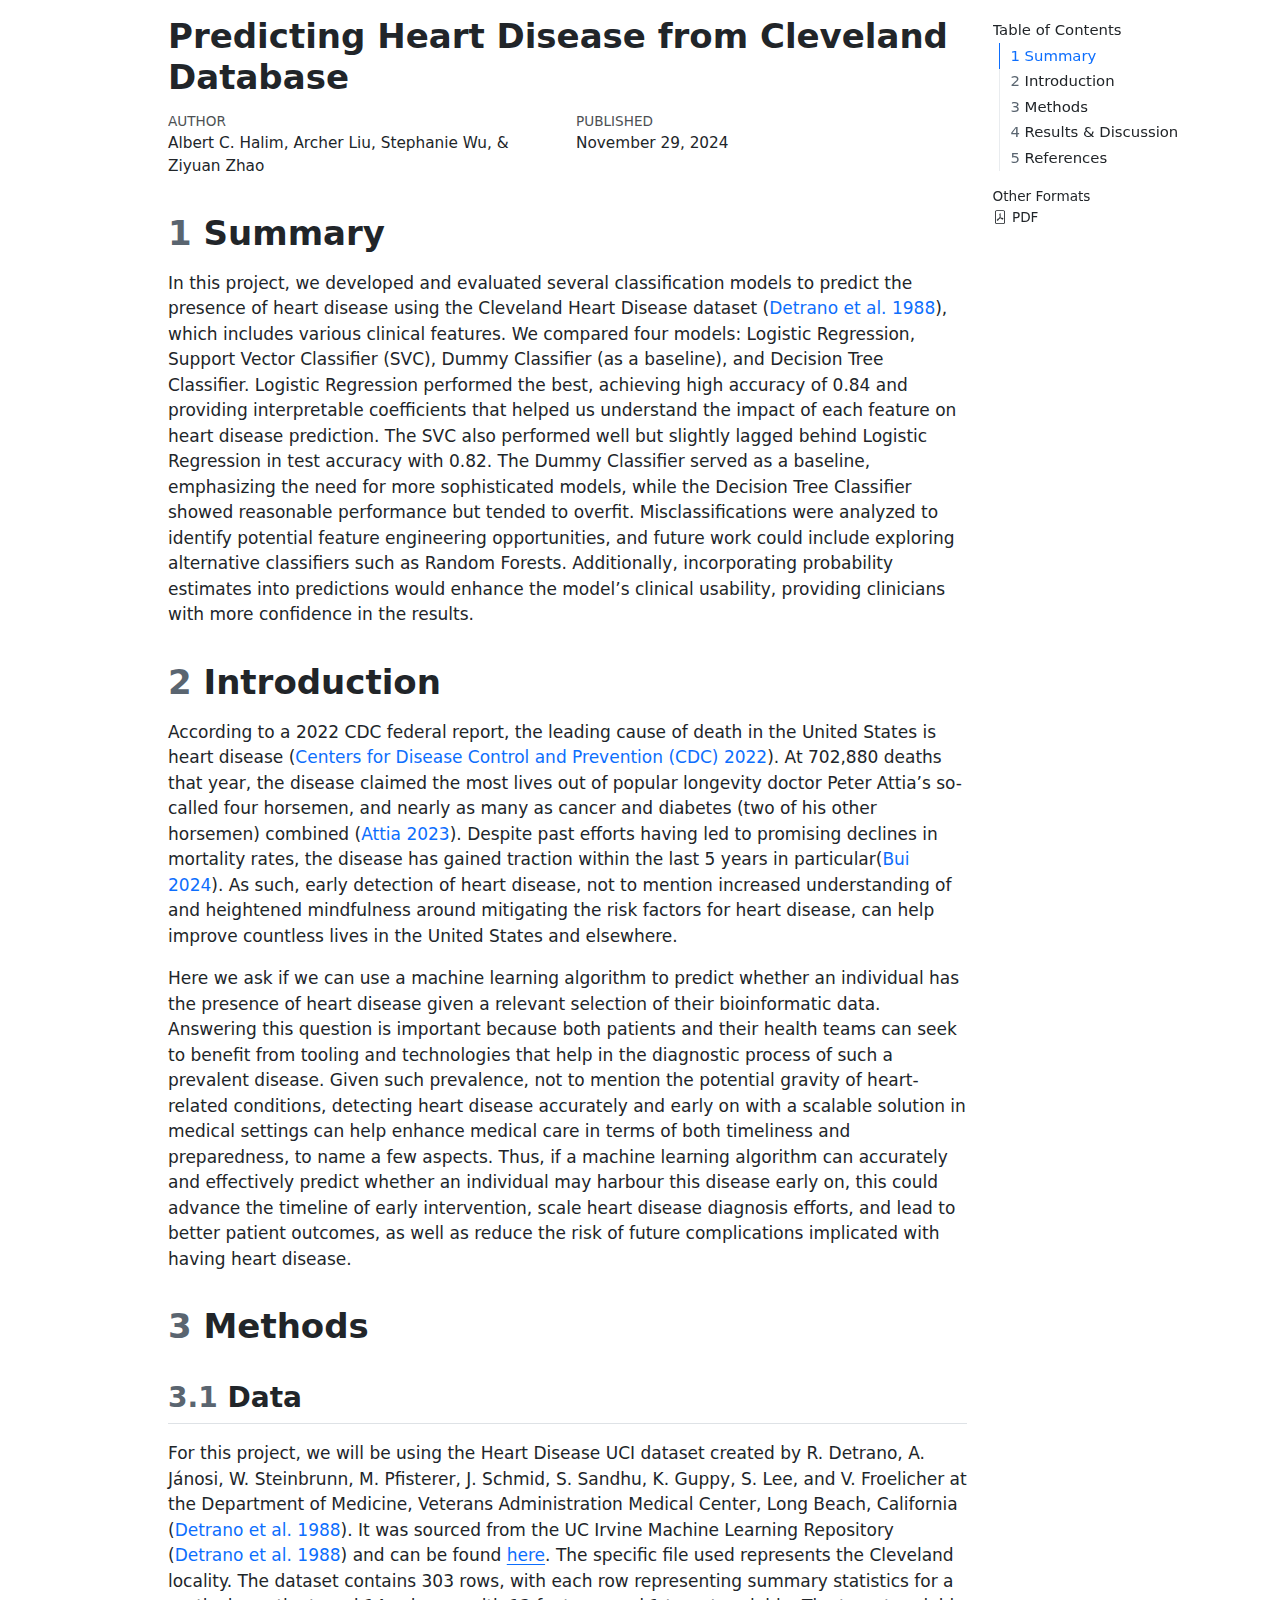
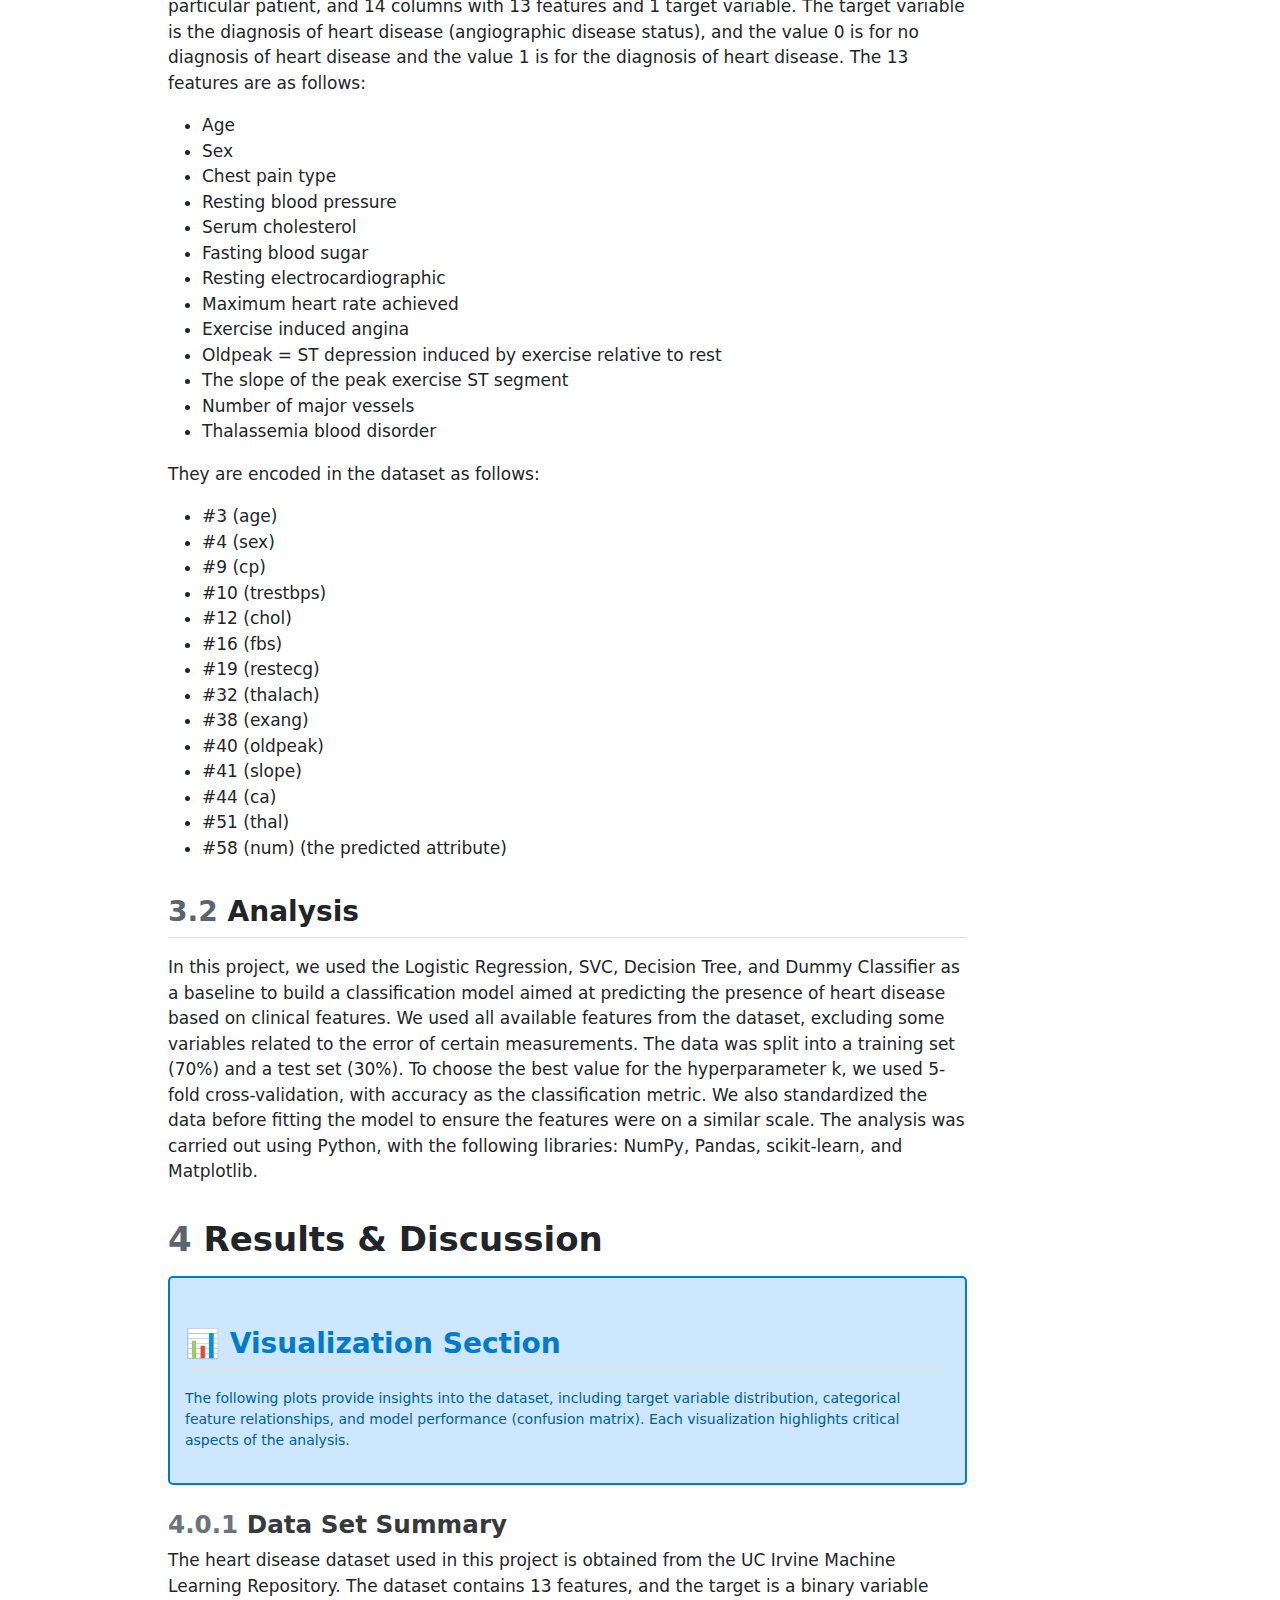
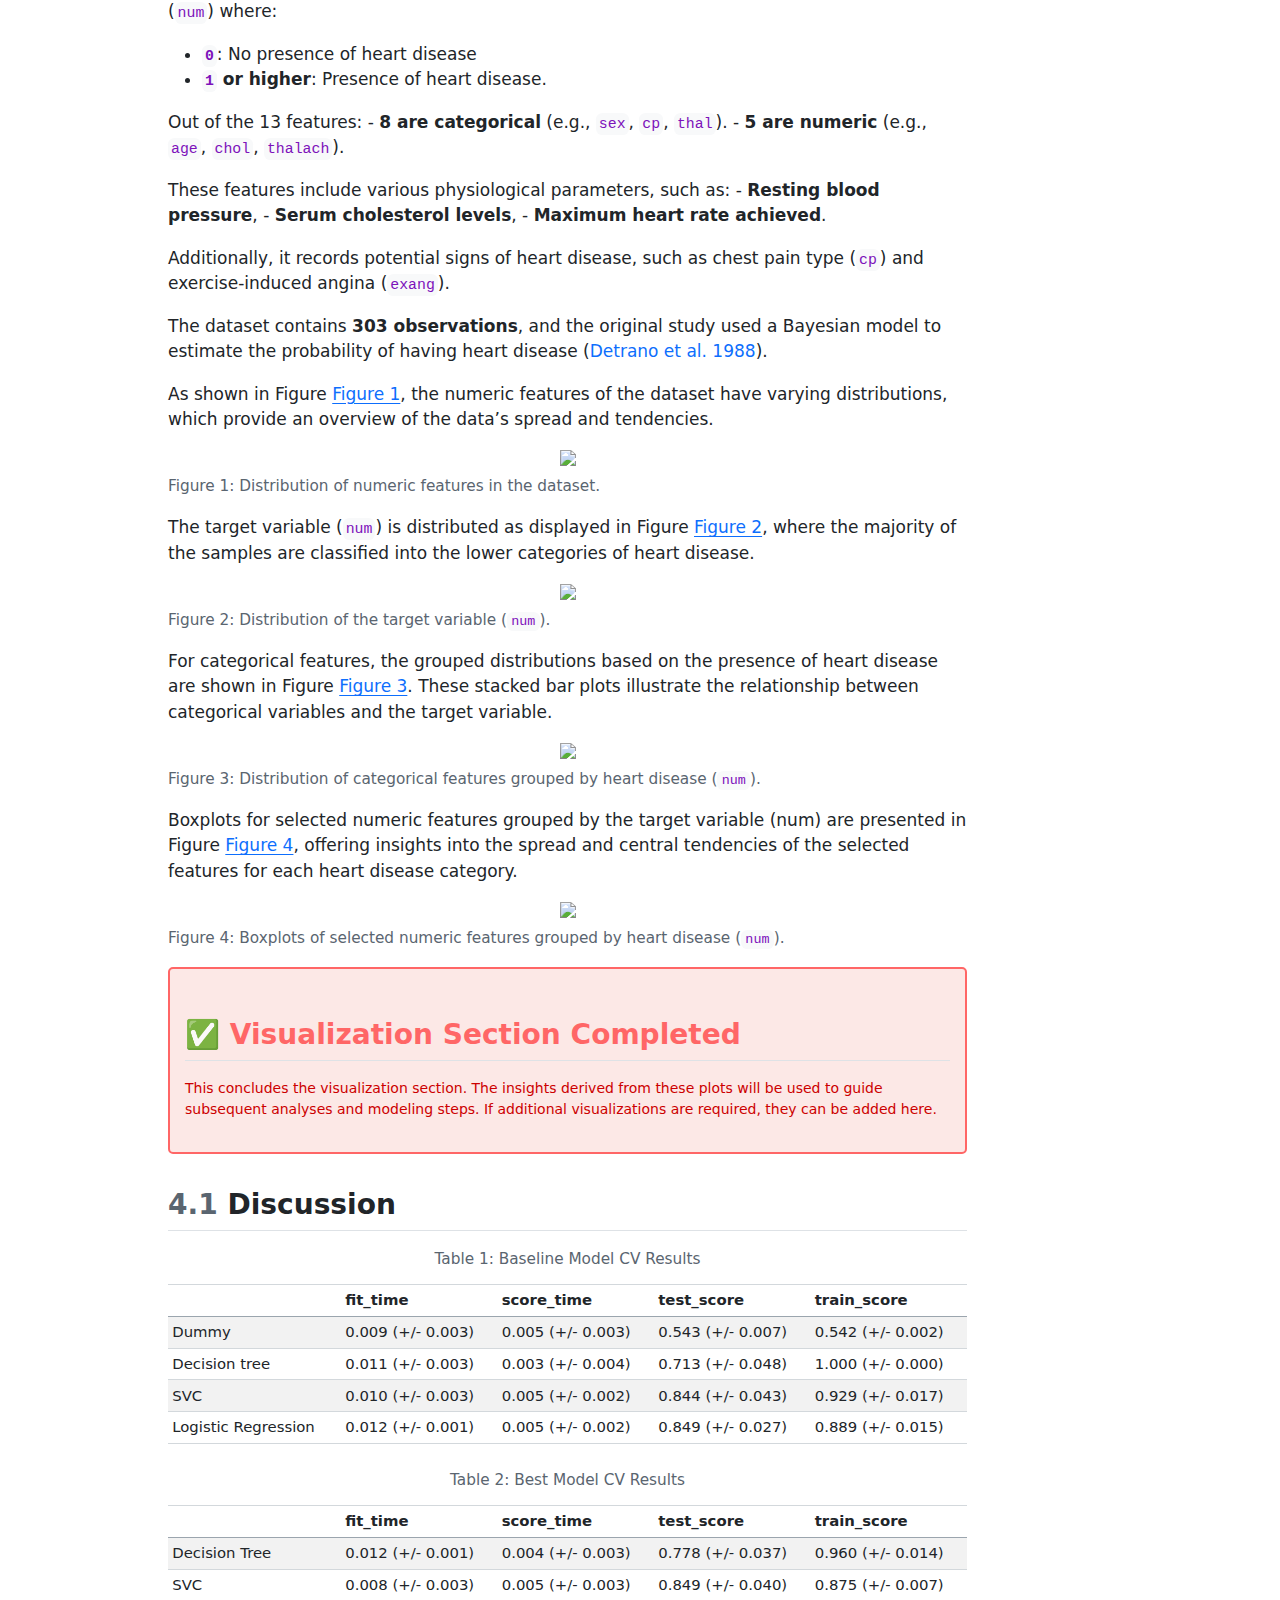
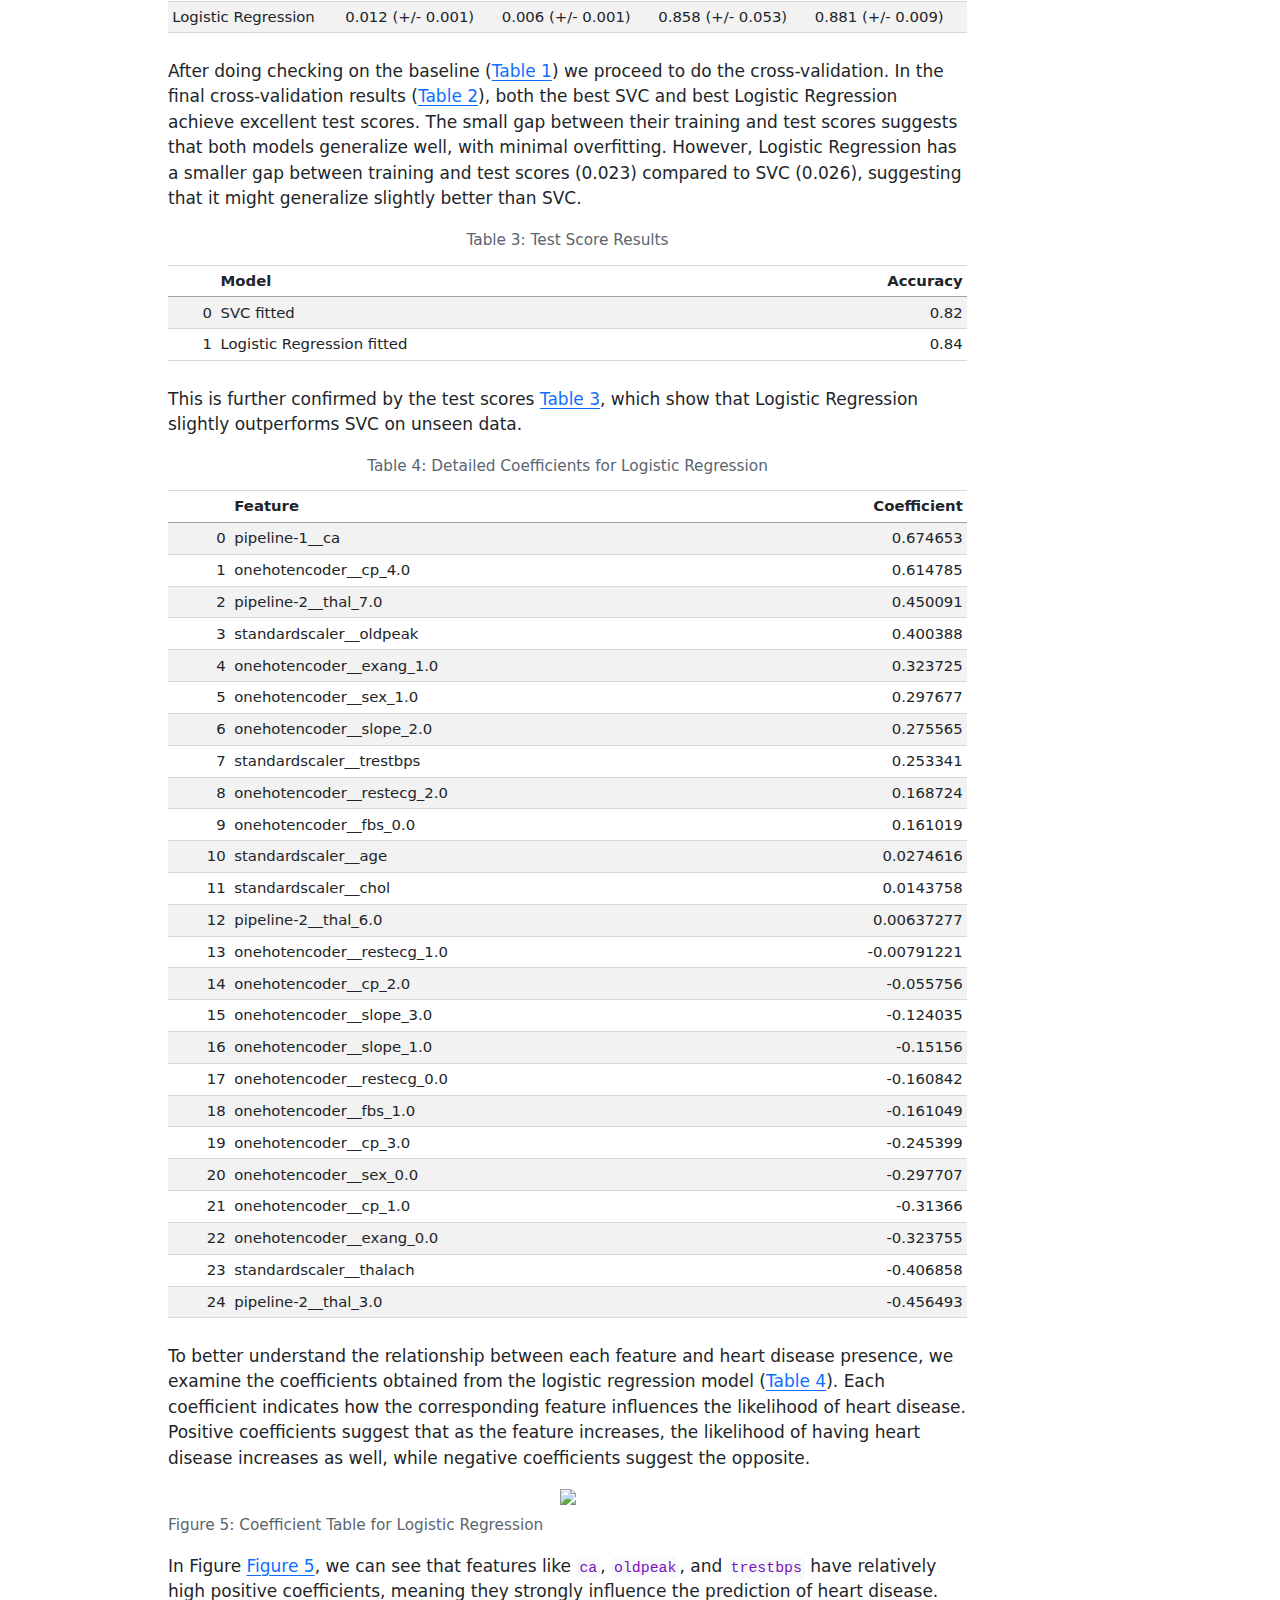
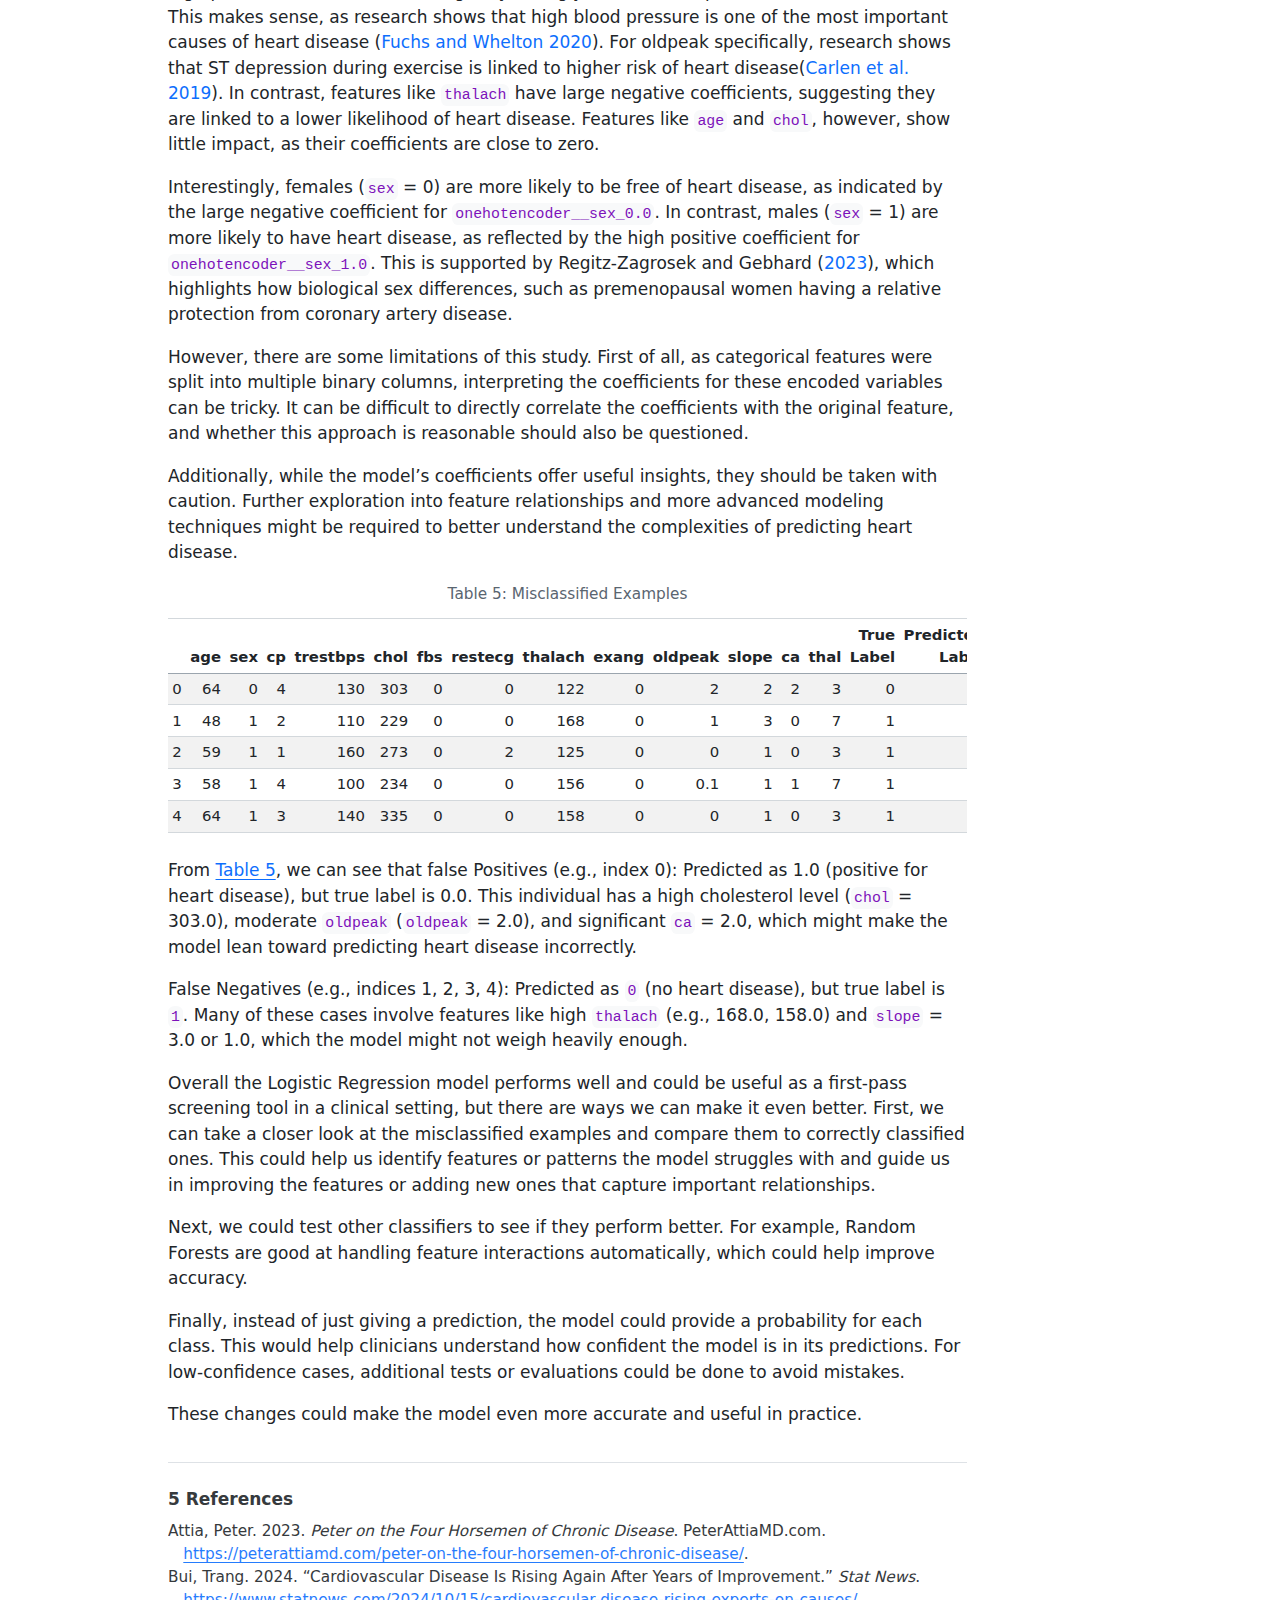
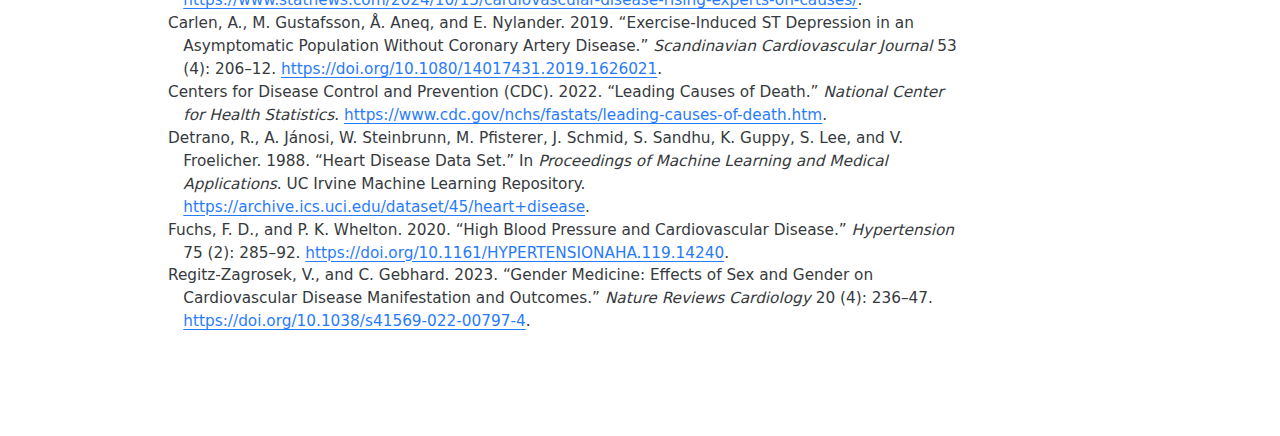
==== report/heart_disease_predictor_report.html @ 7b4f8c69 "Rename folder" ====
<!DOCTYPE html>
<html xmlns="http://www.w3.org/1999/xhtml" lang="en" xml:lang="en"><head>

<meta charset="utf-8">
<meta name="generator" content="quarto-1.5.56">

<meta name="viewport" content="width=device-width, initial-scale=1.0, user-scalable=yes">

<meta name="author" content="Albert C. Halim, Archer Liu, Stephanie Wu, &amp; Ziyuan Zhao">
<meta name="dcterms.date" content="2024-11-29">

<title>Predicting Heart Disease from Cleveland Database</title>
<style>
code{white-space: pre-wrap;}
span.smallcaps{font-variant: small-caps;}
div.columns{display: flex; gap: min(4vw, 1.5em);}
div.column{flex: auto; overflow-x: auto;}
div.hanging-indent{margin-left: 1.5em; text-indent: -1.5em;}
ul.task-list{list-style: none;}
ul.task-list li input[type="checkbox"] {
  width: 0.8em;
  margin: 0 0.8em 0.2em -1em; /* quarto-specific, see https://github.com/quarto-dev/quarto-cli/issues/4556 */ 
  vertical-align: middle;
}
/* CSS for citations */
div.csl-bib-body { }
div.csl-entry {
  clear: both;
  margin-bottom: 0em;
}
.hanging-indent div.csl-entry {
  margin-left:2em;
  text-indent:-2em;
}
div.csl-left-margin {
  min-width:2em;
  float:left;
}
div.csl-right-inline {
  margin-left:2em;
  padding-left:1em;
}
div.csl-indent {
  margin-left: 2em;
}</style>


<script src="heart_disease_predictor_report_files/libs/clipboard/clipboard.min.js"></script>
<script src="heart_disease_predictor_report_files/libs/quarto-html/quarto.js"></script>
<script src="heart_disease_predictor_report_files/libs/quarto-html/popper.min.js"></script>
<script src="heart_disease_predictor_report_files/libs/quarto-html/tippy.umd.min.js"></script>
<script src="heart_disease_predictor_report_files/libs/quarto-html/anchor.min.js"></script>
<link href="heart_disease_predictor_report_files/libs/quarto-html/tippy.css" rel="stylesheet">
<link href="heart_disease_predictor_report_files/libs/quarto-html/quarto-syntax-highlighting.css" rel="stylesheet" id="quarto-text-highlighting-styles">
<script src="heart_disease_predictor_report_files/libs/bootstrap/bootstrap.min.js"></script>
<link href="heart_disease_predictor_report_files/libs/bootstrap/bootstrap-icons.css" rel="stylesheet">
<link href="heart_disease_predictor_report_files/libs/bootstrap/bootstrap.min.css" rel="stylesheet" id="quarto-bootstrap" data-mode="light">


</head>

<body>

<div id="quarto-content" class="page-columns page-rows-contents page-layout-article">
<div id="quarto-margin-sidebar" class="sidebar margin-sidebar">
  <nav id="TOC" role="doc-toc" class="toc-active">
    <h2 id="toc-title">Table of Contents</h2>
   
  <ul class="collapse">
  <li><a href="#summary" id="toc-summary" class="nav-link active" data-scroll-target="#summary"><span class="header-section-number">1</span> Summary</a></li>
  <li><a href="#introduction" id="toc-introduction" class="nav-link" data-scroll-target="#introduction"><span class="header-section-number">2</span> Introduction</a></li>
  <li><a href="#methods" id="toc-methods" class="nav-link" data-scroll-target="#methods"><span class="header-section-number">3</span> Methods</a>
  <ul class="collapse">
  <li><a href="#data" id="toc-data" class="nav-link" data-scroll-target="#data"><span class="header-section-number">3.1</span> Data</a></li>
  <li><a href="#analysis" id="toc-analysis" class="nav-link" data-scroll-target="#analysis"><span class="header-section-number">3.2</span> Analysis</a></li>
  </ul></li>
  <li><a href="#results-discussion" id="toc-results-discussion" class="nav-link" data-scroll-target="#results-discussion"><span class="header-section-number">4</span> Results &amp; Discussion</a>
  <ul class="collapse">
  <li><a href="#discussion" id="toc-discussion" class="nav-link" data-scroll-target="#discussion"><span class="header-section-number">4.1</span> Discussion</a></li>
  </ul></li>
  <li><a href="#references" id="toc-references" class="nav-link" data-scroll-target="#references"><span class="header-section-number">5</span> References</a></li>
  </ul>
<div class="quarto-alternate-formats"><h2>Other Formats</h2><ul><li><a href="heart_disease_predictor_report.pdf"><i class="bi bi-file-pdf"></i>PDF</a></li></ul></div></nav>
</div>
<main class="content" id="quarto-document-content">

<header id="title-block-header" class="quarto-title-block default">
<div class="quarto-title">
<h1 class="title">Predicting Heart Disease from Cleveland Database</h1>
</div>



<div class="quarto-title-meta">

    <div>
    <div class="quarto-title-meta-heading">Author</div>
    <div class="quarto-title-meta-contents">
             <p>Albert C. Halim, Archer Liu, Stephanie Wu, &amp; Ziyuan Zhao </p>
          </div>
  </div>
    
    <div>
    <div class="quarto-title-meta-heading">Published</div>
    <div class="quarto-title-meta-contents">
      <p class="date">November 29, 2024</p>
    </div>
  </div>
  
    
  </div>
  


</header>


<section id="summary" class="level1" data-number="1">
<h1 data-number="1"><span class="header-section-number">1</span> Summary</h1>
<p>In this project, we developed and evaluated several classification models to predict the presence of heart disease using the Cleveland Heart Disease dataset <span class="citation" data-cites="Detrano1988">(<a href="#ref-Detrano1988" role="doc-biblioref">Detrano et al. 1988</a>)</span>, which includes various clinical features. We compared four models: Logistic Regression, Support Vector Classifier (SVC), Dummy Classifier (as a baseline), and Decision Tree Classifier. Logistic Regression performed the best, achieving high accuracy of 0.84 and providing interpretable coefficients that helped us understand the impact of each feature on heart disease prediction. The SVC also performed well but slightly lagged behind Logistic Regression in test accuracy with 0.82. The Dummy Classifier served as a baseline, emphasizing the need for more sophisticated models, while the Decision Tree Classifier showed reasonable performance but tended to overfit. Misclassifications were analyzed to identify potential feature engineering opportunities, and future work could include exploring alternative classifiers such as Random Forests. Additionally, incorporating probability estimates into predictions would enhance the model’s clinical usability, providing clinicians with more confidence in the results.</p>
</section>
<section id="introduction" class="level1" data-number="2">
<h1 data-number="2"><span class="header-section-number">2</span> Introduction</h1>
<p>According to a 2022 CDC federal report, the leading cause of death in the United States is heart disease <span class="citation" data-cites="CDC2022">(<a href="#ref-CDC2022" role="doc-biblioref">Centers for Disease Control and Prevention (CDC) 2022</a>)</span>. At 702,880 deaths that year, the disease claimed the most lives out of popular longevity doctor Peter Attia’s so-called four horsemen, and nearly as many as cancer and diabetes (two of his other horsemen) combined <span class="citation" data-cites="Attia2023">(<a href="#ref-Attia2023" role="doc-biblioref">Attia 2023</a>)</span>. Despite past efforts having led to promising declines in mortality rates, the disease has gained traction within the last 5 years in particular<span class="citation" data-cites="Bui2024">(<a href="#ref-Bui2024" role="doc-biblioref">Bui 2024</a>)</span>. As such, early detection of heart disease, not to mention increased understanding of and heightened mindfulness around mitigating the risk factors for heart disease, can help improve countless lives in the United States and elsewhere.</p>
<p>Here we ask if we can use a machine learning algorithm to predict whether an individual has the presence of heart disease given a relevant selection of their bioinformatic data. Answering this question is important because both patients and their health teams can seek to benefit from tooling and technologies that help in the diagnostic process of such a prevalent disease. Given such prevalence, not to mention the potential gravity of heart-related conditions, detecting heart disease accurately and early on with a scalable solution in medical settings can help enhance medical care in terms of both timeliness and preparedness, to name a few aspects. Thus, if a machine learning algorithm can accurately and effectively predict whether an individual may harbour this disease early on, this could advance the timeline of early intervention, scale heart disease diagnosis efforts, and lead to better patient outcomes, as well as reduce the risk of future complications implicated with having heart disease.</p>
</section>
<section id="methods" class="level1" data-number="3">
<h1 data-number="3"><span class="header-section-number">3</span> Methods</h1>
<section id="data" class="level2" data-number="3.1">
<h2 data-number="3.1" class="anchored" data-anchor-id="data"><span class="header-section-number">3.1</span> Data</h2>
<p>For this project, we will be using the Heart Disease UCI dataset created by R. Detrano, A. Jánosi, W. Steinbrunn, M. Pfisterer, J. Schmid, S. Sandhu, K. Guppy, S. Lee, and V. Froelicher at the Department of Medicine, Veterans Administration Medical Center, Long Beach, California <span class="citation" data-cites="Detrano1988">(<a href="#ref-Detrano1988" role="doc-biblioref">Detrano et al. 1988</a>)</span>. It was sourced from the UC Irvine Machine Learning Repository <span class="citation" data-cites="Detrano1988">(<a href="#ref-Detrano1988" role="doc-biblioref">Detrano et al. 1988</a>)</span> and can be found <a href="https://archive.ics.uci.edu/dataset/45/heart+disease">here</a>. The specific file used represents the Cleveland locality. The dataset contains 303 rows, with each row representing summary statistics for a particular patient, and 14 columns with 13 features and 1 target variable. The target variable is the diagnosis of heart disease (angiographic disease status), and the value 0 is for no diagnosis of heart disease and the value 1 is for the diagnosis of heart disease. The 13 features are as follows:</p>
<ul>
<li>Age</li>
<li>Sex</li>
<li>Chest pain type</li>
<li>Resting blood pressure</li>
<li>Serum cholesterol</li>
<li>Fasting blood sugar</li>
<li>Resting electrocardiographic</li>
<li>Maximum heart rate achieved</li>
<li>Exercise induced angina</li>
<li>Oldpeak = ST depression induced by exercise relative to rest</li>
<li>The slope of the peak exercise ST segment</li>
<li>Number of major vessels</li>
<li>Thalassemia blood disorder</li>
</ul>
<p>They are encoded in the dataset as follows:</p>
<ul>
<li>#3 (age)</li>
<li>#4 (sex)</li>
<li>#9 (cp)</li>
<li>#10 (trestbps)</li>
<li>#12 (chol)</li>
<li>#16 (fbs)</li>
<li>#19 (restecg)</li>
<li>#32 (thalach)</li>
<li>#38 (exang)</li>
<li>#40 (oldpeak)</li>
<li>#41 (slope)</li>
<li>#44 (ca)</li>
<li>#51 (thal)</li>
<li>#58 (num) (the predicted attribute)</li>
</ul>
</section>
<section id="analysis" class="level2" data-number="3.2">
<h2 data-number="3.2" class="anchored" data-anchor-id="analysis"><span class="header-section-number">3.2</span> Analysis</h2>
<p>In this project, we used the Logistic Regression, SVC, Decision Tree, and Dummy Classifier as a baseline to build a classification model aimed at predicting the presence of heart disease based on clinical features. We used all available features from the dataset, excluding some variables related to the error of certain measurements. The data was split into a training set (70%) and a test set (30%). To choose the best value for the hyperparameter k, we used 5-fold cross-validation, with accuracy as the classification metric. We also standardized the data before fitting the model to ensure the features were on a similar scale. The analysis was carried out using Python, with the following libraries: NumPy, Pandas, scikit-learn, and Matplotlib.</p>
</section>
</section>
<section id="results-discussion" class="level1" data-number="4">
<h1 data-number="4"><span class="header-section-number">4</span> Results &amp; Discussion</h1>
<div style="background-color:#cce7ff; padding:15px; border-radius:5px; border: 2px solid #007acc;">
    <h2 style="color:#007acc;" class="anchored" data-anchor-id="results-discussion">📊 Visualization Section</h2>
    <p style="font-size:14px; color:#005f99;">
        The following plots provide insights into the dataset, including target variable distribution, categorical feature relationships, 
        and model performance (confusion matrix). Each visualization highlights critical aspects of the analysis.
    </p>
</div>
<section id="data-set-summary" class="level3" data-number="4.0.1">
<h3 data-number="4.0.1" class="anchored"><span class="header-section-number">4.0.1</span> Data Set Summary</h3>
<p>The heart disease dataset used in this project is obtained from the UC Irvine Machine Learning Repository. The dataset contains 13 features, and the target is a binary variable (<code>num</code>) where:</p>
<ul>
<li><strong><code>0</code></strong>: No presence of heart disease</li>
<li><strong><code>1</code> or higher</strong>: Presence of heart disease.</li>
</ul>
<p>Out of the 13 features: - <strong>8 are categorical</strong> (e.g., <code>sex</code>, <code>cp</code>, <code>thal</code>). - <strong>5 are numeric</strong> (e.g., <code>age</code>, <code>chol</code>, <code>thalach</code>).</p>
<p>These features include various physiological parameters, such as: - <strong>Resting blood pressure</strong>, - <strong>Serum cholesterol levels</strong>, - <strong>Maximum heart rate achieved</strong>.</p>
<p>Additionally, it records potential signs of heart disease, such as chest pain type (<code>cp</code>) and exercise-induced angina (<code>exang</code>).</p>
<p>The dataset contains <strong>303 observations</strong>, and the original study used a Bayesian model to estimate the probability of having heart disease <span class="citation" data-cites="Detrano1988">(<a href="#ref-Detrano1988" role="doc-biblioref">Detrano et al. 1988</a>)</span>.</p>
<p>As shown in Figure <a href="#fig-numeric-distributions" class="quarto-xref">Figure&nbsp;1</a>, the numeric features of the dataset have varying distributions, which provide an overview of the data’s spread and tendencies.</p>
<div id="fig-numeric-distributions" class="quarto-float quarto-figure quarto-figure-center anchored">
<figure class="quarto-float quarto-float-fig figure">
<div aria-describedby="fig-numeric-distributions-caption-0ceaefa1-69ba-4598-a22c-09a6ac19f8ca">
<img src="../results/figures/raw_feature_distributions.png" class="img-fluid figure-img" style="width:100.0%">
</div>
<figcaption class="quarto-float-caption-bottom quarto-float-caption quarto-float-fig" id="fig-numeric-distributions-caption-0ceaefa1-69ba-4598-a22c-09a6ac19f8ca">
Figure&nbsp;1: Distribution of numeric features in the dataset.
</figcaption>
</figure>
</div>
<p>The target variable (<code>num</code>) is distributed as displayed in Figure <a href="#fig-target-distribution" class="quarto-xref">Figure&nbsp;2</a>, where the majority of the samples are classified into the lower categories of heart disease.</p>
<div id="fig-target-distribution" class="quarto-float quarto-figure quarto-figure-center anchored">
<figure class="quarto-float quarto-float-fig figure">
<div aria-describedby="fig-target-distribution-caption-0ceaefa1-69ba-4598-a22c-09a6ac19f8ca">
<img src="../results/figures/target_variable_distribution.png" class="img-fluid figure-img" style="width:90.0%">
</div>
<figcaption class="quarto-float-caption-bottom quarto-float-caption quarto-float-fig" id="fig-target-distribution-caption-0ceaefa1-69ba-4598-a22c-09a6ac19f8ca">
Figure&nbsp;2: Distribution of the target variable (<code>num</code>).
</figcaption>
</figure>
</div>
<p>For categorical features, the grouped distributions based on the presence of heart disease are shown in Figure <a href="#fig-categorical-distributions" class="quarto-xref">Figure&nbsp;3</a>. These stacked bar plots illustrate the relationship between categorical variables and the target variable.</p>
<div id="fig-categorical-distributions" class="quarto-float quarto-figure quarto-figure-center anchored">
<figure class="quarto-float quarto-float-fig figure">
<div aria-describedby="fig-categorical-distributions-caption-0ceaefa1-69ba-4598-a22c-09a6ac19f8ca">
<img src="../results/figures/categorical_features_distribution.png" class="img-fluid figure-img" style="width:100.0%">
</div>
<figcaption class="quarto-float-caption-bottom quarto-float-caption quarto-float-fig" id="fig-categorical-distributions-caption-0ceaefa1-69ba-4598-a22c-09a6ac19f8ca">
Figure&nbsp;3: Distribution of categorical features grouped by heart disease (<code>num</code>).
</figcaption>
</figure>
</div>
<p>Boxplots for selected numeric features grouped by the target variable (num) are presented in Figure <a href="#fig-boxplots-class" class="quarto-xref">Figure&nbsp;4</a>, offering insights into the spread and central tendencies of the selected features for each heart disease category.</p>
<div id="fig-boxplots-class" class="quarto-float quarto-figure quarto-figure-center anchored">
<figure class="quarto-float quarto-float-fig figure">
<div aria-describedby="fig-boxplots-class-caption-0ceaefa1-69ba-4598-a22c-09a6ac19f8ca">
<img src="../results/figures/raw_boxplots_by_class.png" class="img-fluid figure-img" style="width:90.0%">
</div>
<figcaption class="quarto-float-caption-bottom quarto-float-caption quarto-float-fig" id="fig-boxplots-class-caption-0ceaefa1-69ba-4598-a22c-09a6ac19f8ca">
Figure&nbsp;4: Boxplots of selected numeric features grouped by heart disease (<code>num</code>).
</figcaption>
</figure>
</div>
<div style="background-color:#fce8e6; padding:15px; border-radius:5px; border: 2px solid #ff6666;">
    <h2 style="color:#ff6666;" class="anchored" data-anchor-id="data-set-summary">✅ Visualization Section Completed</h2>
    <p style="font-size:14px; color:#cc0000;">
        This concludes the visualization section. The insights derived from these plots will be used to guide subsequent analyses 
        and modeling steps. If additional visualizations are required, they can be added here.
    </p>
</div>
</section>
<section id="discussion" class="level2" data-number="4.1">
<h2 data-number="4.1" class="anchored" data-anchor-id="discussion"><span class="header-section-number">4.1</span> Discussion</h2>
<div class="cell" data-execution_count="3">
<div id="tbl-baseline_cv_results_df" class="cell quarto-float quarto-figure quarto-figure-center anchored" data-execution_count="3">
<figure class="quarto-float quarto-float-tbl figure">
<figcaption class="quarto-float-caption-top quarto-float-caption quarto-float-tbl" id="tbl-baseline_cv_results_df-caption-0ceaefa1-69ba-4598-a22c-09a6ac19f8ca">
Table&nbsp;1: Baseline Model CV Results
</figcaption>
<div aria-describedby="tbl-baseline_cv_results_df-caption-0ceaefa1-69ba-4598-a22c-09a6ac19f8ca">
<div class="cell-output cell-output-display cell-output-markdown" data-execution_count="50">
<table class="do-not-create-environment cell caption-top table table-sm table-striped small">
<colgroup>
<col style="width: 21%">
<col style="width: 19%">
<col style="width: 19%">
<col style="width: 19%">
<col style="width: 19%">
</colgroup>
<thead>
<tr class="header">
<th style="text-align: left;"></th>
<th style="text-align: left;">fit_time</th>
<th style="text-align: left;">score_time</th>
<th style="text-align: left;">test_score</th>
<th style="text-align: left;">train_score</th>
</tr>
</thead>
<tbody>
<tr class="odd">
<td style="text-align: left;">Dummy</td>
<td style="text-align: left;">0.009 (+/- 0.003)</td>
<td style="text-align: left;">0.005 (+/- 0.003)</td>
<td style="text-align: left;">0.543 (+/- 0.007)</td>
<td style="text-align: left;">0.542 (+/- 0.002)</td>
</tr>
<tr class="even">
<td style="text-align: left;">Decision tree</td>
<td style="text-align: left;">0.011 (+/- 0.003)</td>
<td style="text-align: left;">0.003 (+/- 0.004)</td>
<td style="text-align: left;">0.713 (+/- 0.048)</td>
<td style="text-align: left;">1.000 (+/- 0.000)</td>
</tr>
<tr class="odd">
<td style="text-align: left;">SVC</td>
<td style="text-align: left;">0.010 (+/- 0.003)</td>
<td style="text-align: left;">0.005 (+/- 0.002)</td>
<td style="text-align: left;">0.844 (+/- 0.043)</td>
<td style="text-align: left;">0.929 (+/- 0.017)</td>
</tr>
<tr class="even">
<td style="text-align: left;">Logistic Regression</td>
<td style="text-align: left;">0.012 (+/- 0.001)</td>
<td style="text-align: left;">0.005 (+/- 0.002)</td>
<td style="text-align: left;">0.849 (+/- 0.027)</td>
<td style="text-align: left;">0.889 (+/- 0.015)</td>
</tr>
</tbody>
</table>
</div>
</div>
</figure>
</div>
</div>
<div class="cell" data-execution_count="4">
<div id="tbl-best_model_cv_results_df" class="cell quarto-float quarto-figure quarto-figure-center anchored" data-execution_count="4">
<figure class="quarto-float quarto-float-tbl figure">
<figcaption class="quarto-float-caption-top quarto-float-caption quarto-float-tbl" id="tbl-best_model_cv_results_df-caption-0ceaefa1-69ba-4598-a22c-09a6ac19f8ca">
Table&nbsp;2: Best Model CV Results
</figcaption>
<div aria-describedby="tbl-best_model_cv_results_df-caption-0ceaefa1-69ba-4598-a22c-09a6ac19f8ca">
<div class="cell-output cell-output-display cell-output-markdown" data-execution_count="51">
<table class="do-not-create-environment cell caption-top table table-sm table-striped small">
<colgroup>
<col style="width: 21%">
<col style="width: 19%">
<col style="width: 19%">
<col style="width: 19%">
<col style="width: 19%">
</colgroup>
<thead>
<tr class="header">
<th style="text-align: left;"></th>
<th style="text-align: left;">fit_time</th>
<th style="text-align: left;">score_time</th>
<th style="text-align: left;">test_score</th>
<th style="text-align: left;">train_score</th>
</tr>
</thead>
<tbody>
<tr class="odd">
<td style="text-align: left;">Decision Tree</td>
<td style="text-align: left;">0.012 (+/- 0.001)</td>
<td style="text-align: left;">0.004 (+/- 0.003)</td>
<td style="text-align: left;">0.778 (+/- 0.037)</td>
<td style="text-align: left;">0.960 (+/- 0.014)</td>
</tr>
<tr class="even">
<td style="text-align: left;">SVC</td>
<td style="text-align: left;">0.008 (+/- 0.003)</td>
<td style="text-align: left;">0.005 (+/- 0.003)</td>
<td style="text-align: left;">0.849 (+/- 0.040)</td>
<td style="text-align: left;">0.875 (+/- 0.007)</td>
</tr>
<tr class="odd">
<td style="text-align: left;">Logistic Regression</td>
<td style="text-align: left;">0.012 (+/- 0.001)</td>
<td style="text-align: left;">0.006 (+/- 0.001)</td>
<td style="text-align: left;">0.858 (+/- 0.053)</td>
<td style="text-align: left;">0.881 (+/- 0.009)</td>
</tr>
</tbody>
</table>
</div>
</div>
</figure>
</div>
</div>
<p>After doing checking on the baseline (<a href="#tbl-baseline_cv_results_df" class="quarto-xref">Table&nbsp;1</a>) we proceed to do the cross-validation. In the final cross-validation results (<a href="#tbl-best_model_cv_results_df" class="quarto-xref">Table&nbsp;2</a>), both the best SVC and best Logistic Regression achieve excellent test scores. The small gap between their training and test scores suggests that both models generalize well, with minimal overfitting. However, Logistic Regression has a smaller gap between training and test scores (0.023) compared to SVC (0.026), suggesting that it might generalize slightly better than SVC.</p>
<div class="cell" data-execution_count="6">
<div id="tbl-test_scores_df" class="cell quarto-float quarto-figure quarto-figure-center anchored" data-execution_count="6">
<figure class="quarto-float quarto-float-tbl figure">
<figcaption class="quarto-float-caption-top quarto-float-caption quarto-float-tbl" id="tbl-test_scores_df-caption-0ceaefa1-69ba-4598-a22c-09a6ac19f8ca">
Table&nbsp;3: Test Score Results
</figcaption>
<div aria-describedby="tbl-test_scores_df-caption-0ceaefa1-69ba-4598-a22c-09a6ac19f8ca">
<div class="cell-output cell-output-display cell-output-markdown" data-execution_count="53">
<table class="do-not-create-environment cell caption-top table table-sm table-striped small">
<thead>
<tr class="header">
<th style="text-align: right;"></th>
<th style="text-align: left;">Model</th>
<th style="text-align: right;">Accuracy</th>
</tr>
</thead>
<tbody>
<tr class="odd">
<td style="text-align: right;">0</td>
<td style="text-align: left;">SVC fitted</td>
<td style="text-align: right;">0.82</td>
</tr>
<tr class="even">
<td style="text-align: right;">1</td>
<td style="text-align: left;">Logistic Regression fitted</td>
<td style="text-align: right;">0.84</td>
</tr>
</tbody>
</table>
</div>
</div>
</figure>
</div>
</div>
<p>This is further confirmed by the test scores <a href="#tbl-test_scores_df" class="quarto-xref">Table&nbsp;3</a>, which show that Logistic Regression slightly outperforms SVC on unseen data.</p>
<div class="cell" data-execution_count="7">
<div id="tbl-coefficient_df" class="cell quarto-float quarto-figure quarto-figure-center anchored" data-execution_count="7">
<figure class="quarto-float quarto-float-tbl figure">
<figcaption class="quarto-float-caption-top quarto-float-caption quarto-float-tbl" id="tbl-coefficient_df-caption-0ceaefa1-69ba-4598-a22c-09a6ac19f8ca">
Table&nbsp;4: Detailed Coefficients for Logistic Regression
</figcaption>
<div aria-describedby="tbl-coefficient_df-caption-0ceaefa1-69ba-4598-a22c-09a6ac19f8ca">
<div class="cell-output cell-output-display cell-output-markdown" data-execution_count="54">
<table class="do-not-create-environment cell caption-top table table-sm table-striped small">
<thead>
<tr class="header">
<th style="text-align: right;"></th>
<th style="text-align: left;">Feature</th>
<th style="text-align: right;">Coefficient</th>
</tr>
</thead>
<tbody>
<tr class="odd">
<td style="text-align: right;">0</td>
<td style="text-align: left;">pipeline-1__ca</td>
<td style="text-align: right;">0.674653</td>
</tr>
<tr class="even">
<td style="text-align: right;">1</td>
<td style="text-align: left;">onehotencoder__cp_4.0</td>
<td style="text-align: right;">0.614785</td>
</tr>
<tr class="odd">
<td style="text-align: right;">2</td>
<td style="text-align: left;">pipeline-2__thal_7.0</td>
<td style="text-align: right;">0.450091</td>
</tr>
<tr class="even">
<td style="text-align: right;">3</td>
<td style="text-align: left;">standardscaler__oldpeak</td>
<td style="text-align: right;">0.400388</td>
</tr>
<tr class="odd">
<td style="text-align: right;">4</td>
<td style="text-align: left;">onehotencoder__exang_1.0</td>
<td style="text-align: right;">0.323725</td>
</tr>
<tr class="even">
<td style="text-align: right;">5</td>
<td style="text-align: left;">onehotencoder__sex_1.0</td>
<td style="text-align: right;">0.297677</td>
</tr>
<tr class="odd">
<td style="text-align: right;">6</td>
<td style="text-align: left;">onehotencoder__slope_2.0</td>
<td style="text-align: right;">0.275565</td>
</tr>
<tr class="even">
<td style="text-align: right;">7</td>
<td style="text-align: left;">standardscaler__trestbps</td>
<td style="text-align: right;">0.253341</td>
</tr>
<tr class="odd">
<td style="text-align: right;">8</td>
<td style="text-align: left;">onehotencoder__restecg_2.0</td>
<td style="text-align: right;">0.168724</td>
</tr>
<tr class="even">
<td style="text-align: right;">9</td>
<td style="text-align: left;">onehotencoder__fbs_0.0</td>
<td style="text-align: right;">0.161019</td>
</tr>
<tr class="odd">
<td style="text-align: right;">10</td>
<td style="text-align: left;">standardscaler__age</td>
<td style="text-align: right;">0.0274616</td>
</tr>
<tr class="even">
<td style="text-align: right;">11</td>
<td style="text-align: left;">standardscaler__chol</td>
<td style="text-align: right;">0.0143758</td>
</tr>
<tr class="odd">
<td style="text-align: right;">12</td>
<td style="text-align: left;">pipeline-2__thal_6.0</td>
<td style="text-align: right;">0.00637277</td>
</tr>
<tr class="even">
<td style="text-align: right;">13</td>
<td style="text-align: left;">onehotencoder__restecg_1.0</td>
<td style="text-align: right;">-0.00791221</td>
</tr>
<tr class="odd">
<td style="text-align: right;">14</td>
<td style="text-align: left;">onehotencoder__cp_2.0</td>
<td style="text-align: right;">-0.055756</td>
</tr>
<tr class="even">
<td style="text-align: right;">15</td>
<td style="text-align: left;">onehotencoder__slope_3.0</td>
<td style="text-align: right;">-0.124035</td>
</tr>
<tr class="odd">
<td style="text-align: right;">16</td>
<td style="text-align: left;">onehotencoder__slope_1.0</td>
<td style="text-align: right;">-0.15156</td>
</tr>
<tr class="even">
<td style="text-align: right;">17</td>
<td style="text-align: left;">onehotencoder__restecg_0.0</td>
<td style="text-align: right;">-0.160842</td>
</tr>
<tr class="odd">
<td style="text-align: right;">18</td>
<td style="text-align: left;">onehotencoder__fbs_1.0</td>
<td style="text-align: right;">-0.161049</td>
</tr>
<tr class="even">
<td style="text-align: right;">19</td>
<td style="text-align: left;">onehotencoder__cp_3.0</td>
<td style="text-align: right;">-0.245399</td>
</tr>
<tr class="odd">
<td style="text-align: right;">20</td>
<td style="text-align: left;">onehotencoder__sex_0.0</td>
<td style="text-align: right;">-0.297707</td>
</tr>
<tr class="even">
<td style="text-align: right;">21</td>
<td style="text-align: left;">onehotencoder__cp_1.0</td>
<td style="text-align: right;">-0.31366</td>
</tr>
<tr class="odd">
<td style="text-align: right;">22</td>
<td style="text-align: left;">onehotencoder__exang_0.0</td>
<td style="text-align: right;">-0.323755</td>
</tr>
<tr class="even">
<td style="text-align: right;">23</td>
<td style="text-align: left;">standardscaler__thalach</td>
<td style="text-align: right;">-0.406858</td>
</tr>
<tr class="odd">
<td style="text-align: right;">24</td>
<td style="text-align: left;">pipeline-2__thal_3.0</td>
<td style="text-align: right;">-0.456493</td>
</tr>
</tbody>
</table>
</div>
</div>
</figure>
</div>
</div>
<p>To better understand the relationship between each feature and heart disease presence, we examine the coefficients obtained from the logistic regression model (<a href="#tbl-coefficient_df" class="quarto-xref">Table&nbsp;4</a>). Each coefficient indicates how the corresponding feature influences the likelihood of heart disease. Positive coefficients suggest that as the feature increases, the likelihood of having heart disease increases as well, while negative coefficients suggest the opposite.</p>
<div id="fig-logreg-coefficients" class="quarto-float quarto-figure quarto-figure-center anchored">
<figure class="quarto-float quarto-float-fig figure">
<div aria-describedby="fig-logreg-coefficients-caption-0ceaefa1-69ba-4598-a22c-09a6ac19f8ca">
<img src="../results/figures/log_reg_feature_coefficients.png" class="img-fluid figure-img" style="width:85.0%">
</div>
<figcaption class="quarto-float-caption-bottom quarto-float-caption quarto-float-fig" id="fig-logreg-coefficients-caption-0ceaefa1-69ba-4598-a22c-09a6ac19f8ca">
Figure&nbsp;5: Coefficient Table for Logistic Regression
</figcaption>
</figure>
</div>
<p>In Figure <a href="#fig-logreg-coefficients" class="quarto-xref">Figure&nbsp;5</a>, we can see that features like <code>ca</code>, <code>oldpeak</code>, and <code>trestbps</code> have relatively high positive coefficients, meaning they strongly influence the prediction of heart disease. This makes sense, as research shows that high blood pressure is one of the most important causes of heart disease <span class="citation" data-cites="Fuchs2020">(<a href="#ref-Fuchs2020" role="doc-biblioref">Fuchs and Whelton 2020</a>)</span>. For oldpeak specifically, research shows that ST depression during exercise is linked to higher risk of heart disease<span class="citation" data-cites="Carlen2019">(<a href="#ref-Carlen2019" role="doc-biblioref">Carlen et al. 2019</a>)</span>. In contrast, features like <code>thalach</code> have large negative coefficients, suggesting they are linked to a lower likelihood of heart disease. Features like <code>age</code> and <code>chol</code>, however, show little impact, as their coefficients are close to zero.</p>
<p>Interestingly, females (<code>sex</code> = 0) are more likely to be free of heart disease, as indicated by the large negative coefficient for <code>onehotencoder__sex_0.0</code>. In contrast, males (<code>sex</code> = 1) are more likely to have heart disease, as reflected by the high positive coefficient for <code>onehotencoder__sex_1.0</code>. This is supported by <span class="citation" data-cites="Regitz-Zagrosek2023">Regitz-Zagrosek and Gebhard (<a href="#ref-Regitz-Zagrosek2023" role="doc-biblioref">2023</a>)</span>, which highlights how biological sex differences, such as premenopausal women having a relative protection from coronary artery disease.</p>
<p>However, there are some limitations of this study. First of all, as categorical features were split into multiple binary columns, interpreting the coefficients for these encoded variables can be tricky. It can be difficult to directly correlate the coefficients with the original feature, and whether this approach is reasonable should also be questioned.</p>
<p>Additionally, while the model’s coefficients offer useful insights, they should be taken with caution. Further exploration into feature relationships and more advanced modeling techniques might be required to better understand the complexities of predicting heart disease.</p>
<div class="cell" data-execution_count="8">
<div id="tbl-misclassified_examples_df" class="cell quarto-float quarto-figure quarto-figure-center anchored" data-execution_count="8">
<figure class="quarto-float quarto-float-tbl figure">
<figcaption class="quarto-float-caption-top quarto-float-caption quarto-float-tbl" id="tbl-misclassified_examples_df-caption-0ceaefa1-69ba-4598-a22c-09a6ac19f8ca">
Table&nbsp;5: Misclassified Examples
</figcaption>
<div aria-describedby="tbl-misclassified_examples_df-caption-0ceaefa1-69ba-4598-a22c-09a6ac19f8ca">
<div class="cell-output cell-output-display cell-output-markdown" data-execution_count="55">
<table class="do-not-create-environment cell caption-top table table-sm table-striped small">
<colgroup>
<col style="width: 2%">
<col style="width: 4%">
<col style="width: 4%">
<col style="width: 4%">
<col style="width: 8%">
<col style="width: 5%">
<col style="width: 4%">
<col style="width: 7%">
<col style="width: 7%">
<col style="width: 6%">
<col style="width: 7%">
<col style="width: 6%">
<col style="width: 4%">
<col style="width: 5%">
<col style="width: 9%">
<col style="width: 12%">
</colgroup>
<thead>
<tr class="header">
<th style="text-align: right;"></th>
<th style="text-align: right;">age</th>
<th style="text-align: right;">sex</th>
<th style="text-align: right;">cp</th>
<th style="text-align: right;">trestbps</th>
<th style="text-align: right;">chol</th>
<th style="text-align: right;">fbs</th>
<th style="text-align: right;">restecg</th>
<th style="text-align: right;">thalach</th>
<th style="text-align: right;">exang</th>
<th style="text-align: right;">oldpeak</th>
<th style="text-align: right;">slope</th>
<th style="text-align: right;">ca</th>
<th style="text-align: right;">thal</th>
<th style="text-align: right;">True Label</th>
<th style="text-align: right;">Predicted Label</th>
</tr>
</thead>
<tbody>
<tr class="odd">
<td style="text-align: right;">0</td>
<td style="text-align: right;">64</td>
<td style="text-align: right;">0</td>
<td style="text-align: right;">4</td>
<td style="text-align: right;">130</td>
<td style="text-align: right;">303</td>
<td style="text-align: right;">0</td>
<td style="text-align: right;">0</td>
<td style="text-align: right;">122</td>
<td style="text-align: right;">0</td>
<td style="text-align: right;">2</td>
<td style="text-align: right;">2</td>
<td style="text-align: right;">2</td>
<td style="text-align: right;">3</td>
<td style="text-align: right;">0</td>
<td style="text-align: right;">1</td>
</tr>
<tr class="even">
<td style="text-align: right;">1</td>
<td style="text-align: right;">48</td>
<td style="text-align: right;">1</td>
<td style="text-align: right;">2</td>
<td style="text-align: right;">110</td>
<td style="text-align: right;">229</td>
<td style="text-align: right;">0</td>
<td style="text-align: right;">0</td>
<td style="text-align: right;">168</td>
<td style="text-align: right;">0</td>
<td style="text-align: right;">1</td>
<td style="text-align: right;">3</td>
<td style="text-align: right;">0</td>
<td style="text-align: right;">7</td>
<td style="text-align: right;">1</td>
<td style="text-align: right;">0</td>
</tr>
<tr class="odd">
<td style="text-align: right;">2</td>
<td style="text-align: right;">59</td>
<td style="text-align: right;">1</td>
<td style="text-align: right;">1</td>
<td style="text-align: right;">160</td>
<td style="text-align: right;">273</td>
<td style="text-align: right;">0</td>
<td style="text-align: right;">2</td>
<td style="text-align: right;">125</td>
<td style="text-align: right;">0</td>
<td style="text-align: right;">0</td>
<td style="text-align: right;">1</td>
<td style="text-align: right;">0</td>
<td style="text-align: right;">3</td>
<td style="text-align: right;">1</td>
<td style="text-align: right;">0</td>
</tr>
<tr class="even">
<td style="text-align: right;">3</td>
<td style="text-align: right;">58</td>
<td style="text-align: right;">1</td>
<td style="text-align: right;">4</td>
<td style="text-align: right;">100</td>
<td style="text-align: right;">234</td>
<td style="text-align: right;">0</td>
<td style="text-align: right;">0</td>
<td style="text-align: right;">156</td>
<td style="text-align: right;">0</td>
<td style="text-align: right;">0.1</td>
<td style="text-align: right;">1</td>
<td style="text-align: right;">1</td>
<td style="text-align: right;">7</td>
<td style="text-align: right;">1</td>
<td style="text-align: right;">0</td>
</tr>
<tr class="odd">
<td style="text-align: right;">4</td>
<td style="text-align: right;">64</td>
<td style="text-align: right;">1</td>
<td style="text-align: right;">3</td>
<td style="text-align: right;">140</td>
<td style="text-align: right;">335</td>
<td style="text-align: right;">0</td>
<td style="text-align: right;">0</td>
<td style="text-align: right;">158</td>
<td style="text-align: right;">0</td>
<td style="text-align: right;">0</td>
<td style="text-align: right;">1</td>
<td style="text-align: right;">0</td>
<td style="text-align: right;">3</td>
<td style="text-align: right;">1</td>
<td style="text-align: right;">0</td>
</tr>
</tbody>
</table>
</div>
</div>
</figure>
</div>
</div>
<p>From <a href="#tbl-misclassified_examples_df" class="quarto-xref">Table&nbsp;5</a>, we can see that false Positives (e.g., index 0): Predicted as 1.0 (positive for heart disease), but true label is 0.0. This individual has a high cholesterol level (<code>chol</code> = 303.0), moderate <code>oldpeak</code> (<code>oldpeak</code> = 2.0), and significant <code>ca</code> = 2.0, which might make the model lean toward predicting heart disease incorrectly.</p>
<p>False Negatives (e.g., indices 1, 2, 3, 4): Predicted as <code>0</code> (no heart disease), but true label is <code>1</code>. Many of these cases involve features like high <code>thalach</code> (e.g., 168.0, 158.0) and <code>slope</code> = 3.0 or 1.0, which the model might not weigh heavily enough.</p>
<p>Overall the Logistic Regression model performs well and could be useful as a first-pass screening tool in a clinical setting, but there are ways we can make it even better. First, we can take a closer look at the misclassified examples and compare them to correctly classified ones. This could help us identify features or patterns the model struggles with and guide us in improving the features or adding new ones that capture important relationships.</p>
<p>Next, we could test other classifiers to see if they perform better. For example, Random Forests are good at handling feature interactions automatically, which could help improve accuracy.</p>
<p>Finally, instead of just giving a prediction, the model could provide a probability for each class. This would help clinicians understand how confident the model is in its predictions. For low-confidence cases, additional tests or evaluations could be done to avoid mistakes.</p>
<p>These changes could make the model even more accurate and useful in practice.</p>
</section>
</section>
<section id="references" class="level1 unnumbered" data-number="5">


</section>

<div id="quarto-appendix" class="default"><section class="quarto-appendix-contents" role="doc-bibliography" id="quarto-bibliography"><h2 class="anchored quarto-appendix-heading">5 References</h2><div id="refs" class="references csl-bib-body hanging-indent" data-entry-spacing="0" role="list">
<div id="ref-Attia2023" class="csl-entry" role="listitem">
Attia, Peter. 2023. <em>Peter on the Four Horsemen of Chronic Disease</em>. PeterAttiaMD.com. <a href="https://peterattiamd.com/peter-on-the-four-horsemen-of-chronic-disease/">https://peterattiamd.com/peter-on-the-four-horsemen-of-chronic-disease/</a>.
</div>
<div id="ref-Bui2024" class="csl-entry" role="listitem">
Bui, Trang. 2024. <span>“Cardiovascular Disease Is Rising Again After Years of Improvement.”</span> <em>Stat News</em>. <a href="https://www.statnews.com/2024/10/15/cardiovascular-disease-rising-experts-on-causes/">https://www.statnews.com/2024/10/15/cardiovascular-disease-rising-experts-on-causes/</a>.
</div>
<div id="ref-Carlen2019" class="csl-entry" role="listitem">
Carlen, A., M. Gustafsson, Å. Aneq, and E. Nylander. 2019. <span>“Exercise-Induced ST Depression in an Asymptomatic Population Without Coronary Artery Disease.”</span> <em>Scandinavian Cardiovascular Journal</em> 53 (4): 206–12. <a href="https://doi.org/10.1080/14017431.2019.1626021">https://doi.org/10.1080/14017431.2019.1626021</a>.
</div>
<div id="ref-CDC2022" class="csl-entry" role="listitem">
Centers for Disease Control and Prevention (CDC). 2022. <span>“Leading Causes of Death.”</span> <em>National Center for Health Statistics</em>. <a href="https://www.cdc.gov/nchs/fastats/leading-causes-of-death.htm">https://www.cdc.gov/nchs/fastats/leading-causes-of-death.htm</a>.
</div>
<div id="ref-Detrano1988" class="csl-entry" role="listitem">
Detrano, R., A. Jánosi, W. Steinbrunn, M. Pfisterer, J. Schmid, S. Sandhu, K. Guppy, S. Lee, and V. Froelicher. 1988. <span>“Heart Disease Data Set.”</span> In <em>Proceedings of Machine Learning and Medical Applications</em>. UC Irvine Machine Learning Repository. <a href="https://archive.ics.uci.edu/dataset/45/heart+disease">https://archive.ics.uci.edu/dataset/45/heart+disease</a>.
</div>
<div id="ref-Fuchs2020" class="csl-entry" role="listitem">
Fuchs, F. D., and P. K. Whelton. 2020. <span>“High Blood Pressure and Cardiovascular Disease.”</span> <em>Hypertension</em> 75 (2): 285–92. <a href="https://doi.org/10.1161/HYPERTENSIONAHA.119.14240">https://doi.org/10.1161/HYPERTENSIONAHA.119.14240</a>.
</div>
<div id="ref-Regitz-Zagrosek2023" class="csl-entry" role="listitem">
Regitz-Zagrosek, V., and C. Gebhard. 2023. <span>“Gender Medicine: Effects of Sex and Gender on Cardiovascular Disease Manifestation and Outcomes.”</span> <em>Nature Reviews Cardiology</em> 20 (4): 236–47. <a href="https://doi.org/10.1038/s41569-022-00797-4">https://doi.org/10.1038/s41569-022-00797-4</a>.
</div>
</div></section></div></main>
<!-- /main column -->
<script id="quarto-html-after-body" type="application/javascript">
window.document.addEventListener("DOMContentLoaded", function (event) {
  const toggleBodyColorMode = (bsSheetEl) => {
    const mode = bsSheetEl.getAttribute("data-mode");
    const bodyEl = window.document.querySelector("body");
    if (mode === "dark") {
      bodyEl.classList.add("quarto-dark");
      bodyEl.classList.remove("quarto-light");
    } else {
      bodyEl.classList.add("quarto-light");
      bodyEl.classList.remove("quarto-dark");
    }
  }
  const toggleBodyColorPrimary = () => {
    const bsSheetEl = window.document.querySelector("link#quarto-bootstrap");
    if (bsSheetEl) {
      toggleBodyColorMode(bsSheetEl);
    }
  }
  toggleBodyColorPrimary();  
  const icon = "";
  const anchorJS = new window.AnchorJS();
  anchorJS.options = {
    placement: 'right',
    icon: icon
  };
  anchorJS.add('.anchored');
  const isCodeAnnotation = (el) => {
    for (const clz of el.classList) {
      if (clz.startsWith('code-annotation-')) {                     
        return true;
      }
    }
    return false;
  }
  const onCopySuccess = function(e) {
    // button target
    const button = e.trigger;
    // don't keep focus
    button.blur();
    // flash "checked"
    button.classList.add('code-copy-button-checked');
    var currentTitle = button.getAttribute("title");
    button.setAttribute("title", "Copied!");
    let tooltip;
    if (window.bootstrap) {
      button.setAttribute("data-bs-toggle", "tooltip");
      button.setAttribute("data-bs-placement", "left");
      button.setAttribute("data-bs-title", "Copied!");
      tooltip = new bootstrap.Tooltip(button, 
        { trigger: "manual", 
          customClass: "code-copy-button-tooltip",
          offset: [0, -8]});
      tooltip.show();    
    }
    setTimeout(function() {
      if (tooltip) {
        tooltip.hide();
        button.removeAttribute("data-bs-title");
        button.removeAttribute("data-bs-toggle");
        button.removeAttribute("data-bs-placement");
      }
      button.setAttribute("title", currentTitle);
      button.classList.remove('code-copy-button-checked');
    }, 1000);
    // clear code selection
    e.clearSelection();
  }
  const getTextToCopy = function(trigger) {
      const codeEl = trigger.previousElementSibling.cloneNode(true);
      for (const childEl of codeEl.children) {
        if (isCodeAnnotation(childEl)) {
          childEl.remove();
        }
      }
      return codeEl.innerText;
  }
  const clipboard = new window.ClipboardJS('.code-copy-button:not([data-in-quarto-modal])', {
    text: getTextToCopy
  });
  clipboard.on('success', onCopySuccess);
  if (window.document.getElementById('quarto-embedded-source-code-modal')) {
    // For code content inside modals, clipBoardJS needs to be initialized with a container option
    // TODO: Check when it could be a function (https://github.com/zenorocha/clipboard.js/issues/860)
    const clipboardModal = new window.ClipboardJS('.code-copy-button[data-in-quarto-modal]', {
      text: getTextToCopy,
      container: window.document.getElementById('quarto-embedded-source-code-modal')
    });
    clipboardModal.on('success', onCopySuccess);
  }
    var localhostRegex = new RegExp(/^(?:http|https):\/\/localhost\:?[0-9]*\//);
    var mailtoRegex = new RegExp(/^mailto:/);
      var filterRegex = new RegExp('/' + window.location.host + '/');
    var isInternal = (href) => {
        return filterRegex.test(href) || localhostRegex.test(href) || mailtoRegex.test(href);
    }
    // Inspect non-navigation links and adorn them if external
 	var links = window.document.querySelectorAll('a[href]:not(.nav-link):not(.navbar-brand):not(.toc-action):not(.sidebar-link):not(.sidebar-item-toggle):not(.pagination-link):not(.no-external):not([aria-hidden]):not(.dropdown-item):not(.quarto-navigation-tool):not(.about-link)');
    for (var i=0; i<links.length; i++) {
      const link = links[i];
      if (!isInternal(link.href)) {
        // undo the damage that might have been done by quarto-nav.js in the case of
        // links that we want to consider external
        if (link.dataset.originalHref !== undefined) {
          link.href = link.dataset.originalHref;
        }
      }
    }
  function tippyHover(el, contentFn, onTriggerFn, onUntriggerFn) {
    const config = {
      allowHTML: true,
      maxWidth: 500,
      delay: 100,
      arrow: false,
      appendTo: function(el) {
          return el.parentElement;
      },
      interactive: true,
      interactiveBorder: 10,
      theme: 'quarto',
      placement: 'bottom-start',
    };
    if (contentFn) {
      config.content = contentFn;
    }
    if (onTriggerFn) {
      config.onTrigger = onTriggerFn;
    }
    if (onUntriggerFn) {
      config.onUntrigger = onUntriggerFn;
    }
    window.tippy(el, config); 
  }
  const noterefs = window.document.querySelectorAll('a[role="doc-noteref"]');
  for (var i=0; i<noterefs.length; i++) {
    const ref = noterefs[i];
    tippyHover(ref, function() {
      // use id or data attribute instead here
      let href = ref.getAttribute('data-footnote-href') || ref.getAttribute('href');
      try { href = new URL(href).hash; } catch {}
      const id = href.replace(/^#\/?/, "");
      const note = window.document.getElementById(id);
      if (note) {
        return note.innerHTML;
      } else {
        return "";
      }
    });
  }
  const xrefs = window.document.querySelectorAll('a.quarto-xref');
  const processXRef = (id, note) => {
    // Strip column container classes
    const stripColumnClz = (el) => {
      el.classList.remove("page-full", "page-columns");
      if (el.children) {
        for (const child of el.children) {
          stripColumnClz(child);
        }
      }
    }
    stripColumnClz(note)
    if (id === null || id.startsWith('sec-')) {
      // Special case sections, only their first couple elements
      const container = document.createElement("div");
      if (note.children && note.children.length > 2) {
        container.appendChild(note.children[0].cloneNode(true));
        for (let i = 1; i < note.children.length; i++) {
          const child = note.children[i];
          if (child.tagName === "P" && child.innerText === "") {
            continue;
          } else {
            container.appendChild(child.cloneNode(true));
            break;
          }
        }
        if (window.Quarto?.typesetMath) {
          window.Quarto.typesetMath(container);
        }
        return container.innerHTML
      } else {
        if (window.Quarto?.typesetMath) {
          window.Quarto.typesetMath(note);
        }
        return note.innerHTML;
      }
    } else {
      // Remove any anchor links if they are present
      const anchorLink = note.querySelector('a.anchorjs-link');
      if (anchorLink) {
        anchorLink.remove();
      }
      if (window.Quarto?.typesetMath) {
        window.Quarto.typesetMath(note);
      }
      // TODO in 1.5, we should make sure this works without a callout special case
      if (note.classList.contains("callout")) {
        return note.outerHTML;
      } else {
        return note.innerHTML;
      }
    }
  }
  for (var i=0; i<xrefs.length; i++) {
    const xref = xrefs[i];
    tippyHover(xref, undefined, function(instance) {
      instance.disable();
      let url = xref.getAttribute('href');
      let hash = undefined; 
      if (url.startsWith('#')) {
        hash = url;
      } else {
        try { hash = new URL(url).hash; } catch {}
      }
      if (hash) {
        const id = hash.replace(/^#\/?/, "");
        const note = window.document.getElementById(id);
        if (note !== null) {
          try {
            const html = processXRef(id, note.cloneNode(true));
            instance.setContent(html);
          } finally {
            instance.enable();
            instance.show();
          }
        } else {
          // See if we can fetch this
          fetch(url.split('#')[0])
          .then(res => res.text())
          .then(html => {
            const parser = new DOMParser();
            const htmlDoc = parser.parseFromString(html, "text/html");
            const note = htmlDoc.getElementById(id);
            if (note !== null) {
              const html = processXRef(id, note);
              instance.setContent(html);
            } 
          }).finally(() => {
            instance.enable();
            instance.show();
          });
        }
      } else {
        // See if we can fetch a full url (with no hash to target)
        // This is a special case and we should probably do some content thinning / targeting
        fetch(url)
        .then(res => res.text())
        .then(html => {
          const parser = new DOMParser();
          const htmlDoc = parser.parseFromString(html, "text/html");
          const note = htmlDoc.querySelector('main.content');
          if (note !== null) {
            // This should only happen for chapter cross references
            // (since there is no id in the URL)
            // remove the first header
            if (note.children.length > 0 && note.children[0].tagName === "HEADER") {
              note.children[0].remove();
            }
            const html = processXRef(null, note);
            instance.setContent(html);
          } 
        }).finally(() => {
          instance.enable();
          instance.show();
        });
      }
    }, function(instance) {
    });
  }
      let selectedAnnoteEl;
      const selectorForAnnotation = ( cell, annotation) => {
        let cellAttr = 'data-code-cell="' + cell + '"';
        let lineAttr = 'data-code-annotation="' +  annotation + '"';
        const selector = 'span[' + cellAttr + '][' + lineAttr + ']';
        return selector;
      }
      const selectCodeLines = (annoteEl) => {
        const doc = window.document;
        const targetCell = annoteEl.getAttribute("data-target-cell");
        const targetAnnotation = annoteEl.getAttribute("data-target-annotation");
        const annoteSpan = window.document.querySelector(selectorForAnnotation(targetCell, targetAnnotation));
        const lines = annoteSpan.getAttribute("data-code-lines").split(",");
        const lineIds = lines.map((line) => {
          return targetCell + "-" + line;
        })
        let top = null;
        let height = null;
        let parent = null;
        if (lineIds.length > 0) {
            //compute the position of the single el (top and bottom and make a div)
            const el = window.document.getElementById(lineIds[0]);
            top = el.offsetTop;
            height = el.offsetHeight;
            parent = el.parentElement.parentElement;
          if (lineIds.length > 1) {
            const lastEl = window.document.getElementById(lineIds[lineIds.length - 1]);
            const bottom = lastEl.offsetTop + lastEl.offsetHeight;
            height = bottom - top;
          }
          if (top !== null && height !== null && parent !== null) {
            // cook up a div (if necessary) and position it 
            let div = window.document.getElementById("code-annotation-line-highlight");
            if (div === null) {
              div = window.document.createElement("div");
              div.setAttribute("id", "code-annotation-line-highlight");
              div.style.position = 'absolute';
              parent.appendChild(div);
            }
            div.style.top = top - 2 + "px";
            div.style.height = height + 4 + "px";
            div.style.left = 0;
            let gutterDiv = window.document.getElementById("code-annotation-line-highlight-gutter");
            if (gutterDiv === null) {
              gutterDiv = window.document.createElement("div");
              gutterDiv.setAttribute("id", "code-annotation-line-highlight-gutter");
              gutterDiv.style.position = 'absolute';
              const codeCell = window.document.getElementById(targetCell);
              const gutter = codeCell.querySelector('.code-annotation-gutter');
              gutter.appendChild(gutterDiv);
            }
            gutterDiv.style.top = top - 2 + "px";
            gutterDiv.style.height = height + 4 + "px";
          }
          selectedAnnoteEl = annoteEl;
        }
      };
      const unselectCodeLines = () => {
        const elementsIds = ["code-annotation-line-highlight", "code-annotation-line-highlight-gutter"];
        elementsIds.forEach((elId) => {
          const div = window.document.getElementById(elId);
          if (div) {
            div.remove();
          }
        });
        selectedAnnoteEl = undefined;
      };
        // Handle positioning of the toggle
    window.addEventListener(
      "resize",
      throttle(() => {
        elRect = undefined;
        if (selectedAnnoteEl) {
          selectCodeLines(selectedAnnoteEl);
        }
      }, 10)
    );
    function throttle(fn, ms) {
    let throttle = false;
    let timer;
      return (...args) => {
        if(!throttle) { // first call gets through
            fn.apply(this, args);
            throttle = true;
        } else { // all the others get throttled
            if(timer) clearTimeout(timer); // cancel #2
            timer = setTimeout(() => {
              fn.apply(this, args);
              timer = throttle = false;
            }, ms);
        }
      };
    }
      // Attach click handler to the DT
      const annoteDls = window.document.querySelectorAll('dt[data-target-cell]');
      for (const annoteDlNode of annoteDls) {
        annoteDlNode.addEventListener('click', (event) => {
          const clickedEl = event.target;
          if (clickedEl !== selectedAnnoteEl) {
            unselectCodeLines();
            const activeEl = window.document.querySelector('dt[data-target-cell].code-annotation-active');
            if (activeEl) {
              activeEl.classList.remove('code-annotation-active');
            }
            selectCodeLines(clickedEl);
            clickedEl.classList.add('code-annotation-active');
          } else {
            // Unselect the line
            unselectCodeLines();
            clickedEl.classList.remove('code-annotation-active');
          }
        });
      }
  const findCites = (el) => {
    const parentEl = el.parentElement;
    if (parentEl) {
      const cites = parentEl.dataset.cites;
      if (cites) {
        return {
          el,
          cites: cites.split(' ')
        };
      } else {
        return findCites(el.parentElement)
      }
    } else {
      return undefined;
    }
  };
  var bibliorefs = window.document.querySelectorAll('a[role="doc-biblioref"]');
  for (var i=0; i<bibliorefs.length; i++) {
    const ref = bibliorefs[i];
    const citeInfo = findCites(ref);
    if (citeInfo) {
      tippyHover(citeInfo.el, function() {
        var popup = window.document.createElement('div');
        citeInfo.cites.forEach(function(cite) {
          var citeDiv = window.document.createElement('div');
          citeDiv.classList.add('hanging-indent');
          citeDiv.classList.add('csl-entry');
          var biblioDiv = window.document.getElementById('ref-' + cite);
          if (biblioDiv) {
            citeDiv.innerHTML = biblioDiv.innerHTML;
          }
          popup.appendChild(citeDiv);
        });
        return popup.innerHTML;
      });
    }
  }
});
</script>
</div> <!-- /content -->




</body></html>
---- report/heart_disease_predictor_report_files/libs/quarto-html/tippy.css ----
.tippy-box[data-animation=fade][data-state=hidden]{opacity:0}[data-tippy-root]{max-width:calc(100vw - 10px)}.tippy-box{position:relative;background-color:#333;color:#fff;border-radius:4px;font-size:14px;line-height:1.4;white-space:normal;outline:0;transition-property:transform,visibility,opacity}.tippy-box[data-placement^=top]>.tippy-arrow{bottom:0}.tippy-box[data-placement^=top]>.tippy-arrow:before{bottom:-7px;left:0;border-width:8px 8px 0;border-top-color:initial;transform-origin:center top}.tippy-box[data-placement^=bottom]>.tippy-arrow{top:0}.tippy-box[data-placement^=bottom]>.tippy-arrow:before{top:-7px;left:0;border-width:0 8px 8px;border-bottom-color:initial;transform-origin:center bottom}.tippy-box[data-placement^=left]>.tippy-arrow{right:0}.tippy-box[data-placement^=left]>.tippy-arrow:before{border-width:8px 0 8px 8px;border-left-color:initial;right:-7px;transform-origin:center left}.tippy-box[data-placement^=right]>.tippy-arrow{left:0}.tippy-box[data-placement^=right]>.tippy-arrow:before{left:-7px;border-width:8px 8px 8px 0;border-right-color:initial;transform-origin:center right}.tippy-box[data-inertia][data-state=visible]{transition-timing-function:cubic-bezier(.54,1.5,.38,1.11)}.tippy-arrow{width:16px;height:16px;color:#333}.tippy-arrow:before{content:"";position:absolute;border-color:transparent;border-style:solid}.tippy-content{position:relative;padding:5px 9px;z-index:1}
---- report/heart_disease_predictor_report_files/libs/quarto-html/quarto-syntax-highlighting.css ----
/* quarto syntax highlight colors */
:root {
  --quarto-hl-ot-color: #003B4F;
  --quarto-hl-at-color: #657422;
  --quarto-hl-ss-color: #20794D;
  --quarto-hl-an-color: #5E5E5E;
  --quarto-hl-fu-color: #4758AB;
  --quarto-hl-st-color: #20794D;
  --quarto-hl-cf-color: #003B4F;
  --quarto-hl-op-color: #5E5E5E;
  --quarto-hl-er-color: #AD0000;
  --quarto-hl-bn-color: #AD0000;
  --quarto-hl-al-color: #AD0000;
  --quarto-hl-va-color: #111111;
  --quarto-hl-bu-color: inherit;
  --quarto-hl-ex-color: inherit;
  --quarto-hl-pp-color: #AD0000;
  --quarto-hl-in-color: #5E5E5E;
  --quarto-hl-vs-color: #20794D;
  --quarto-hl-wa-color: #5E5E5E;
  --quarto-hl-do-color: #5E5E5E;
  --quarto-hl-im-color: #00769E;
  --quarto-hl-ch-color: #20794D;
  --quarto-hl-dt-color: #AD0000;
  --quarto-hl-fl-color: #AD0000;
  --quarto-hl-co-color: #5E5E5E;
  --quarto-hl-cv-color: #5E5E5E;
  --quarto-hl-cn-color: #8f5902;
  --quarto-hl-sc-color: #5E5E5E;
  --quarto-hl-dv-color: #AD0000;
  --quarto-hl-kw-color: #003B4F;
}

/* other quarto variables */
:root {
  --quarto-font-monospace: SFMono-Regular, Menlo, Monaco, Consolas, "Liberation Mono", "Courier New", monospace;
}

pre > code.sourceCode > span {
  color: #003B4F;
}

code span {
  color: #003B4F;
}

code.sourceCode > span {
  color: #003B4F;
}

div.sourceCode,
div.sourceCode pre.sourceCode {
  color: #003B4F;
}

code span.ot {
  color: #003B4F;
  font-style: inherit;
}

code span.at {
  color: #657422;
  font-style: inherit;
}

code span.ss {
  color: #20794D;
  font-style: inherit;
}

code span.an {
  color: #5E5E5E;
  font-style: inherit;
}

code span.fu {
  color: #4758AB;
  font-style: inherit;
}

code span.st {
  color: #20794D;
  font-style: inherit;
}

code span.cf {
  color: #003B4F;
  font-weight: bold;
  font-style: inherit;
}

code span.op {
  color: #5E5E5E;
  font-style: inherit;
}

code span.er {
  color: #AD0000;
  font-style: inherit;
}

code span.bn {
  color: #AD0000;
  font-style: inherit;
}

code span.al {
  color: #AD0000;
  font-style: inherit;
}

code span.va {
  color: #111111;
  font-style: inherit;
}

code span.bu {
  font-style: inherit;
}

code span.ex {
  font-style: inherit;
}

code span.pp {
  color: #AD0000;
  font-style: inherit;
}

code span.in {
  color: #5E5E5E;
  font-style: inherit;
}

code span.vs {
  color: #20794D;
  font-style: inherit;
}

code span.wa {
  color: #5E5E5E;
  font-style: italic;
}

code span.do {
  color: #5E5E5E;
  font-style: italic;
}

code span.im {
  color: #00769E;
  font-style: inherit;
}

code span.ch {
  color: #20794D;
  font-style: inherit;
}

code span.dt {
  color: #AD0000;
  font-style: inherit;
}

code span.fl {
  color: #AD0000;
  font-style: inherit;
}

code span.co {
  color: #5E5E5E;
  font-style: inherit;
}

code span.cv {
  color: #5E5E5E;
  font-style: italic;
}

code span.cn {
  color: #8f5902;
  font-style: inherit;
}

code span.sc {
  color: #5E5E5E;
  font-style: inherit;
}

code span.dv {
  color: #AD0000;
  font-style: inherit;
}

code span.kw {
  color: #003B4F;
  font-weight: bold;
  font-style: inherit;
}

.prevent-inlining {
  content: "</";
}

/*# sourceMappingURL=debc5d5d77c3f9108843748ff7464032.css.map */
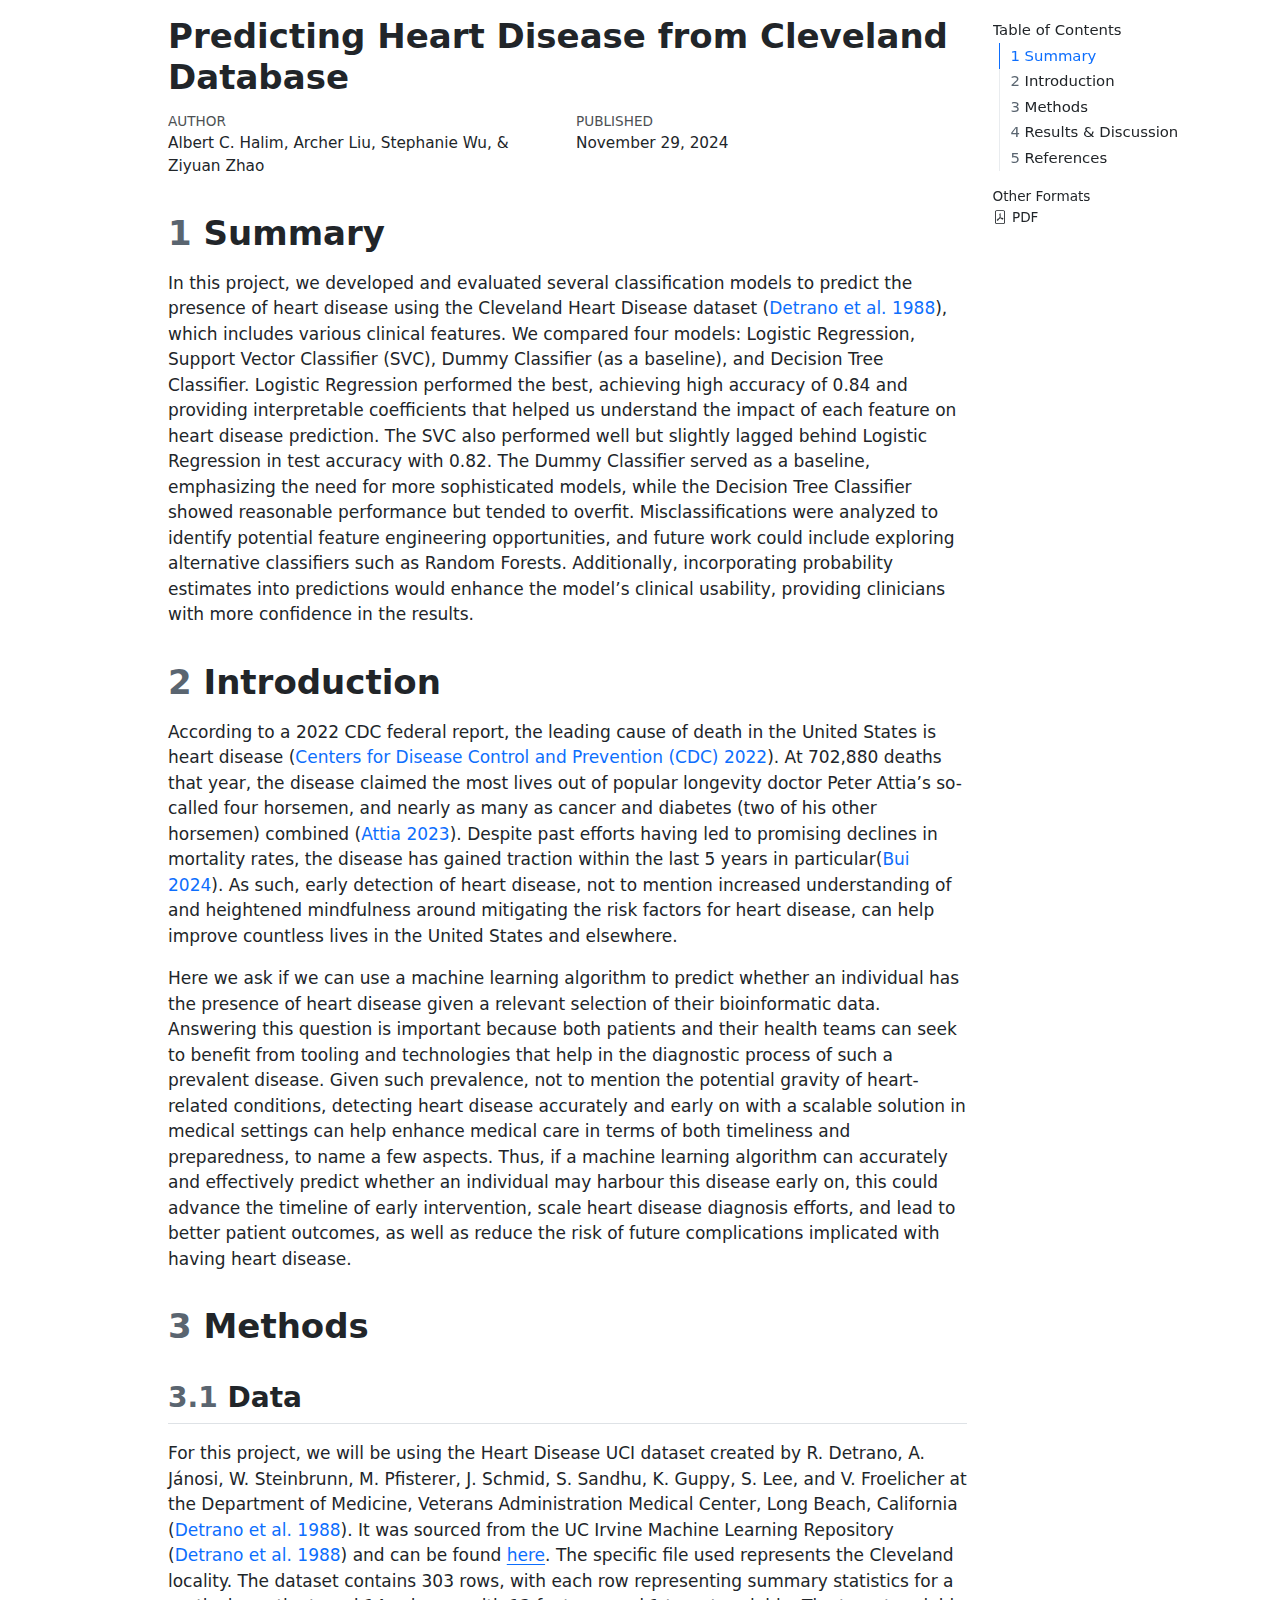
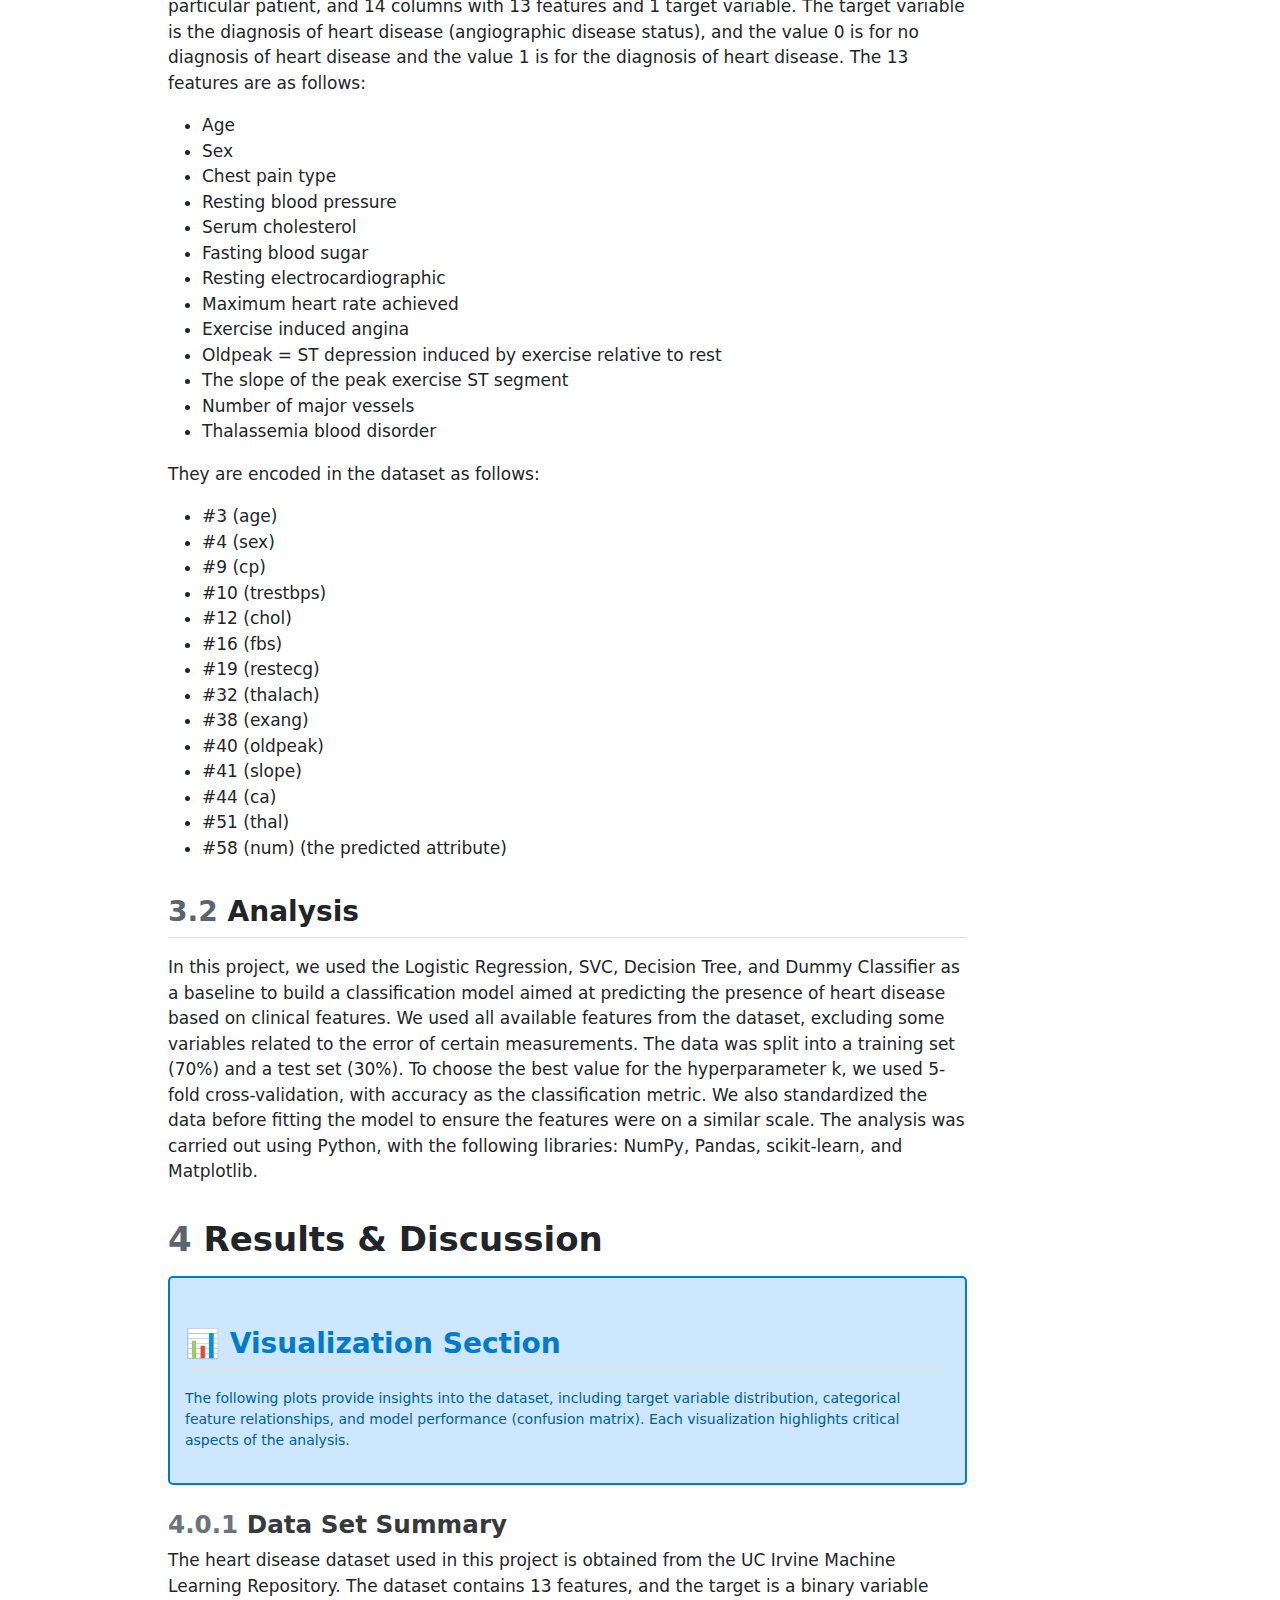
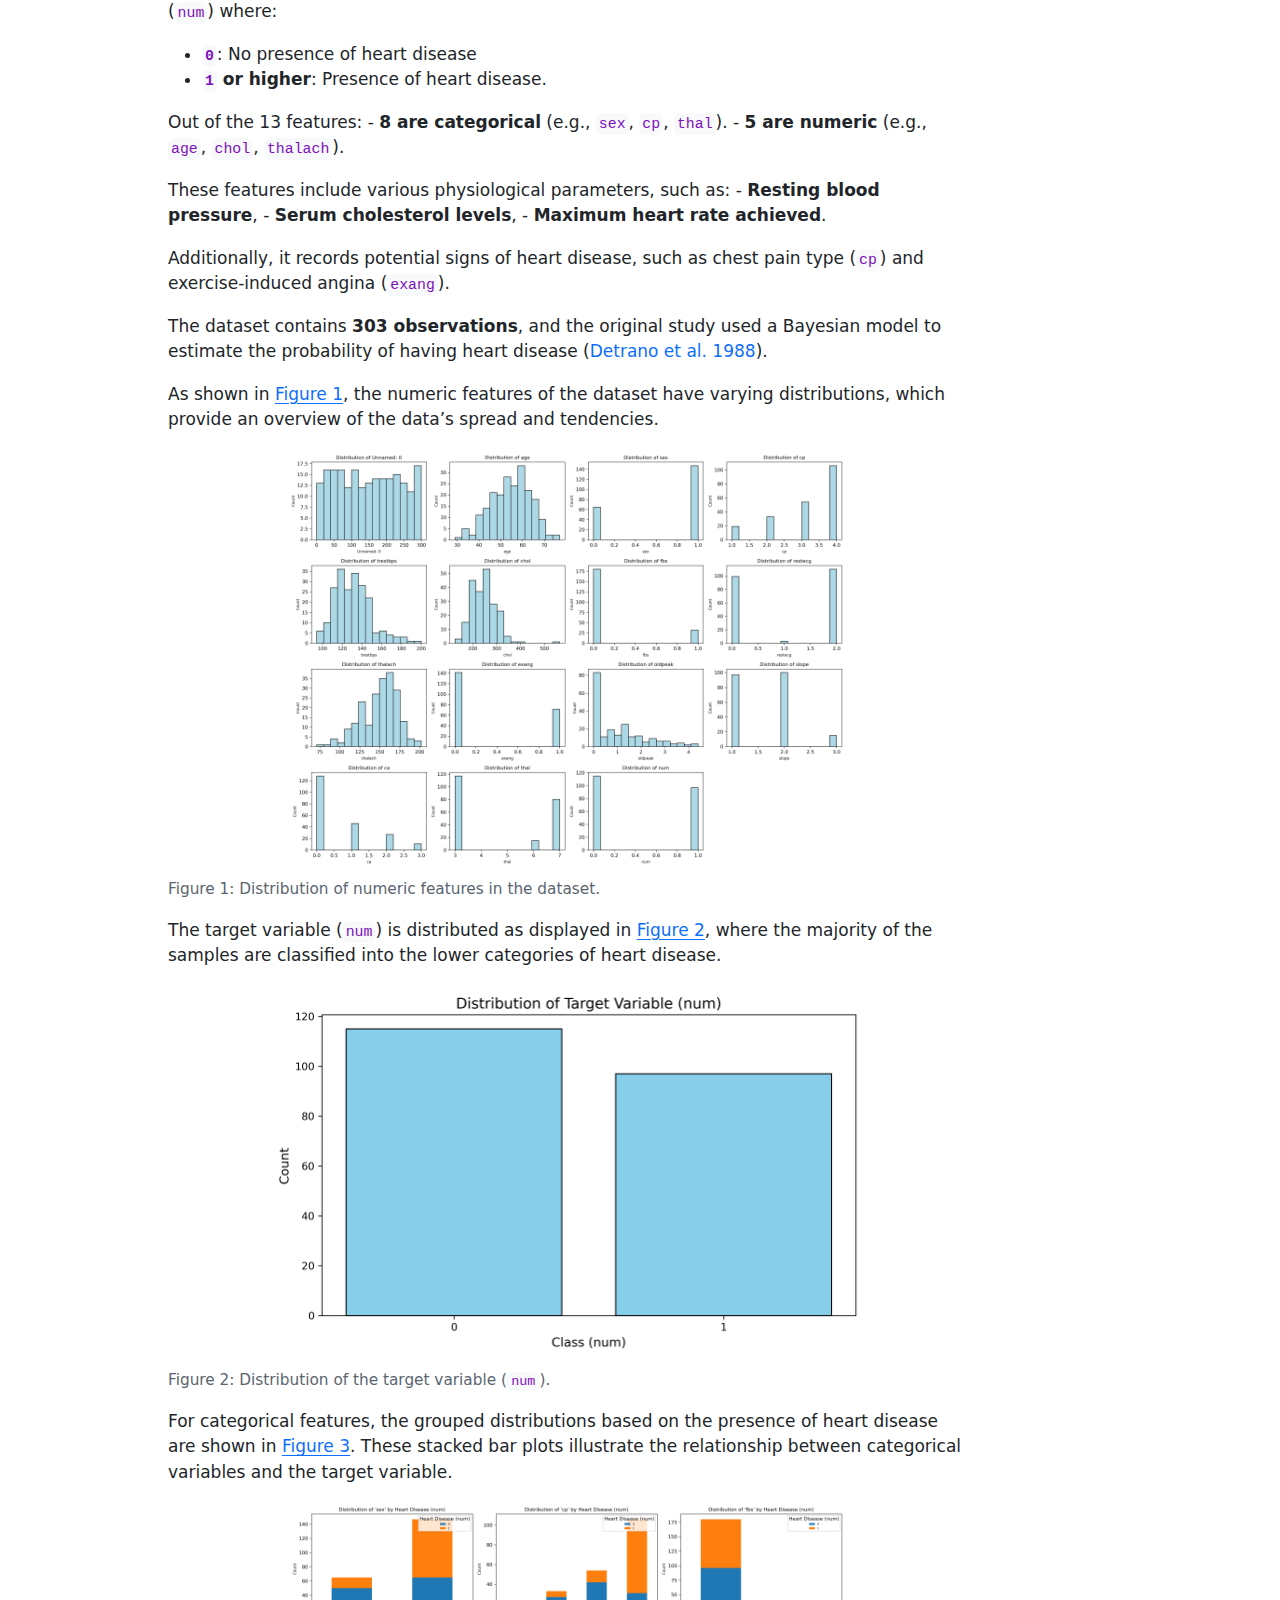
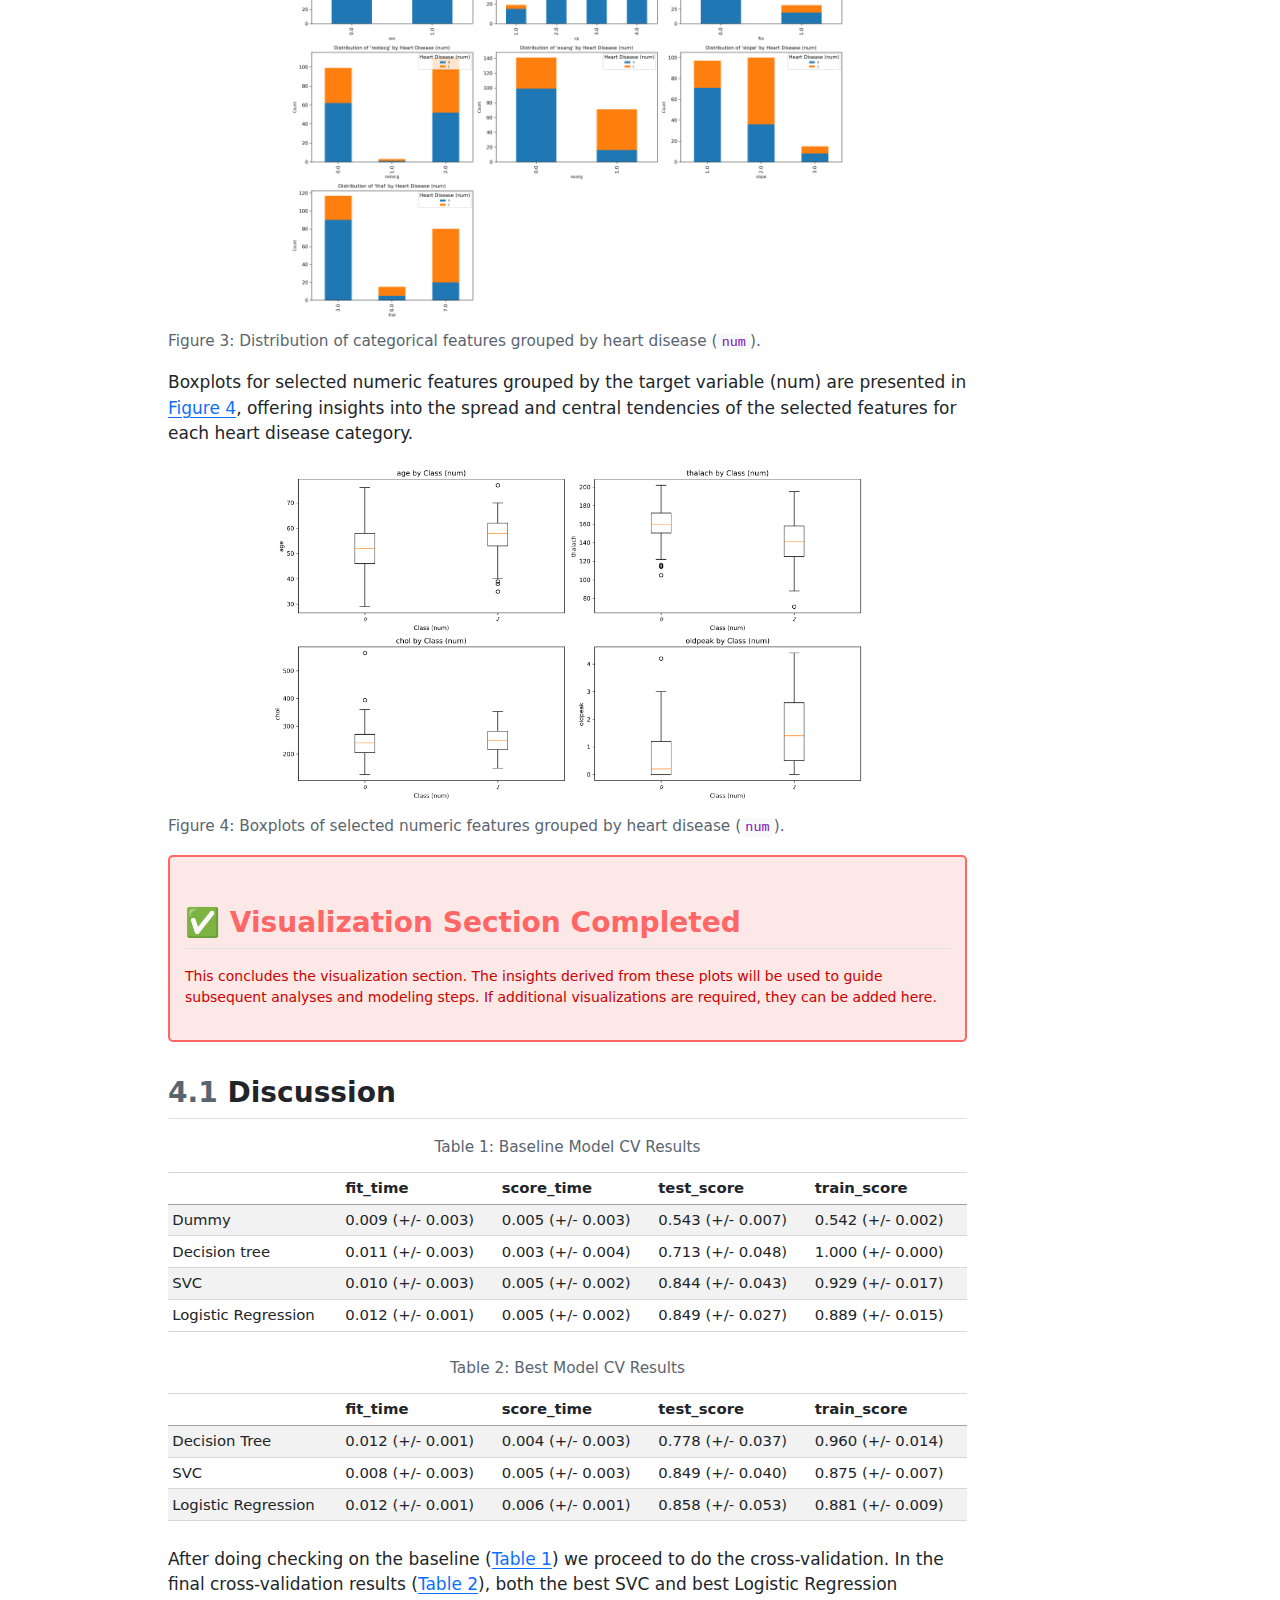
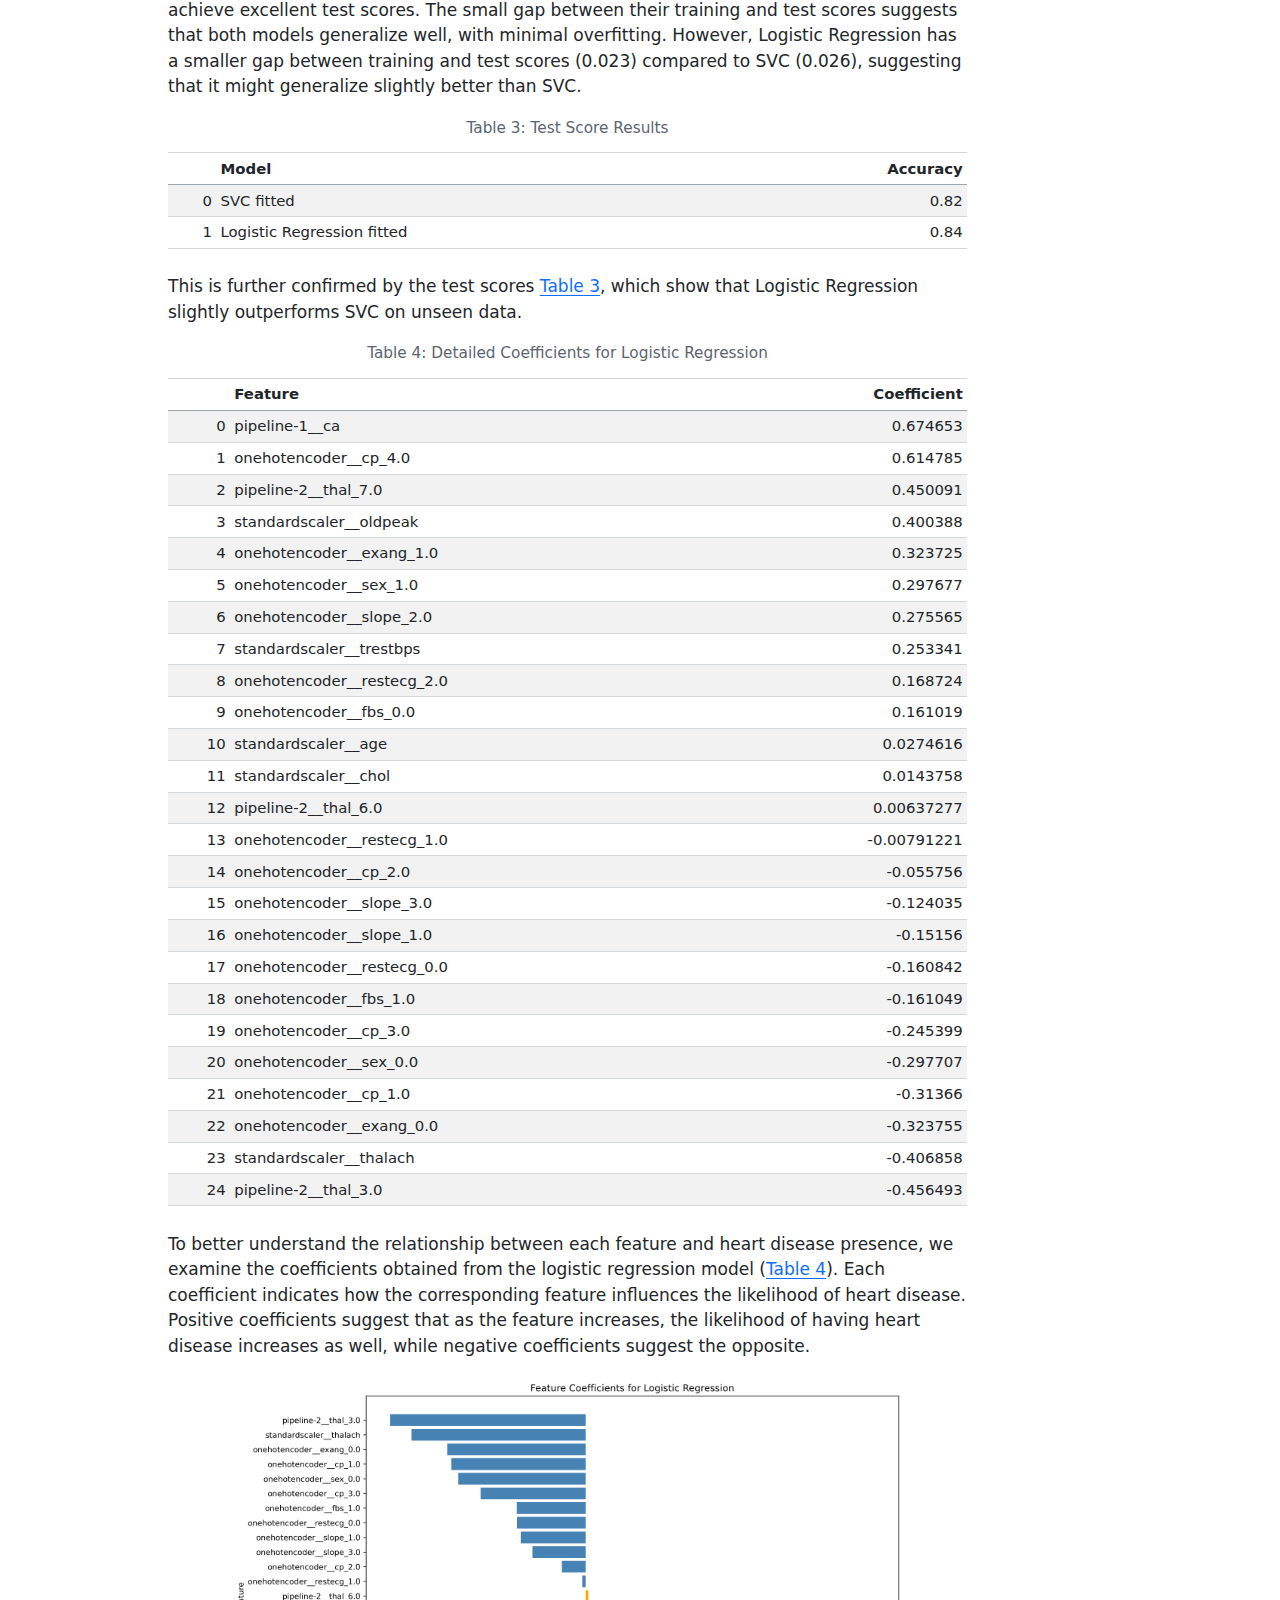
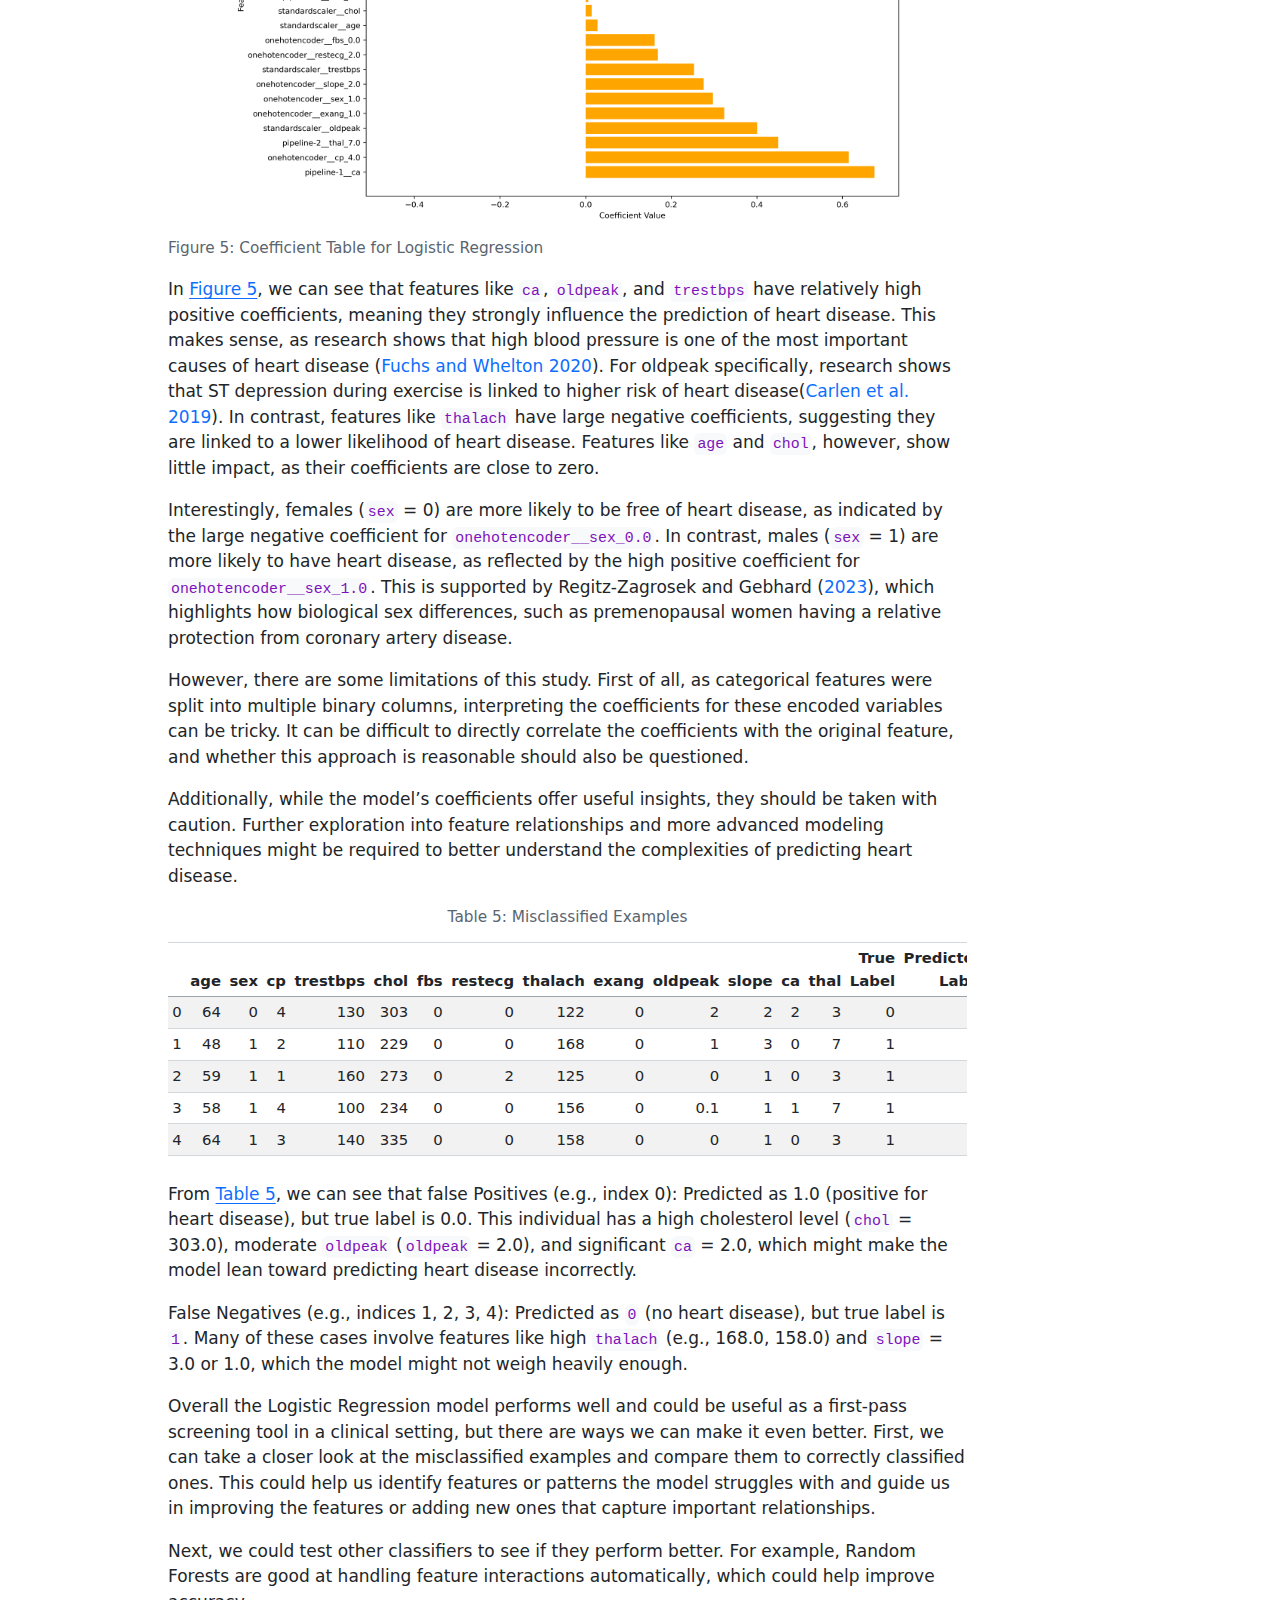
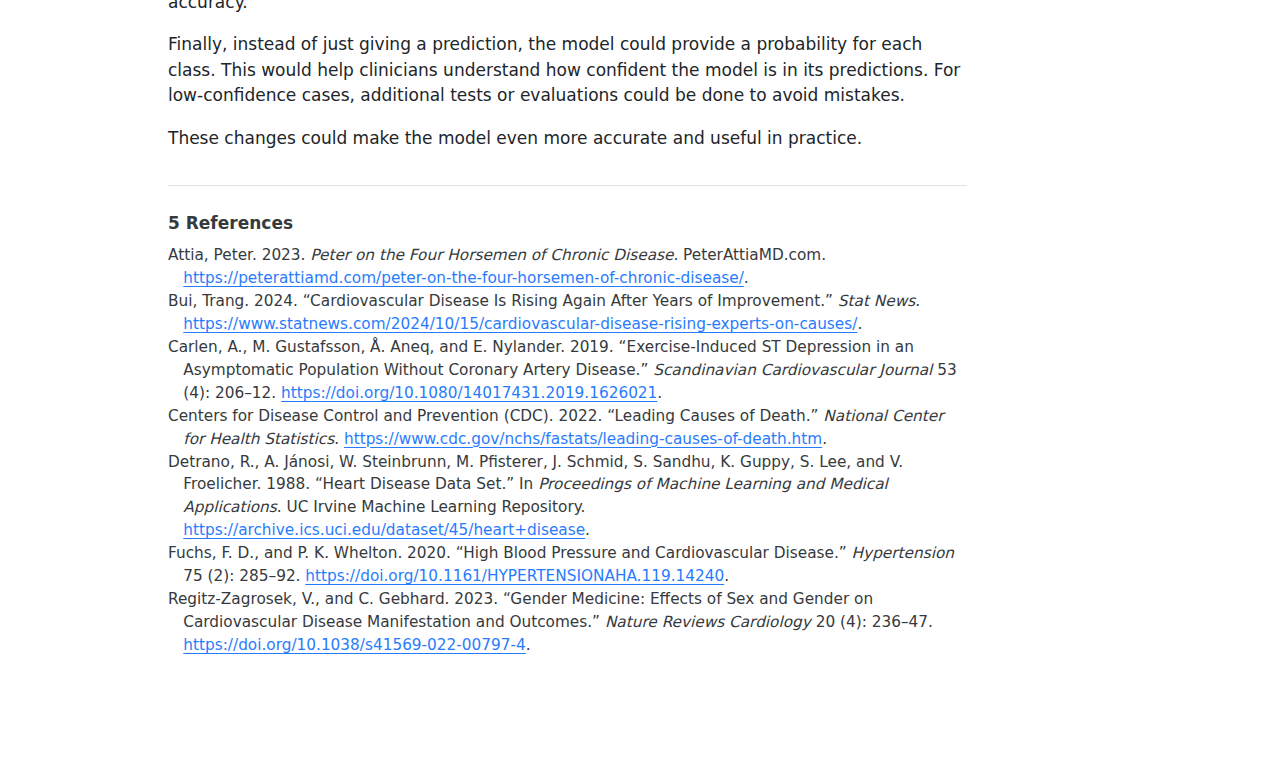
==== commit 0e1fe20b: "Fix some typos." ====
--- a/report/heart_disease_predictor_report.html
+++ b/report/heart_disease_predictor_report.html
@@ -187,44 +187,44 @@
 <p>These features include various physiological parameters, such as: - <strong>Resting blood pressure</strong>, - <strong>Serum cholesterol levels</strong>, - <strong>Maximum heart rate achieved</strong>.</p>
 <p>Additionally, it records potential signs of heart disease, such as chest pain type (<code>cp</code>) and exercise-induced angina (<code>exang</code>).</p>
 <p>The dataset contains <strong>303 observations</strong>, and the original study used a Bayesian model to estimate the probability of having heart disease <span class="citation" data-cites="Detrano1988">(<a href="#ref-Detrano1988" role="doc-biblioref">Detrano et al. 1988</a>)</span>.</p>
-<p>As shown in Figure <a href="#fig-numeric-distributions" class="quarto-xref">Figure&nbsp;1</a>, the numeric features of the dataset have varying distributions, which provide an overview of the data’s spread and tendencies.</p>
+<p>As shown in <a href="#fig-numeric-distributions" class="quarto-xref">Figure&nbsp;1</a>, the numeric features of the dataset have varying distributions, which provide an overview of the data’s spread and tendencies.</p>
 <div id="fig-numeric-distributions" class="quarto-float quarto-figure quarto-figure-center anchored">
 <figure class="quarto-float quarto-float-fig figure">
 <div aria-describedby="fig-numeric-distributions-caption-0ceaefa1-69ba-4598-a22c-09a6ac19f8ca">
-<img src="../results/figures/raw_feature_distributions.png" class="img-fluid figure-img" style="width:100.0%">
+<img src="../results/figures/raw_feature_distributions.png" class="img-fluid figure-img" style="width:70.0%">
 </div>
 <figcaption class="quarto-float-caption-bottom quarto-float-caption quarto-float-fig" id="fig-numeric-distributions-caption-0ceaefa1-69ba-4598-a22c-09a6ac19f8ca">
 Figure&nbsp;1: Distribution of numeric features in the dataset.
 </figcaption>
 </figure>
 </div>
-<p>The target variable (<code>num</code>) is distributed as displayed in Figure <a href="#fig-target-distribution" class="quarto-xref">Figure&nbsp;2</a>, where the majority of the samples are classified into the lower categories of heart disease.</p>
+<p>The target variable (<code>num</code>) is distributed as displayed in <a href="#fig-target-distribution" class="quarto-xref">Figure&nbsp;2</a>, where the majority of the samples are classified into the lower categories of heart disease.</p>
 <div id="fig-target-distribution" class="quarto-float quarto-figure quarto-figure-center anchored">
 <figure class="quarto-float quarto-float-fig figure">
 <div aria-describedby="fig-target-distribution-caption-0ceaefa1-69ba-4598-a22c-09a6ac19f8ca">
-<img src="../results/figures/target_variable_distribution.png" class="img-fluid figure-img" style="width:90.0%">
+<img src="../results/figures/target_variable_distribution.png" class="img-fluid figure-img" style="width:75.0%">
 </div>
 <figcaption class="quarto-float-caption-bottom quarto-float-caption quarto-float-fig" id="fig-target-distribution-caption-0ceaefa1-69ba-4598-a22c-09a6ac19f8ca">
 Figure&nbsp;2: Distribution of the target variable (<code>num</code>).
 </figcaption>
 </figure>
 </div>
-<p>For categorical features, the grouped distributions based on the presence of heart disease are shown in Figure <a href="#fig-categorical-distributions" class="quarto-xref">Figure&nbsp;3</a>. These stacked bar plots illustrate the relationship between categorical variables and the target variable.</p>
+<p>For categorical features, the grouped distributions based on the presence of heart disease are shown in <a href="#fig-categorical-distributions" class="quarto-xref">Figure&nbsp;3</a>. These stacked bar plots illustrate the relationship between categorical variables and the target variable.</p>
 <div id="fig-categorical-distributions" class="quarto-float quarto-figure quarto-figure-center anchored">
 <figure class="quarto-float quarto-float-fig figure">
 <div aria-describedby="fig-categorical-distributions-caption-0ceaefa1-69ba-4598-a22c-09a6ac19f8ca">
-<img src="../results/figures/categorical_features_distribution.png" class="img-fluid figure-img" style="width:100.0%">
+<img src="../results/figures/categorical_features_distribution.png" class="img-fluid figure-img" style="width:70.0%">
 </div>
 <figcaption class="quarto-float-caption-bottom quarto-float-caption quarto-float-fig" id="fig-categorical-distributions-caption-0ceaefa1-69ba-4598-a22c-09a6ac19f8ca">
 Figure&nbsp;3: Distribution of categorical features grouped by heart disease (<code>num</code>).
 </figcaption>
 </figure>
 </div>
-<p>Boxplots for selected numeric features grouped by the target variable (num) are presented in Figure <a href="#fig-boxplots-class" class="quarto-xref">Figure&nbsp;4</a>, offering insights into the spread and central tendencies of the selected features for each heart disease category.</p>
+<p>Boxplots for selected numeric features grouped by the target variable (num) are presented in <a href="#fig-boxplots-class" class="quarto-xref">Figure&nbsp;4</a>, offering insights into the spread and central tendencies of the selected features for each heart disease category.</p>
 <div id="fig-boxplots-class" class="quarto-float quarto-figure quarto-figure-center anchored">
 <figure class="quarto-float quarto-float-fig figure">
 <div aria-describedby="fig-boxplots-class-caption-0ceaefa1-69ba-4598-a22c-09a6ac19f8ca">
-<img src="../results/figures/raw_boxplots_by_class.png" class="img-fluid figure-img" style="width:90.0%">
+<img src="../results/figures/raw_boxplots_by_class.png" class="img-fluid figure-img" style="width:75.0%">
 </div>
 <figcaption class="quarto-float-caption-bottom quarto-float-caption quarto-float-fig" id="fig-boxplots-class-caption-0ceaefa1-69ba-4598-a22c-09a6ac19f8ca">
 Figure&nbsp;4: Boxplots of selected numeric features grouped by heart disease (<code>num</code>).
@@ -248,7 +248,7 @@
 Table&nbsp;1: Baseline Model CV Results
 </figcaption>
 <div aria-describedby="tbl-baseline_cv_results_df-caption-0ceaefa1-69ba-4598-a22c-09a6ac19f8ca">
-<div class="cell-output cell-output-display cell-output-markdown" data-execution_count="50">
+<div class="cell-output cell-output-display cell-output-markdown" data-execution_count="12">
 <table class="do-not-create-environment cell caption-top table table-sm table-striped small">
 <colgroup>
 <col style="width: 21%">
@@ -309,7 +309,7 @@
 Table&nbsp;2: Best Model CV Results
 </figcaption>
 <div aria-describedby="tbl-best_model_cv_results_df-caption-0ceaefa1-69ba-4598-a22c-09a6ac19f8ca">
-<div class="cell-output cell-output-display cell-output-markdown" data-execution_count="51">
+<div class="cell-output cell-output-display cell-output-markdown" data-execution_count="13">
 <table class="do-not-create-environment cell caption-top table table-sm table-striped small">
 <colgroup>
 <col style="width: 21%">
@@ -364,7 +364,7 @@
 Table&nbsp;3: Test Score Results
 </figcaption>
 <div aria-describedby="tbl-test_scores_df-caption-0ceaefa1-69ba-4598-a22c-09a6ac19f8ca">
-<div class="cell-output cell-output-display cell-output-markdown" data-execution_count="53">
+<div class="cell-output cell-output-display cell-output-markdown" data-execution_count="15">
 <table class="do-not-create-environment cell caption-top table table-sm table-striped small">
 <thead>
 <tr class="header">
@@ -399,7 +399,7 @@
 Table&nbsp;4: Detailed Coefficients for Logistic Regression
 </figcaption>
 <div aria-describedby="tbl-coefficient_df-caption-0ceaefa1-69ba-4598-a22c-09a6ac19f8ca">
-<div class="cell-output cell-output-display cell-output-markdown" data-execution_count="54">
+<div class="cell-output cell-output-display cell-output-markdown" data-execution_count="16">
 <table class="do-not-create-environment cell caption-top table table-sm table-striped small">
 <thead>
 <tr class="header">
@@ -552,7 +552,7 @@
 </figcaption>
 </figure>
 </div>
-<p>In Figure <a href="#fig-logreg-coefficients" class="quarto-xref">Figure&nbsp;5</a>, we can see that features like <code>ca</code>, <code>oldpeak</code>, and <code>trestbps</code> have relatively high positive coefficients, meaning they strongly influence the prediction of heart disease. This makes sense, as research shows that high blood pressure is one of the most important causes of heart disease <span class="citation" data-cites="Fuchs2020">(<a href="#ref-Fuchs2020" role="doc-biblioref">Fuchs and Whelton 2020</a>)</span>. For oldpeak specifically, research shows that ST depression during exercise is linked to higher risk of heart disease<span class="citation" data-cites="Carlen2019">(<a href="#ref-Carlen2019" role="doc-biblioref">Carlen et al. 2019</a>)</span>. In contrast, features like <code>thalach</code> have large negative coefficients, suggesting they are linked to a lower likelihood of heart disease. Features like <code>age</code> and <code>chol</code>, however, show little impact, as their coefficients are close to zero.</p>
+<p>In <a href="#fig-logreg-coefficients" class="quarto-xref">Figure&nbsp;5</a>, we can see that features like <code>ca</code>, <code>oldpeak</code>, and <code>trestbps</code> have relatively high positive coefficients, meaning they strongly influence the prediction of heart disease. This makes sense, as research shows that high blood pressure is one of the most important causes of heart disease <span class="citation" data-cites="Fuchs2020">(<a href="#ref-Fuchs2020" role="doc-biblioref">Fuchs and Whelton 2020</a>)</span>. For oldpeak specifically, research shows that ST depression during exercise is linked to higher risk of heart disease<span class="citation" data-cites="Carlen2019">(<a href="#ref-Carlen2019" role="doc-biblioref">Carlen et al. 2019</a>)</span>. In contrast, features like <code>thalach</code> have large negative coefficients, suggesting they are linked to a lower likelihood of heart disease. Features like <code>age</code> and <code>chol</code>, however, show little impact, as their coefficients are close to zero.</p>
 <p>Interestingly, females (<code>sex</code> = 0) are more likely to be free of heart disease, as indicated by the large negative coefficient for <code>onehotencoder__sex_0.0</code>. In contrast, males (<code>sex</code> = 1) are more likely to have heart disease, as reflected by the high positive coefficient for <code>onehotencoder__sex_1.0</code>. This is supported by <span class="citation" data-cites="Regitz-Zagrosek2023">Regitz-Zagrosek and Gebhard (<a href="#ref-Regitz-Zagrosek2023" role="doc-biblioref">2023</a>)</span>, which highlights how biological sex differences, such as premenopausal women having a relative protection from coronary artery disease.</p>
 <p>However, there are some limitations of this study. First of all, as categorical features were split into multiple binary columns, interpreting the coefficients for these encoded variables can be tricky. It can be difficult to directly correlate the coefficients with the original feature, and whether this approach is reasonable should also be questioned.</p>
 <p>Additionally, while the model’s coefficients offer useful insights, they should be taken with caution. Further exploration into feature relationships and more advanced modeling techniques might be required to better understand the complexities of predicting heart disease.</p>
@@ -563,7 +563,7 @@
 Table&nbsp;5: Misclassified Examples
 </figcaption>
 <div aria-describedby="tbl-misclassified_examples_df-caption-0ceaefa1-69ba-4598-a22c-09a6ac19f8ca">
-<div class="cell-output cell-output-display cell-output-markdown" data-execution_count="55">
+<div class="cell-output cell-output-display cell-output-markdown" data-execution_count="17">
 <table class="do-not-create-environment cell caption-top table table-sm table-striped small">
 <colgroup>
 <col style="width: 2%">
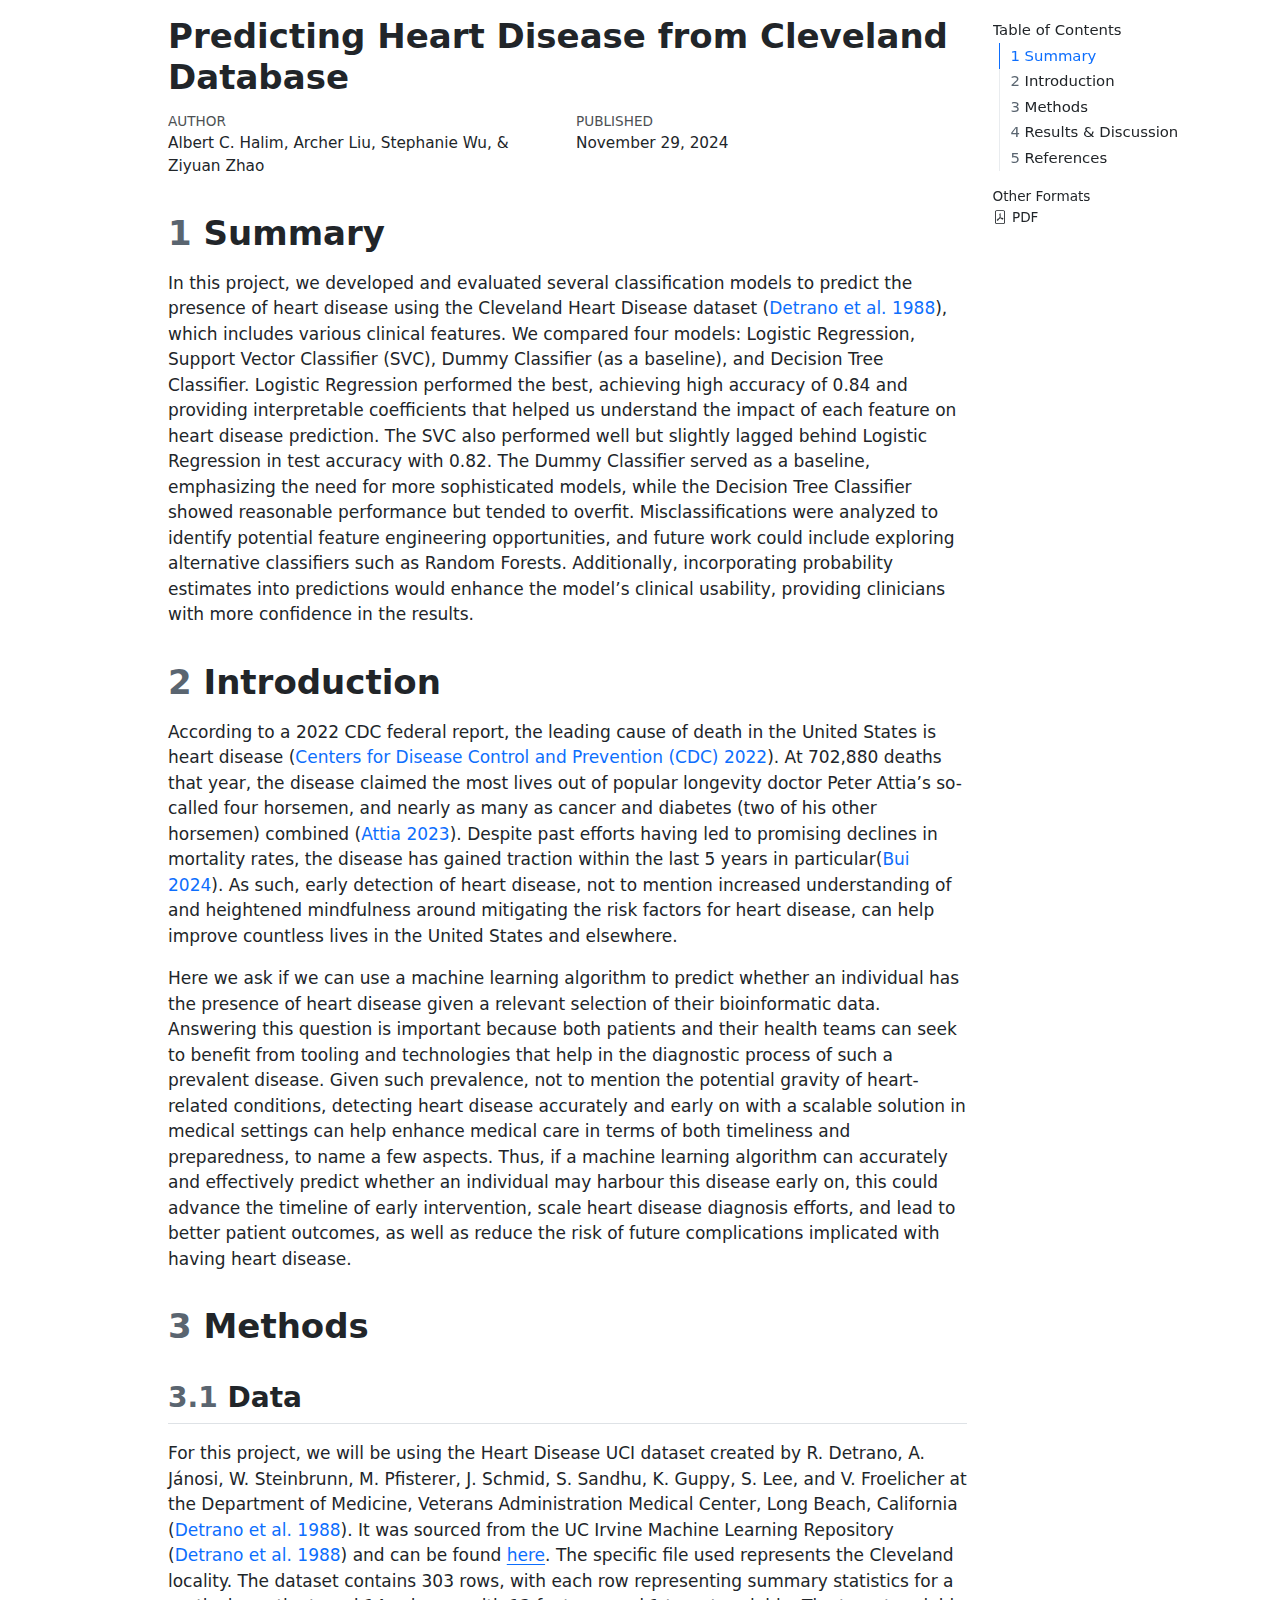
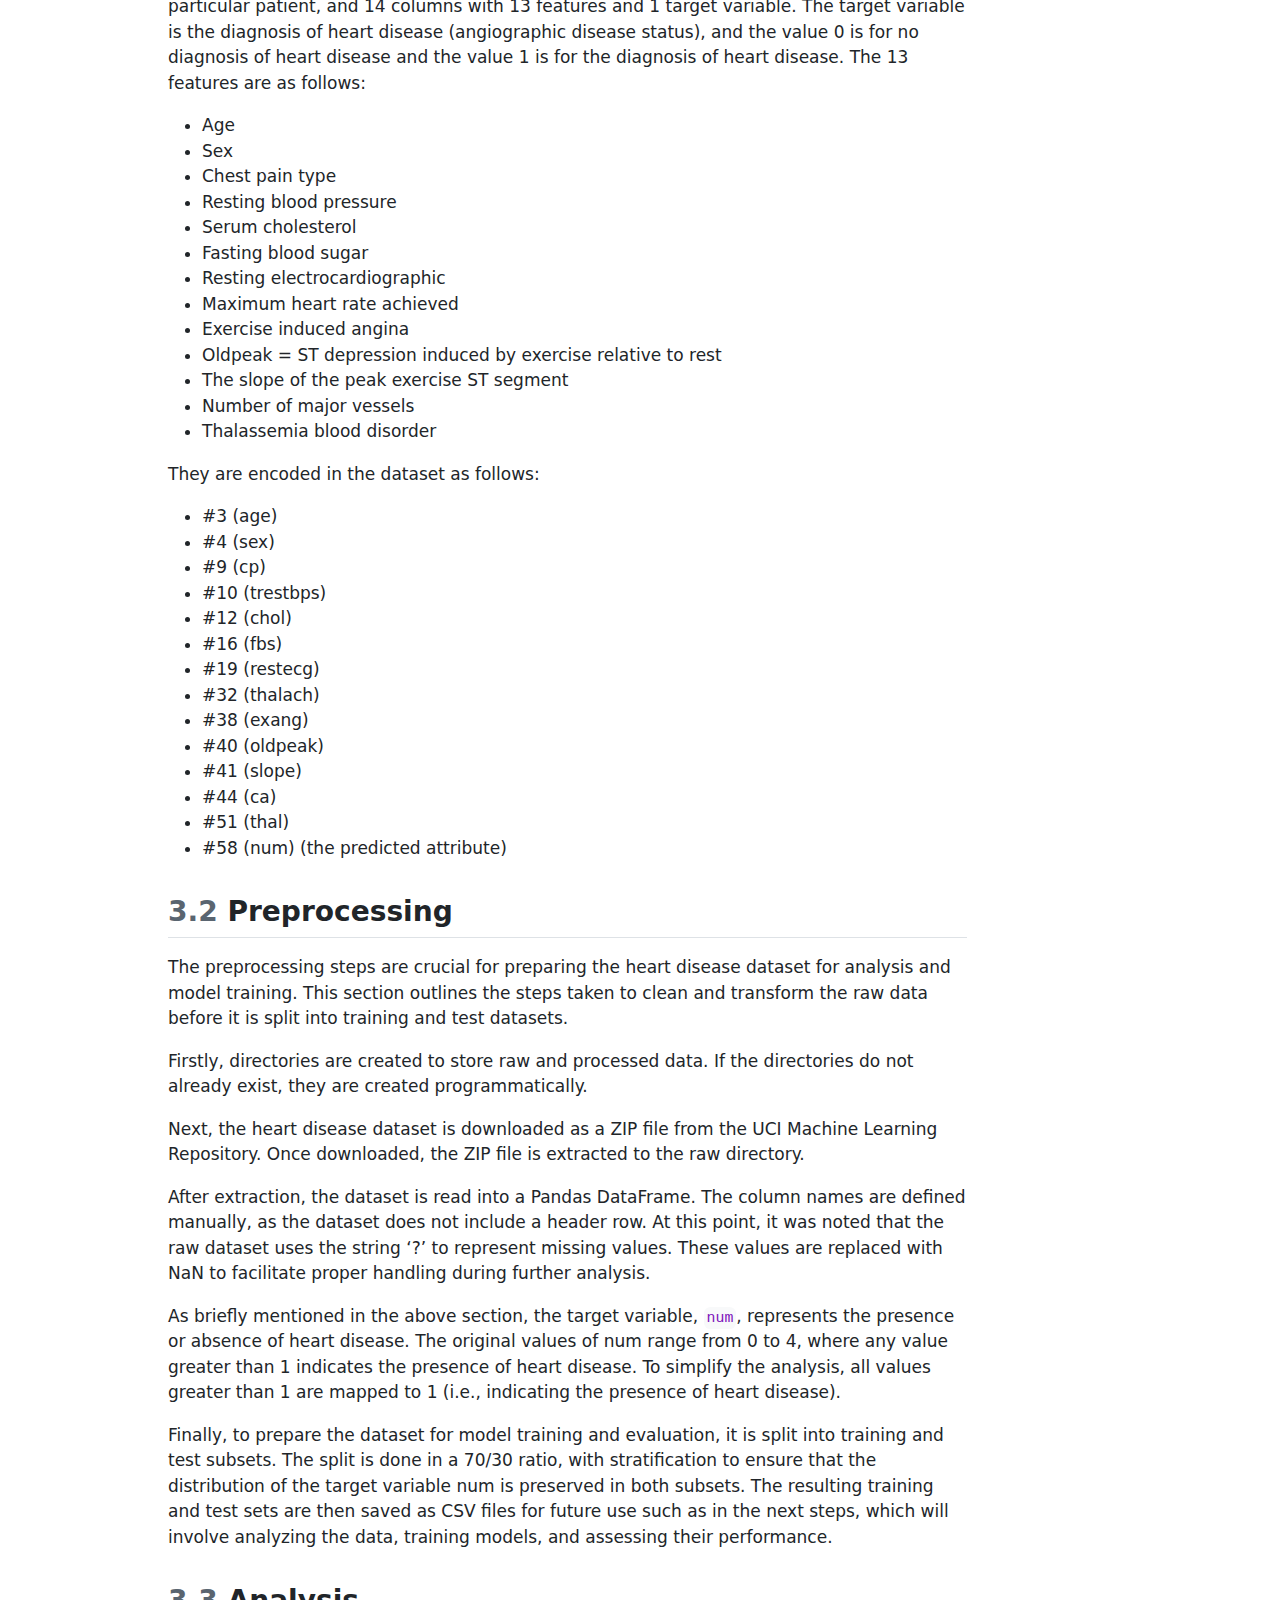
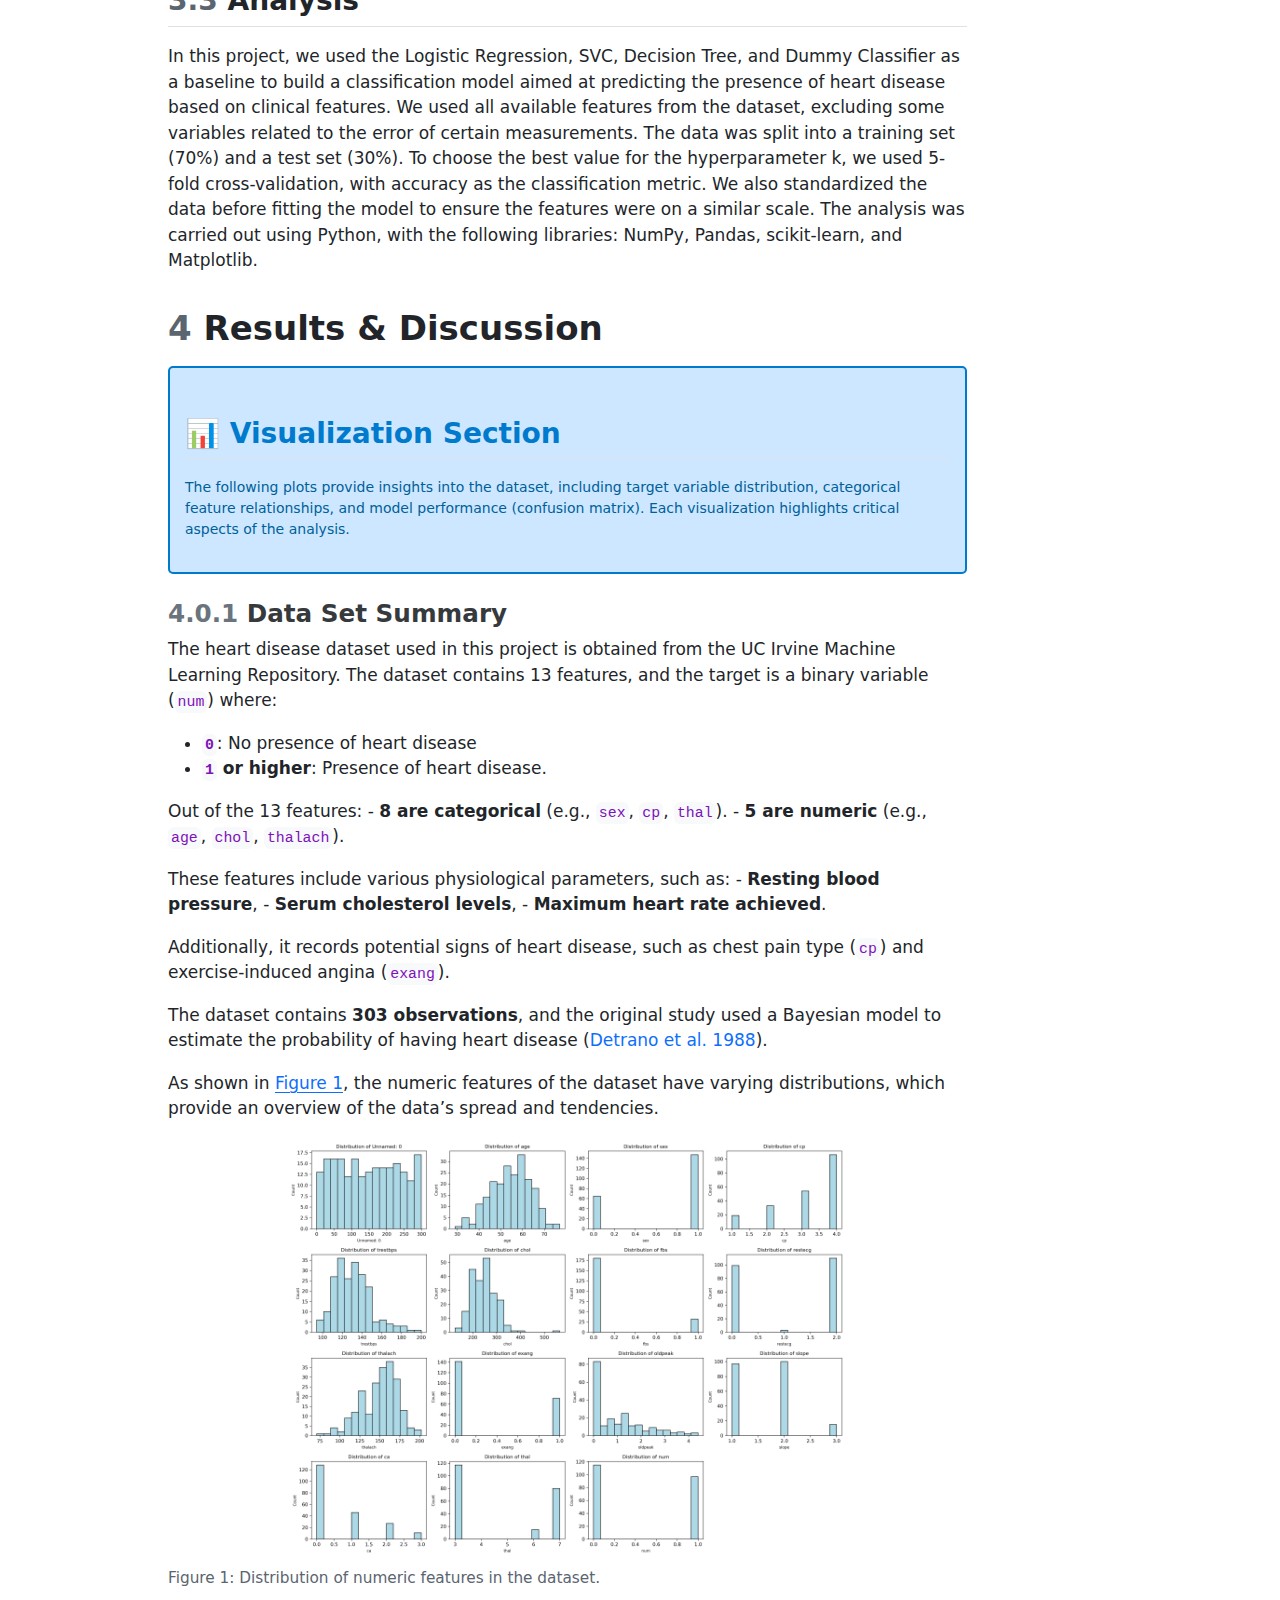
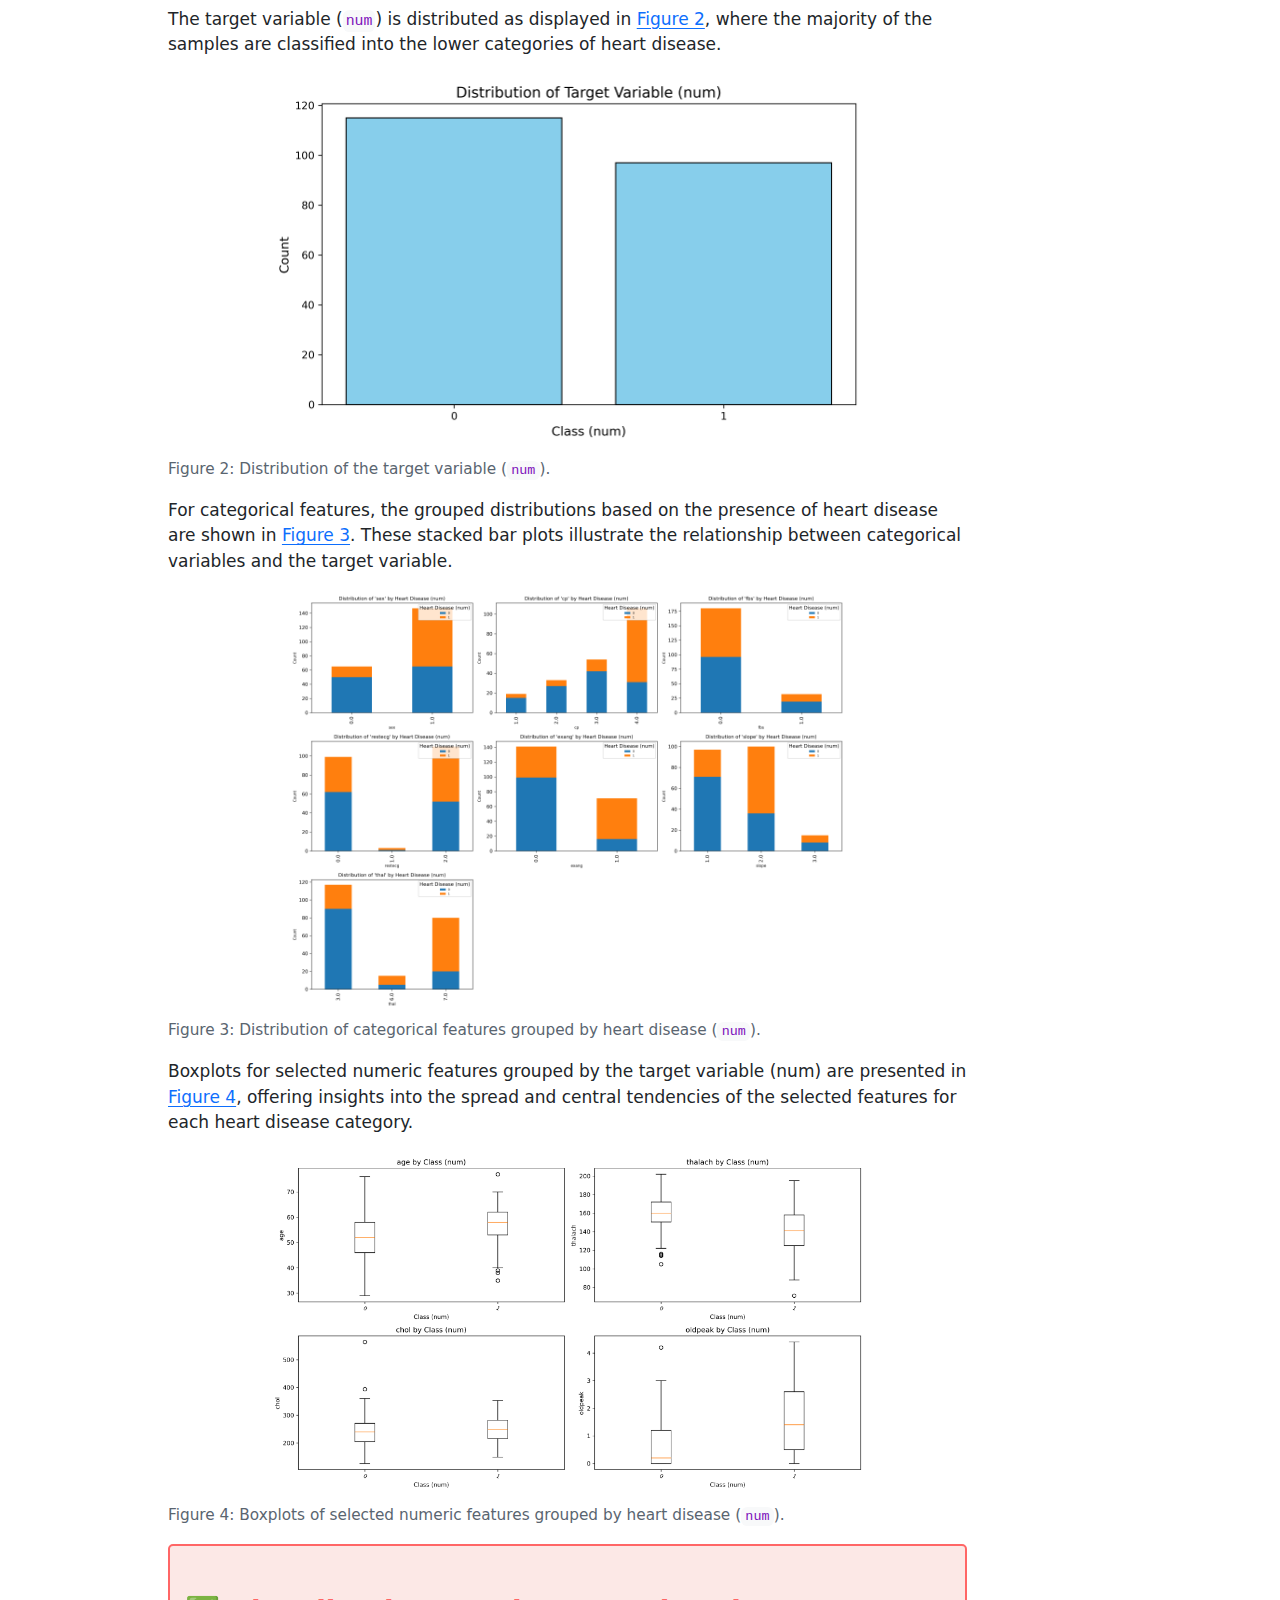
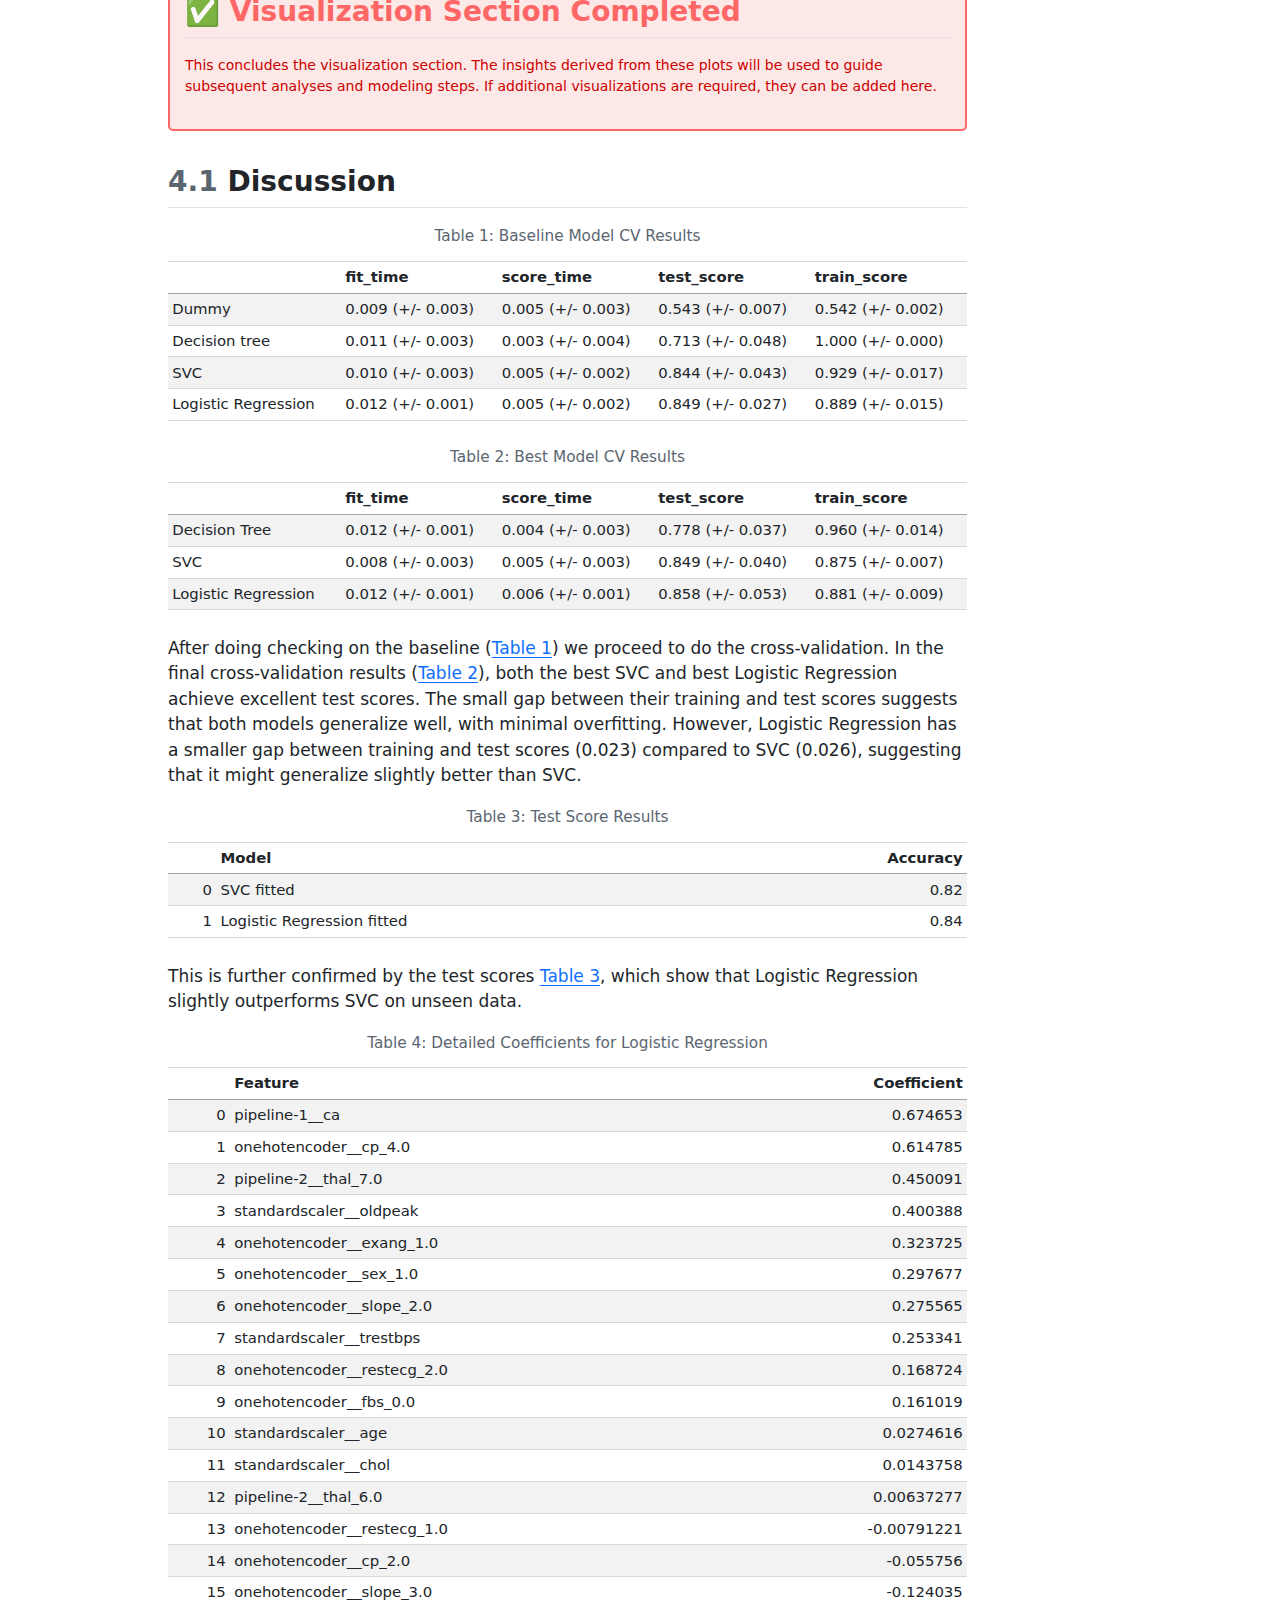
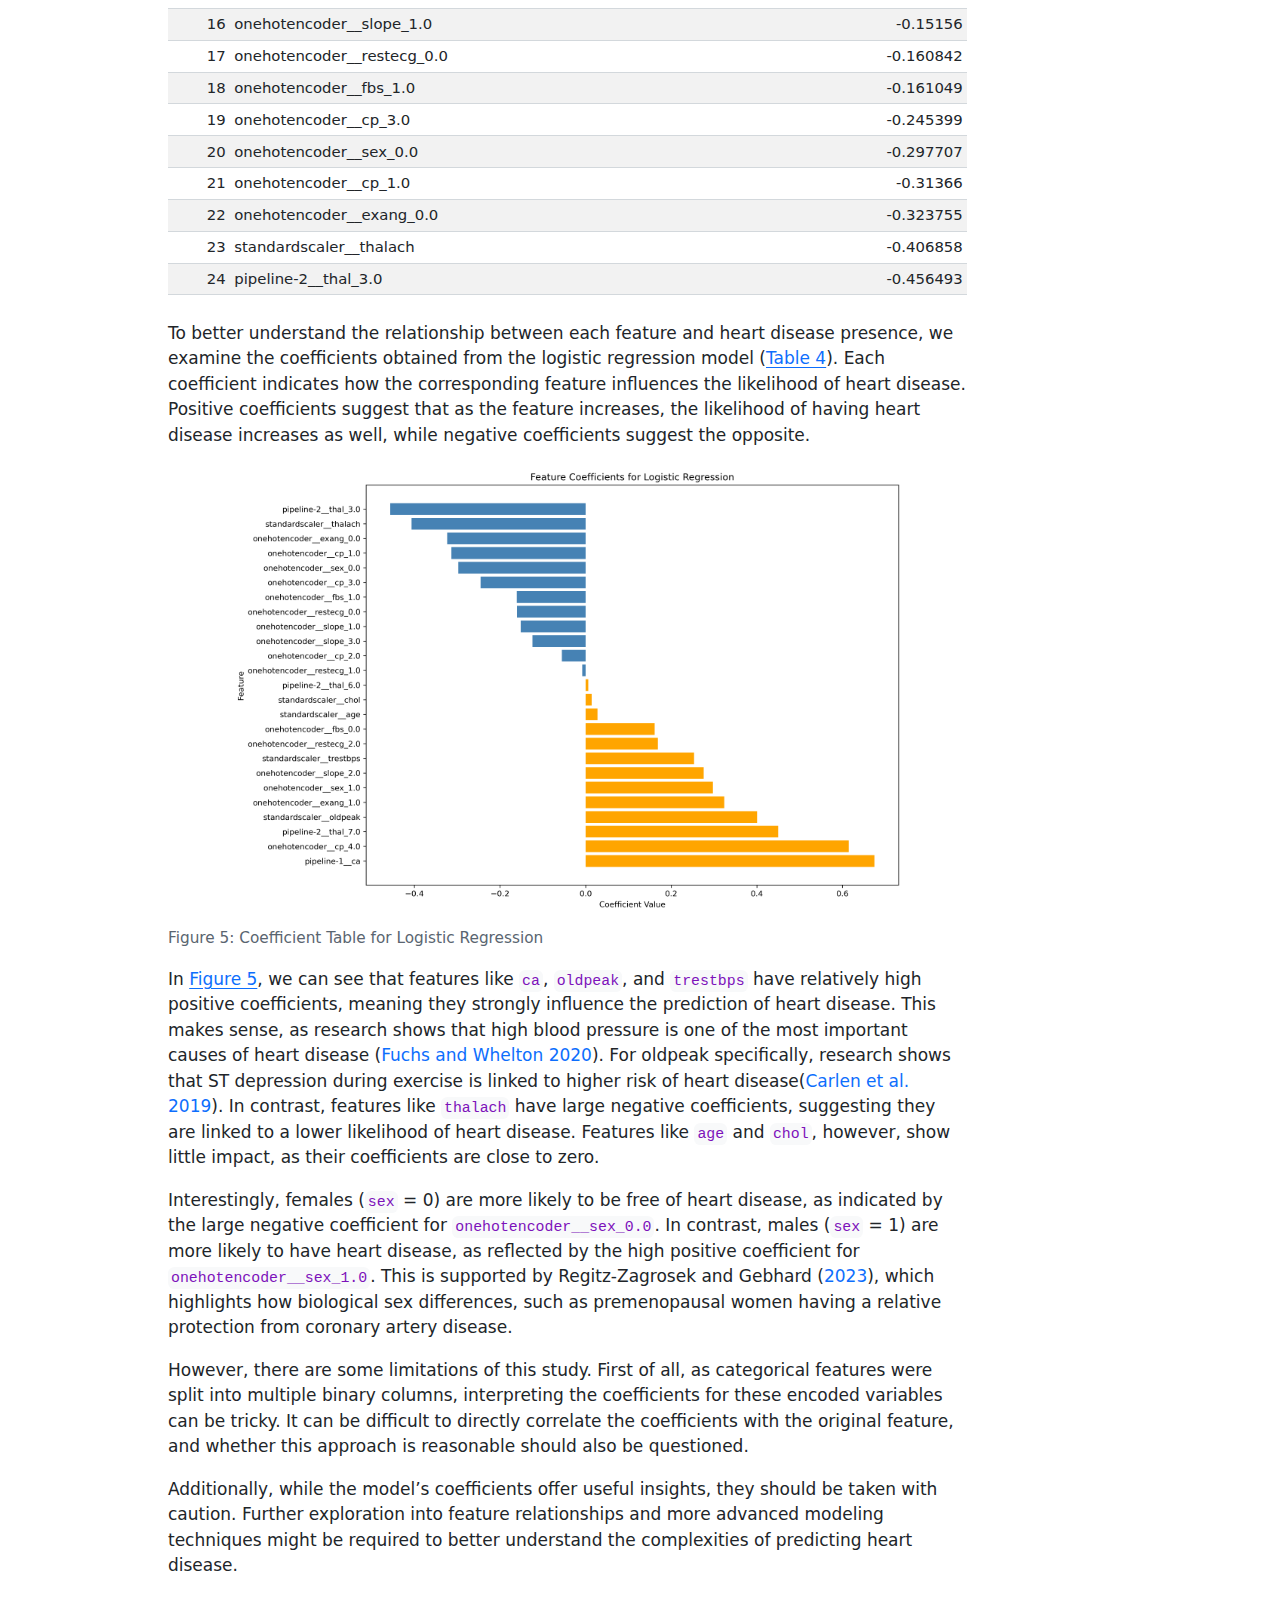
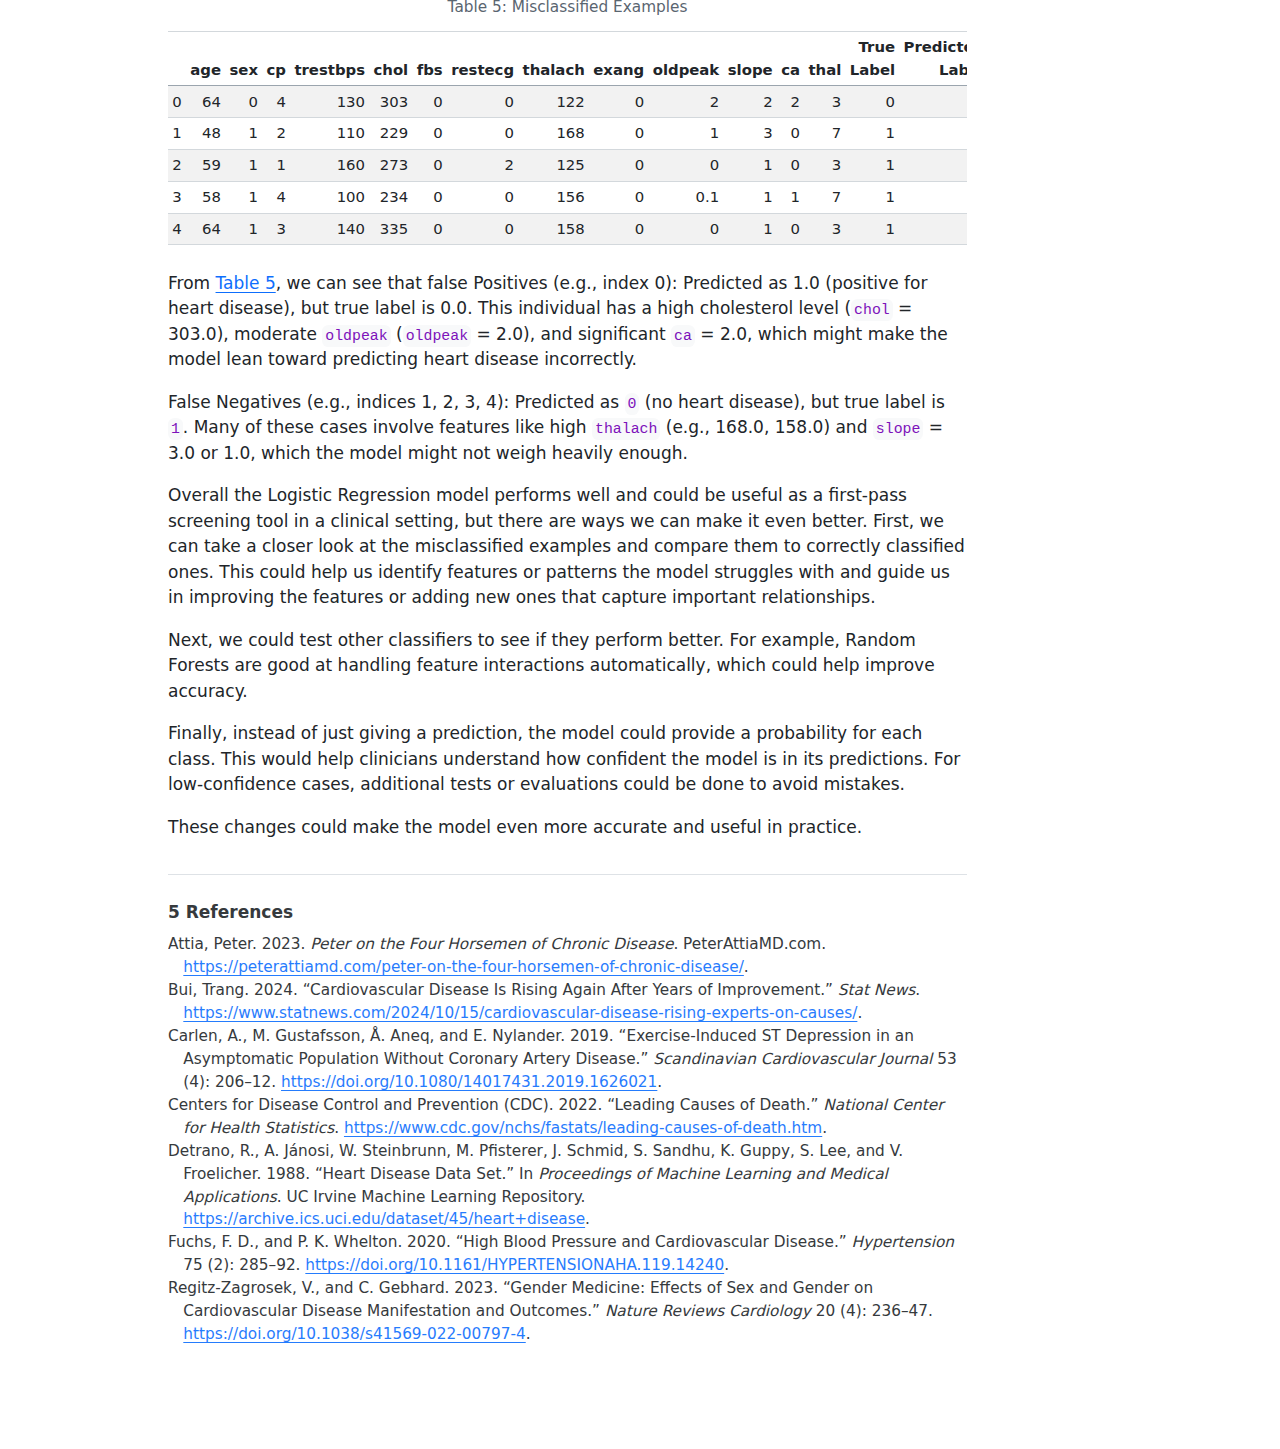
==== commit 9adb4033: "Fix 6" ====
--- a/report/heart_disease_predictor_report.html
+++ b/report/heart_disease_predictor_report.html
@@ -2,7 +2,7 @@
 <html xmlns="http://www.w3.org/1999/xhtml" lang="en" xml:lang="en"><head>
 
 <meta charset="utf-8">
-<meta name="generator" content="quarto-1.5.56">
+<meta name="generator" content="quarto-1.5.57">
 
 <meta name="viewport" content="width=device-width, initial-scale=1.0, user-scalable=yes">
 
@@ -72,7 +72,8 @@
   <li><a href="#methods" id="toc-methods" class="nav-link" data-scroll-target="#methods"><span class="header-section-number">3</span> Methods</a>
   <ul class="collapse">
   <li><a href="#data" id="toc-data" class="nav-link" data-scroll-target="#data"><span class="header-section-number">3.1</span> Data</a></li>
-  <li><a href="#analysis" id="toc-analysis" class="nav-link" data-scroll-target="#analysis"><span class="header-section-number">3.2</span> Analysis</a></li>
+  <li><a href="#preprocessing" id="toc-preprocessing" class="nav-link" data-scroll-target="#preprocessing"><span class="header-section-number">3.2</span> Preprocessing</a></li>
+  <li><a href="#analysis" id="toc-analysis" class="nav-link" data-scroll-target="#analysis"><span class="header-section-number">3.3</span> Analysis</a></li>
   </ul></li>
   <li><a href="#results-discussion" id="toc-results-discussion" class="nav-link" data-scroll-target="#results-discussion"><span class="header-section-number">4</span> Results &amp; Discussion</a>
   <ul class="collapse">
@@ -80,7 +81,7 @@
   </ul></li>
   <li><a href="#references" id="toc-references" class="nav-link" data-scroll-target="#references"><span class="header-section-number">5</span> References</a></li>
   </ul>
-<div class="quarto-alternate-formats"><h2>Other Formats</h2><ul><li><a href="heart_disease_predictor_report.pdf"><i class="bi bi-file-pdf"></i>PDF</a></li></ul></div></nav>
+<div class="quarto-alternate-formats"><h2>Other Formats</h2><ul><li><a href="../heart_disease_predictor_report.pdf"><i class="bi bi-file-pdf"></i>PDF</a></li></ul></div></nav>
 </div>
 <main class="content" id="quarto-document-content">
 
@@ -162,8 +163,17 @@
 <li>#58 (num) (the predicted attribute)</li>
 </ul>
 </section>
-<section id="analysis" class="level2" data-number="3.2">
-<h2 data-number="3.2" class="anchored" data-anchor-id="analysis"><span class="header-section-number">3.2</span> Analysis</h2>
+<section id="preprocessing" class="level2" data-number="3.2">
+<h2 data-number="3.2" class="anchored" data-anchor-id="preprocessing"><span class="header-section-number">3.2</span> Preprocessing</h2>
+<p>The preprocessing steps are crucial for preparing the heart disease dataset for analysis and model training. This section outlines the steps taken to clean and transform the raw data before it is split into training and test datasets.</p>
+<p>Firstly, directories are created to store raw and processed data. If the directories do not already exist, they are created programmatically.</p>
+<p>Next, the heart disease dataset is downloaded as a ZIP file from the UCI Machine Learning Repository. Once downloaded, the ZIP file is extracted to the raw directory.</p>
+<p>After extraction, the dataset is read into a Pandas DataFrame. The column names are defined manually, as the dataset does not include a header row. At this point, it was noted that the raw dataset uses the string ‘?’ to represent missing values. These values are replaced with NaN to facilitate proper handling during further analysis.</p>
+<p>As briefly mentioned in the above section, the target variable, <code>num</code>, represents the presence or absence of heart disease. The original values of num range from 0 to 4, where any value greater than 1 indicates the presence of heart disease. To simplify the analysis, all values greater than 1 are mapped to 1 (i.e., indicating the presence of heart disease).</p>
+<p>Finally, to prepare the dataset for model training and evaluation, it is split into training and test subsets. The split is done in a 70/30 ratio, with stratification to ensure that the distribution of the target variable num is preserved in both subsets. The resulting training and test sets are then saved as CSV files for future use such as in the next steps, which will involve analyzing the data, training models, and assessing their performance.</p>
+</section>
+<section id="analysis" class="level2" data-number="3.3">
+<h2 data-number="3.3" class="anchored" data-anchor-id="analysis"><span class="header-section-number">3.3</span> Analysis</h2>
 <p>In this project, we used the Logistic Regression, SVC, Decision Tree, and Dummy Classifier as a baseline to build a classification model aimed at predicting the presence of heart disease based on clinical features. We used all available features from the dataset, excluding some variables related to the error of certain measurements. The data was split into a training set (70%) and a test set (30%). To choose the best value for the hyperparameter k, we used 5-fold cross-validation, with accuracy as the classification metric. We also standardized the data before fitting the model to ensure the features were on a similar scale. The analysis was carried out using Python, with the following libraries: NumPy, Pandas, scikit-learn, and Matplotlib.</p>
 </section>
 </section>
@@ -248,7 +258,7 @@
 Table&nbsp;1: Baseline Model CV Results
 </figcaption>
 <div aria-describedby="tbl-baseline_cv_results_df-caption-0ceaefa1-69ba-4598-a22c-09a6ac19f8ca">
-<div class="cell-output cell-output-display cell-output-markdown" data-execution_count="12">
+<div class="cell-output cell-output-display cell-output-markdown" data-execution_count="3">
 <table class="do-not-create-environment cell caption-top table table-sm table-striped small">
 <colgroup>
 <col style="width: 21%">
@@ -309,7 +319,7 @@
 Table&nbsp;2: Best Model CV Results
 </figcaption>
 <div aria-describedby="tbl-best_model_cv_results_df-caption-0ceaefa1-69ba-4598-a22c-09a6ac19f8ca">
-<div class="cell-output cell-output-display cell-output-markdown" data-execution_count="13">
+<div class="cell-output cell-output-display cell-output-markdown" data-execution_count="4">
 <table class="do-not-create-environment cell caption-top table table-sm table-striped small">
 <colgroup>
 <col style="width: 21%">
@@ -364,7 +374,7 @@
 Table&nbsp;3: Test Score Results
 </figcaption>
 <div aria-describedby="tbl-test_scores_df-caption-0ceaefa1-69ba-4598-a22c-09a6ac19f8ca">
-<div class="cell-output cell-output-display cell-output-markdown" data-execution_count="15">
+<div class="cell-output cell-output-display cell-output-markdown" data-execution_count="6">
 <table class="do-not-create-environment cell caption-top table table-sm table-striped small">
 <thead>
 <tr class="header">
@@ -399,7 +409,7 @@
 Table&nbsp;4: Detailed Coefficients for Logistic Regression
 </figcaption>
 <div aria-describedby="tbl-coefficient_df-caption-0ceaefa1-69ba-4598-a22c-09a6ac19f8ca">
-<div class="cell-output cell-output-display cell-output-markdown" data-execution_count="16">
+<div class="cell-output cell-output-display cell-output-markdown" data-execution_count="7">
 <table class="do-not-create-environment cell caption-top table table-sm table-striped small">
 <thead>
 <tr class="header">
@@ -563,7 +573,7 @@
 Table&nbsp;5: Misclassified Examples
 </figcaption>
 <div aria-describedby="tbl-misclassified_examples_df-caption-0ceaefa1-69ba-4598-a22c-09a6ac19f8ca">
-<div class="cell-output cell-output-display cell-output-markdown" data-execution_count="17">
+<div class="cell-output cell-output-display cell-output-markdown" data-execution_count="8">
 <table class="do-not-create-environment cell caption-top table table-sm table-striped small">
 <colgroup>
 <col style="width: 2%">
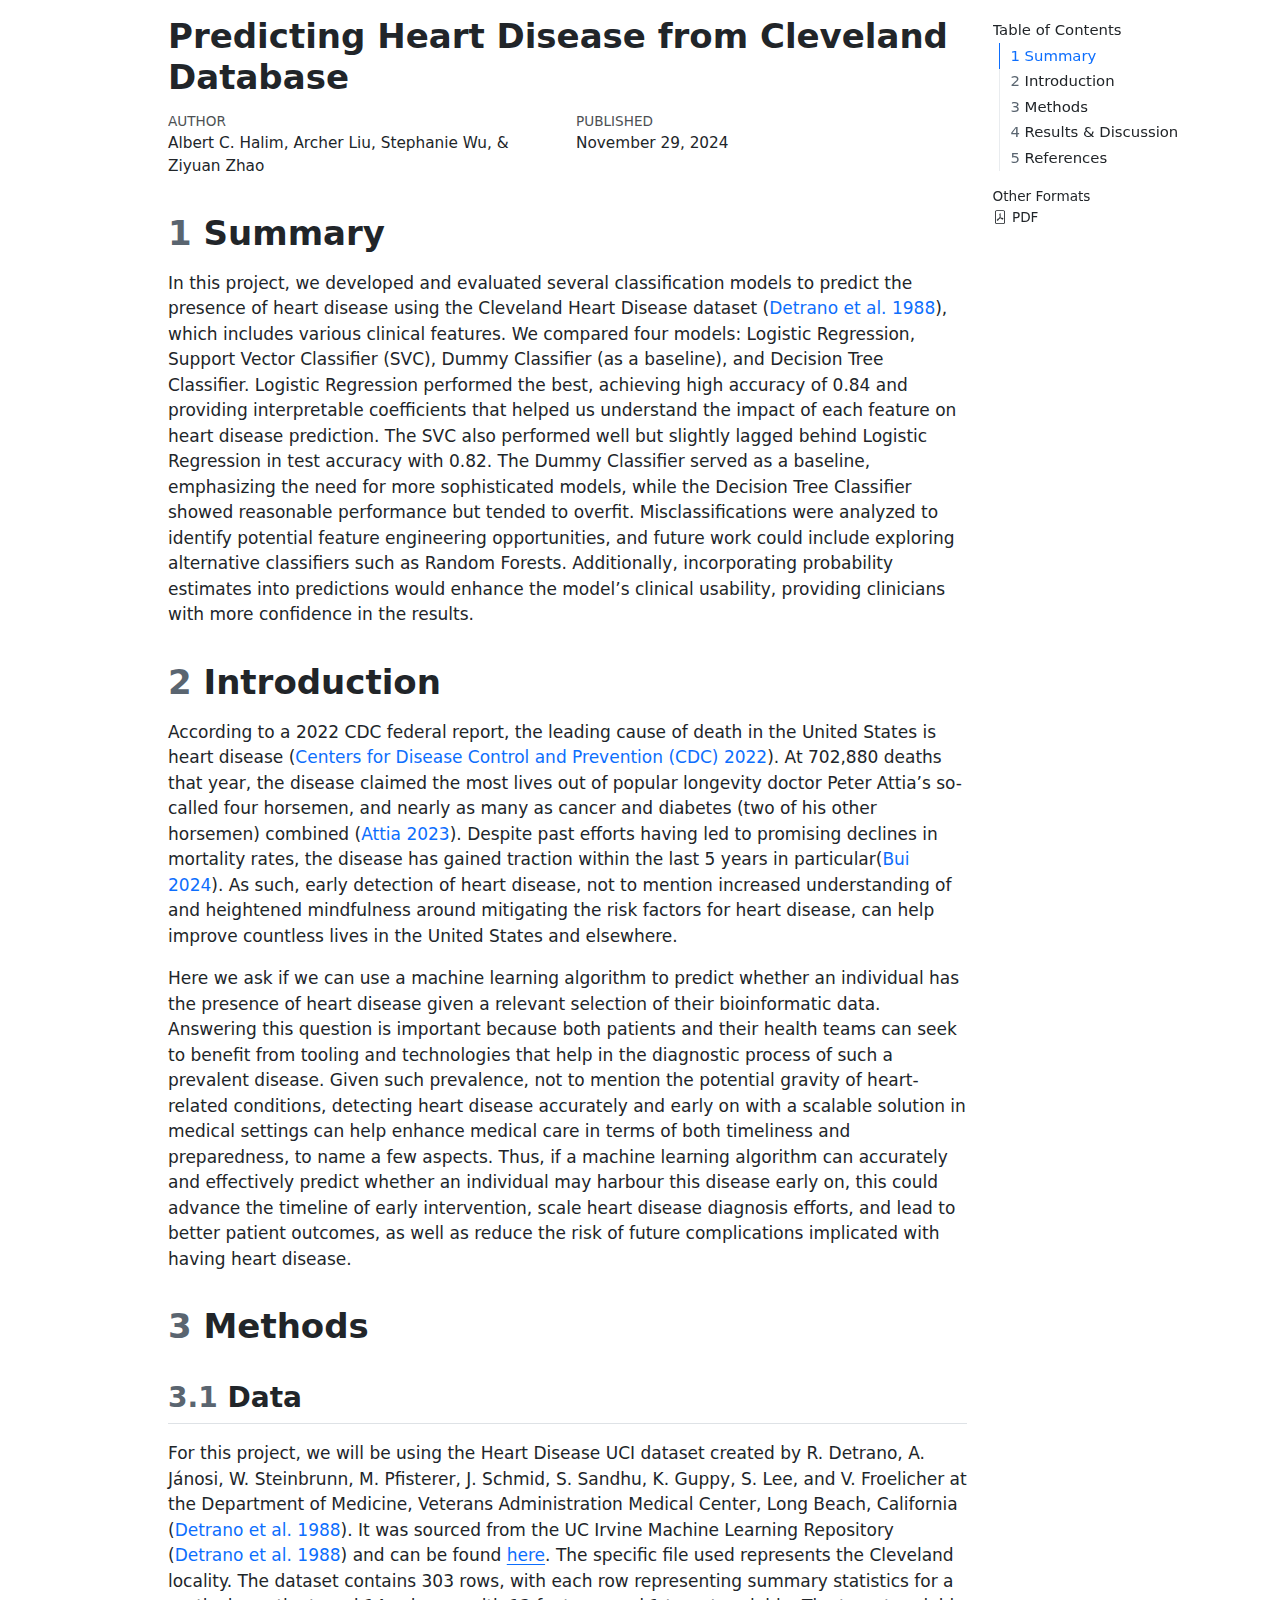
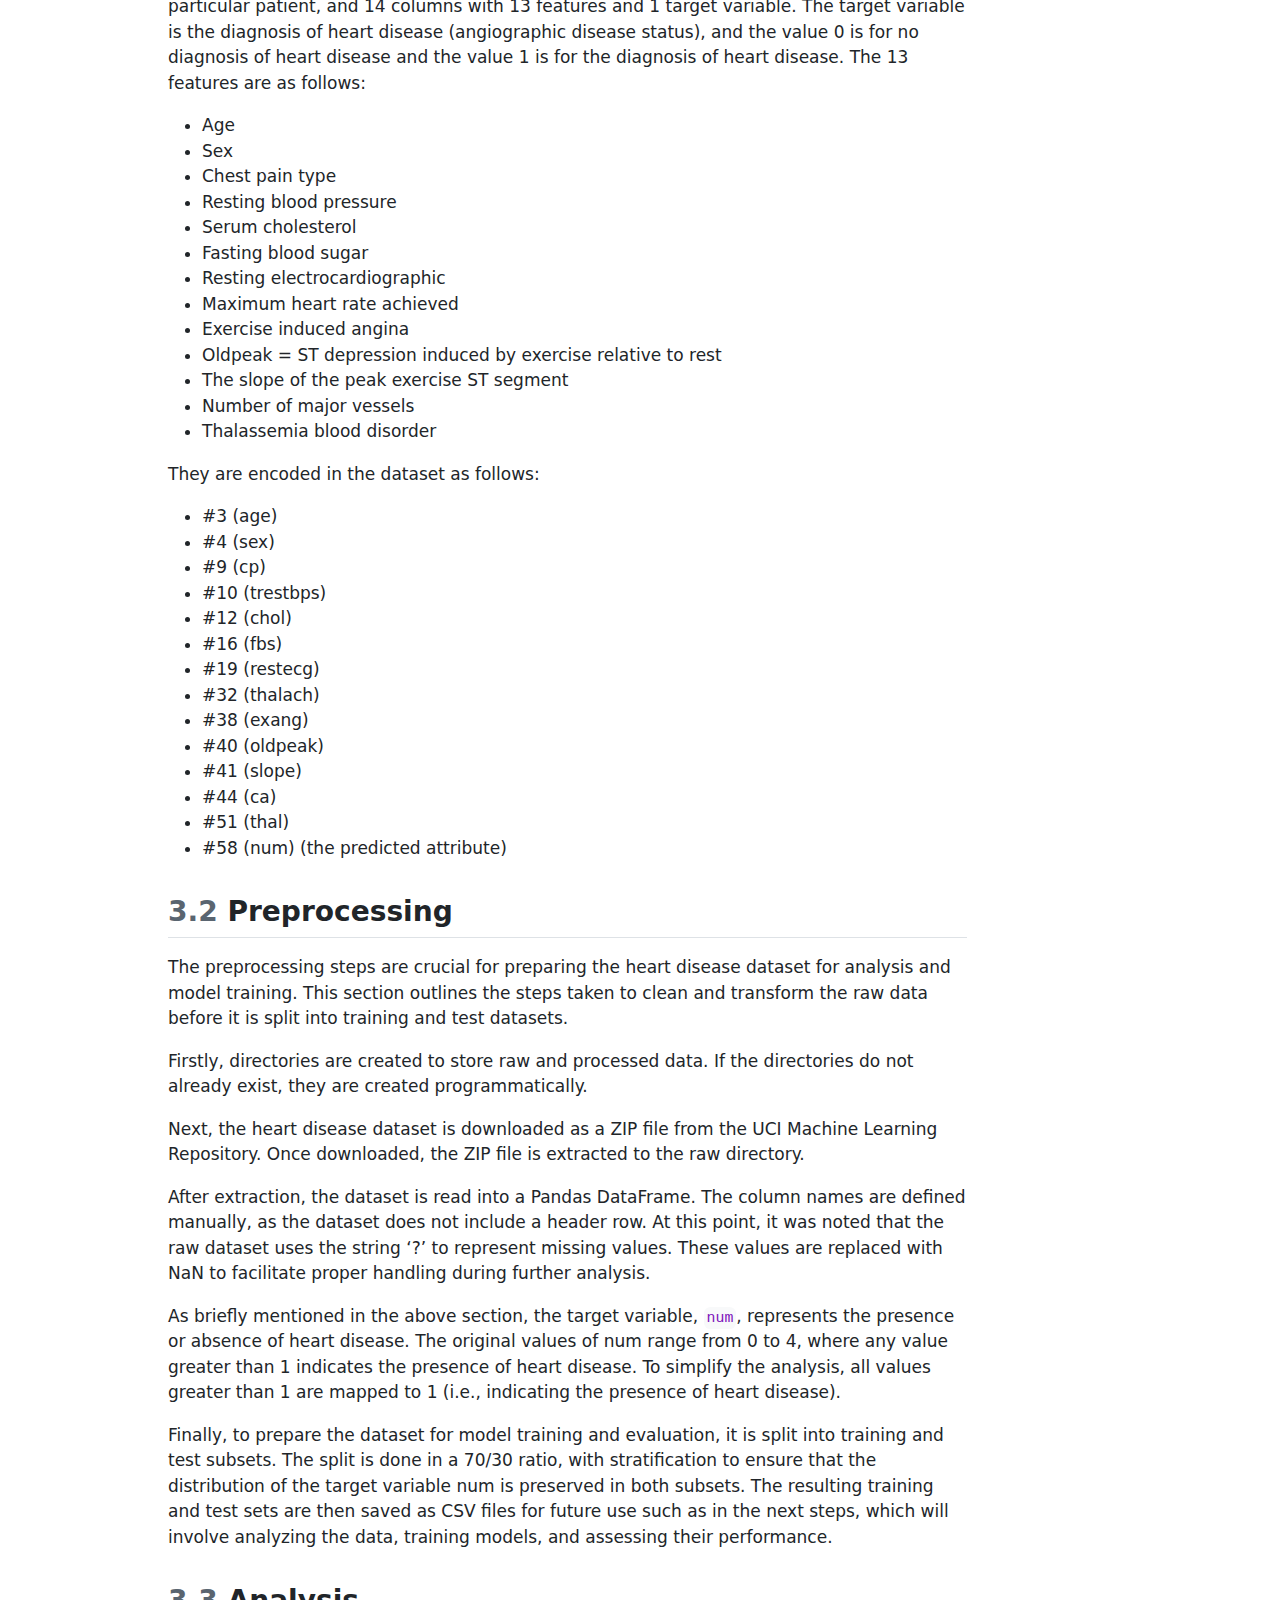
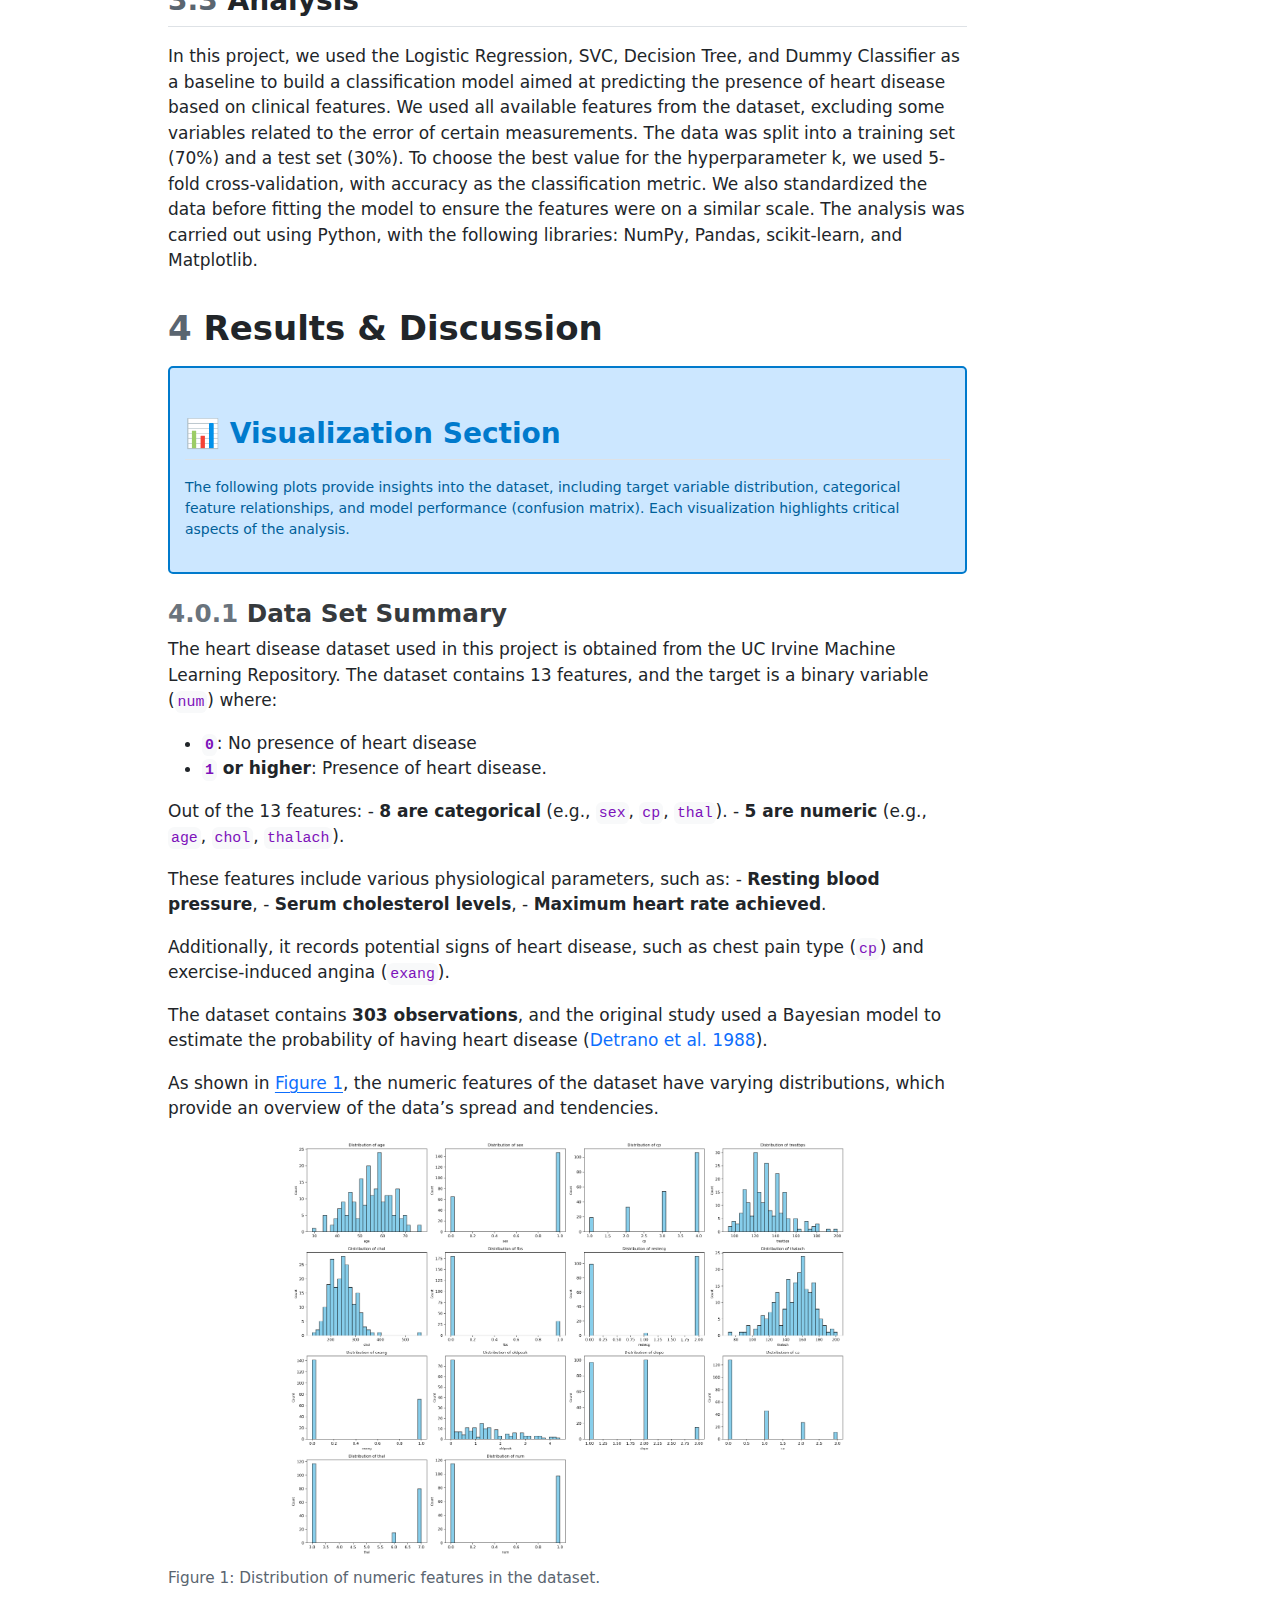
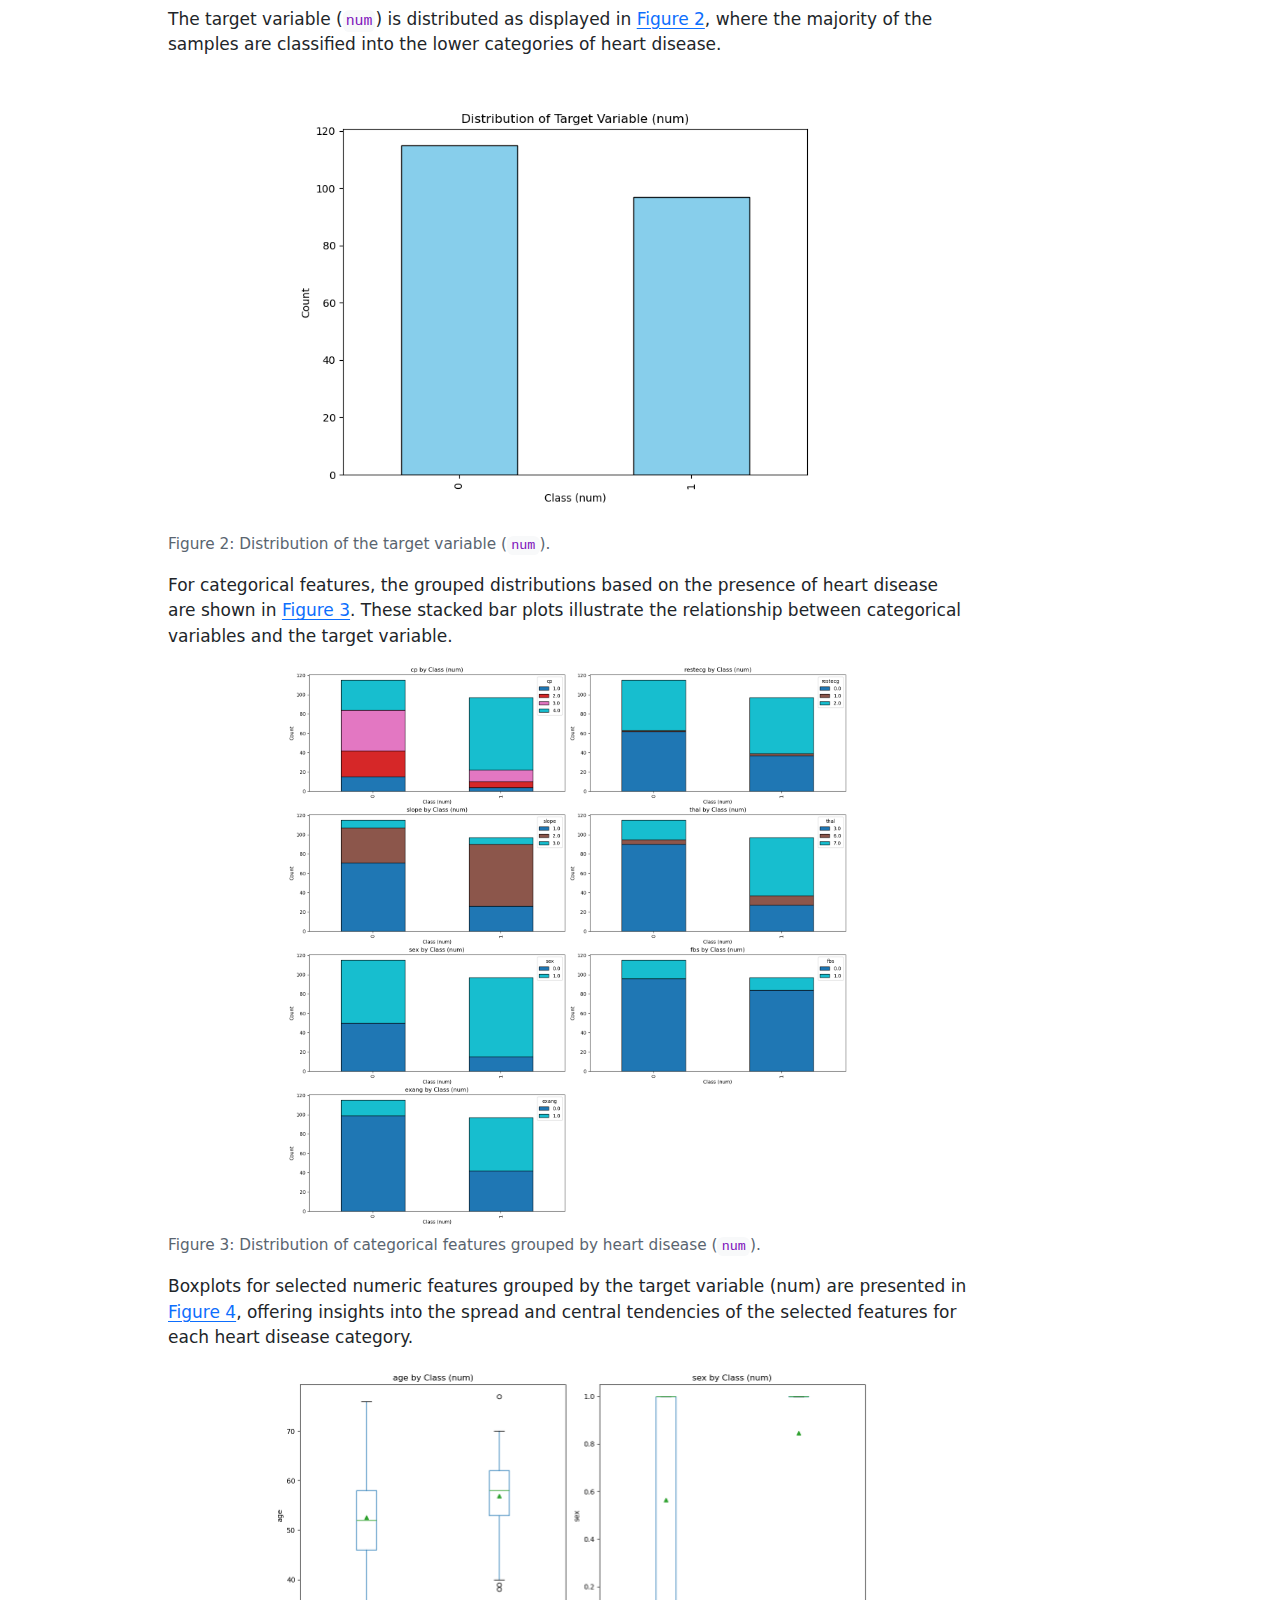
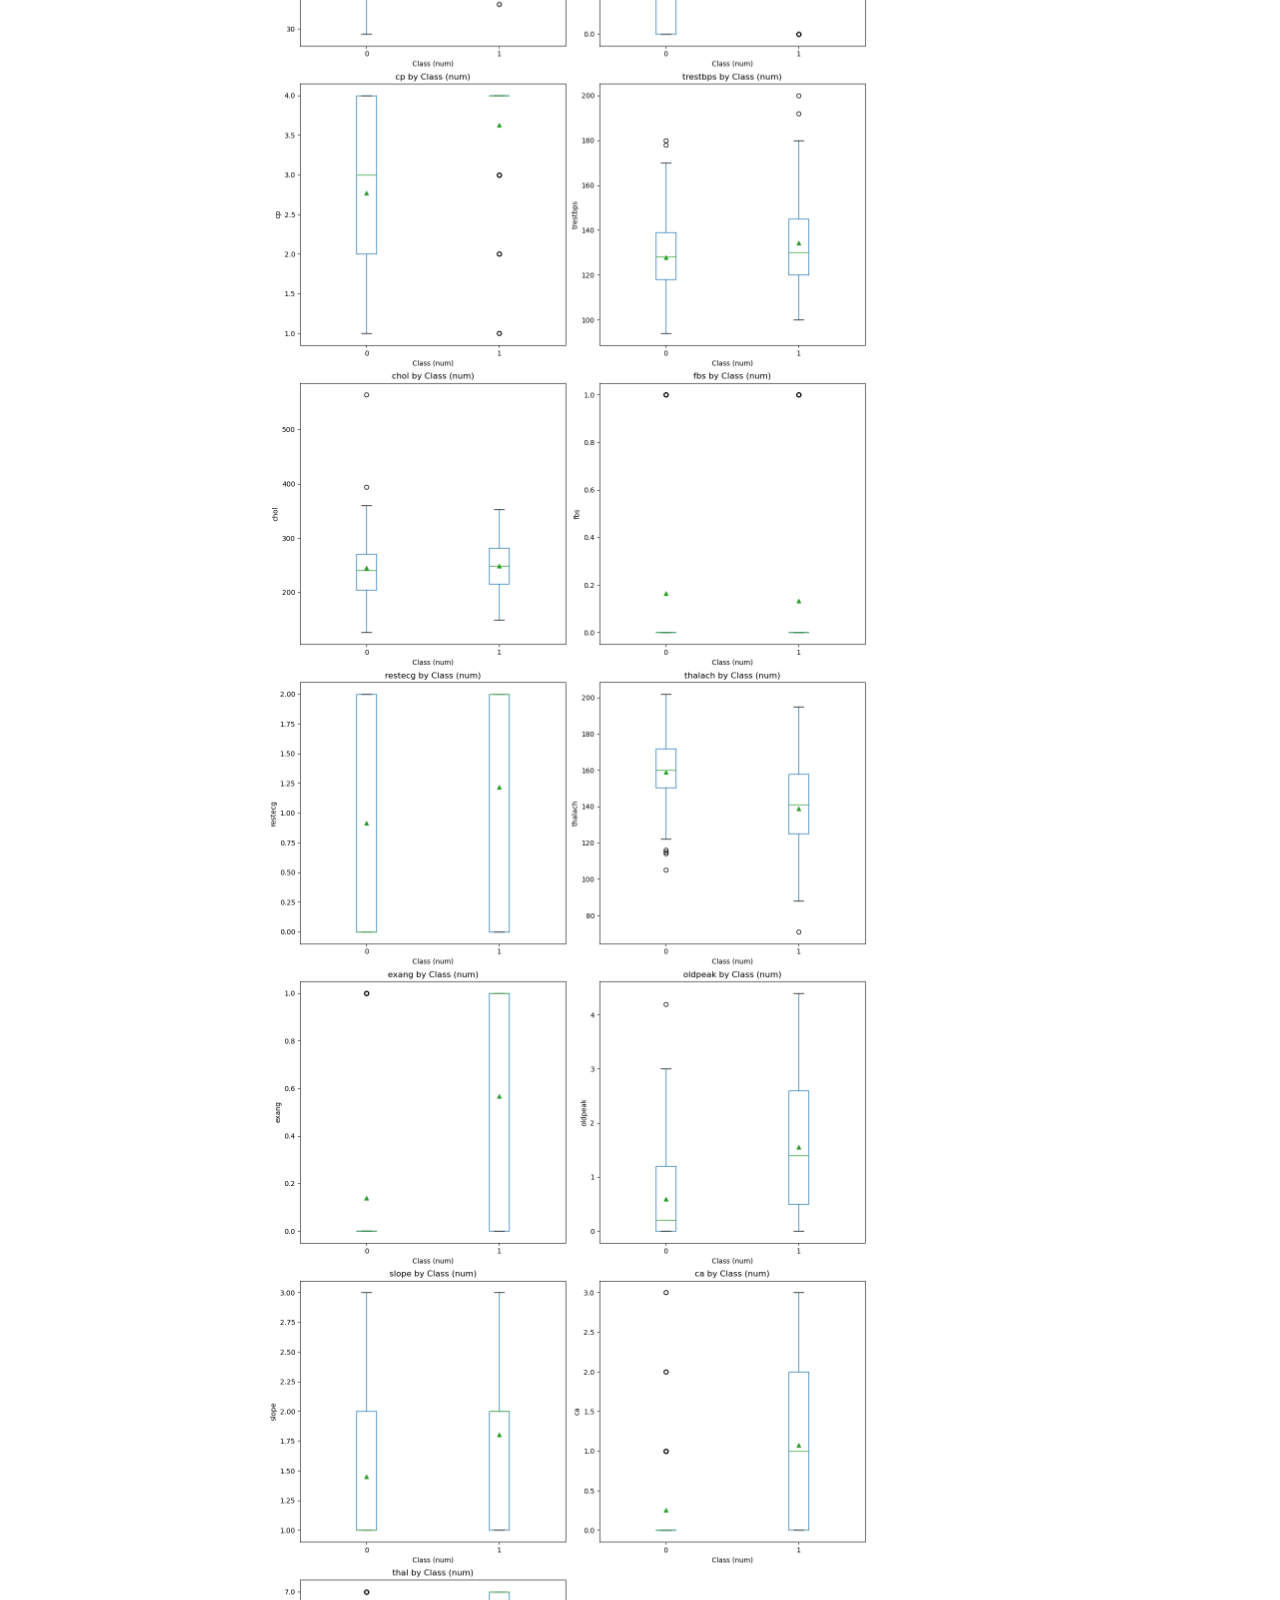
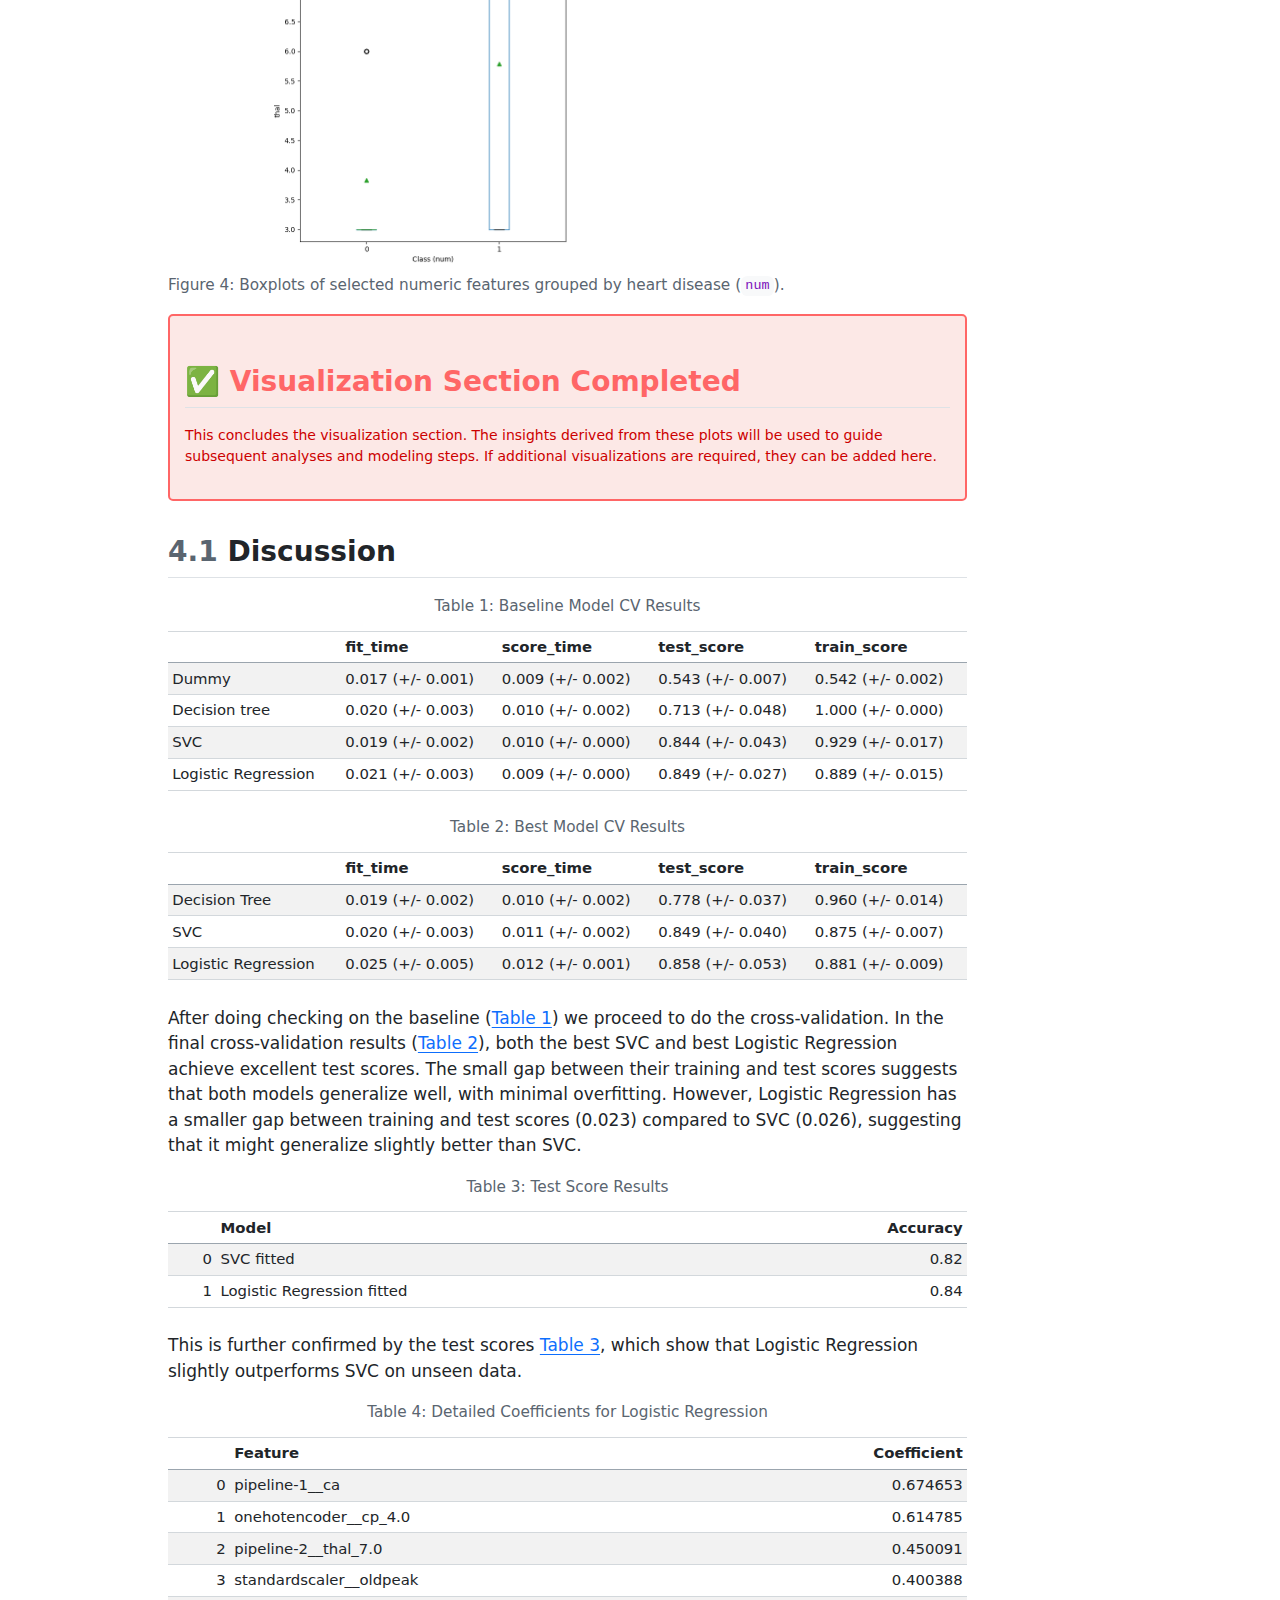
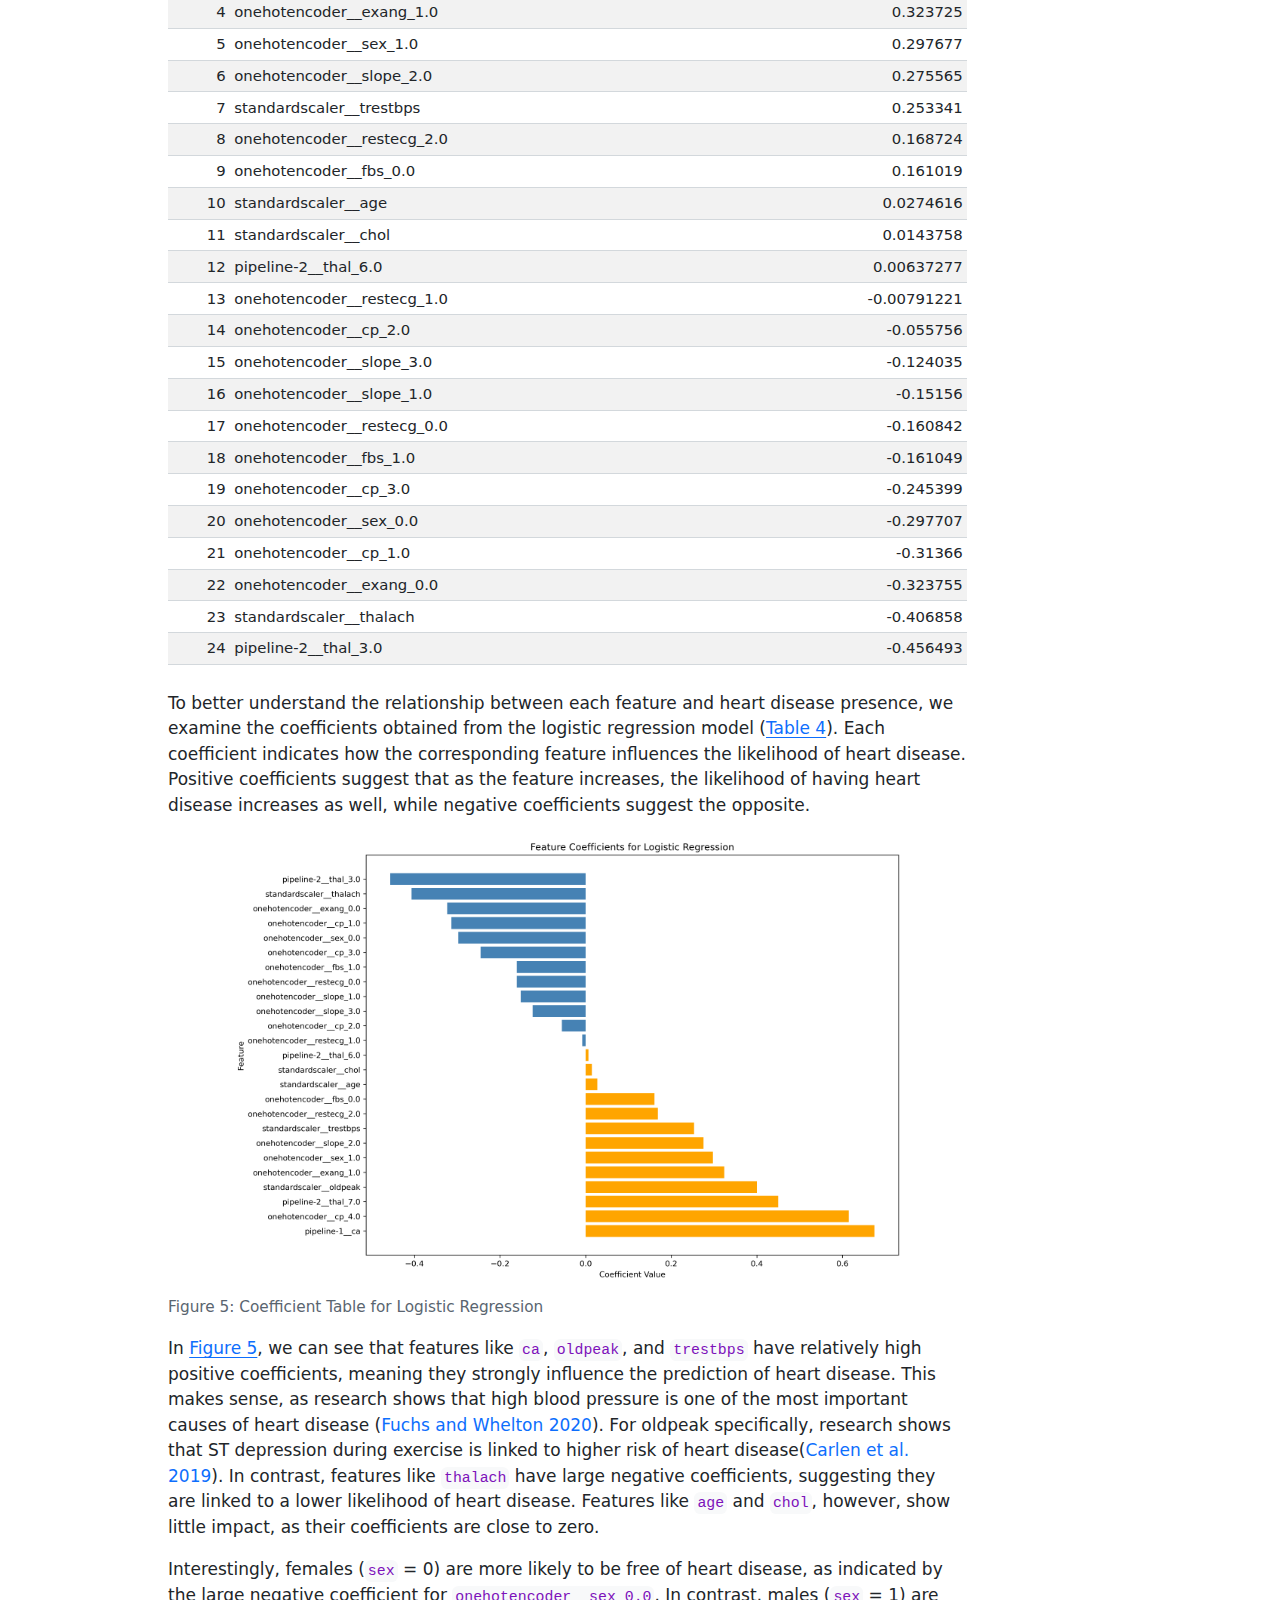
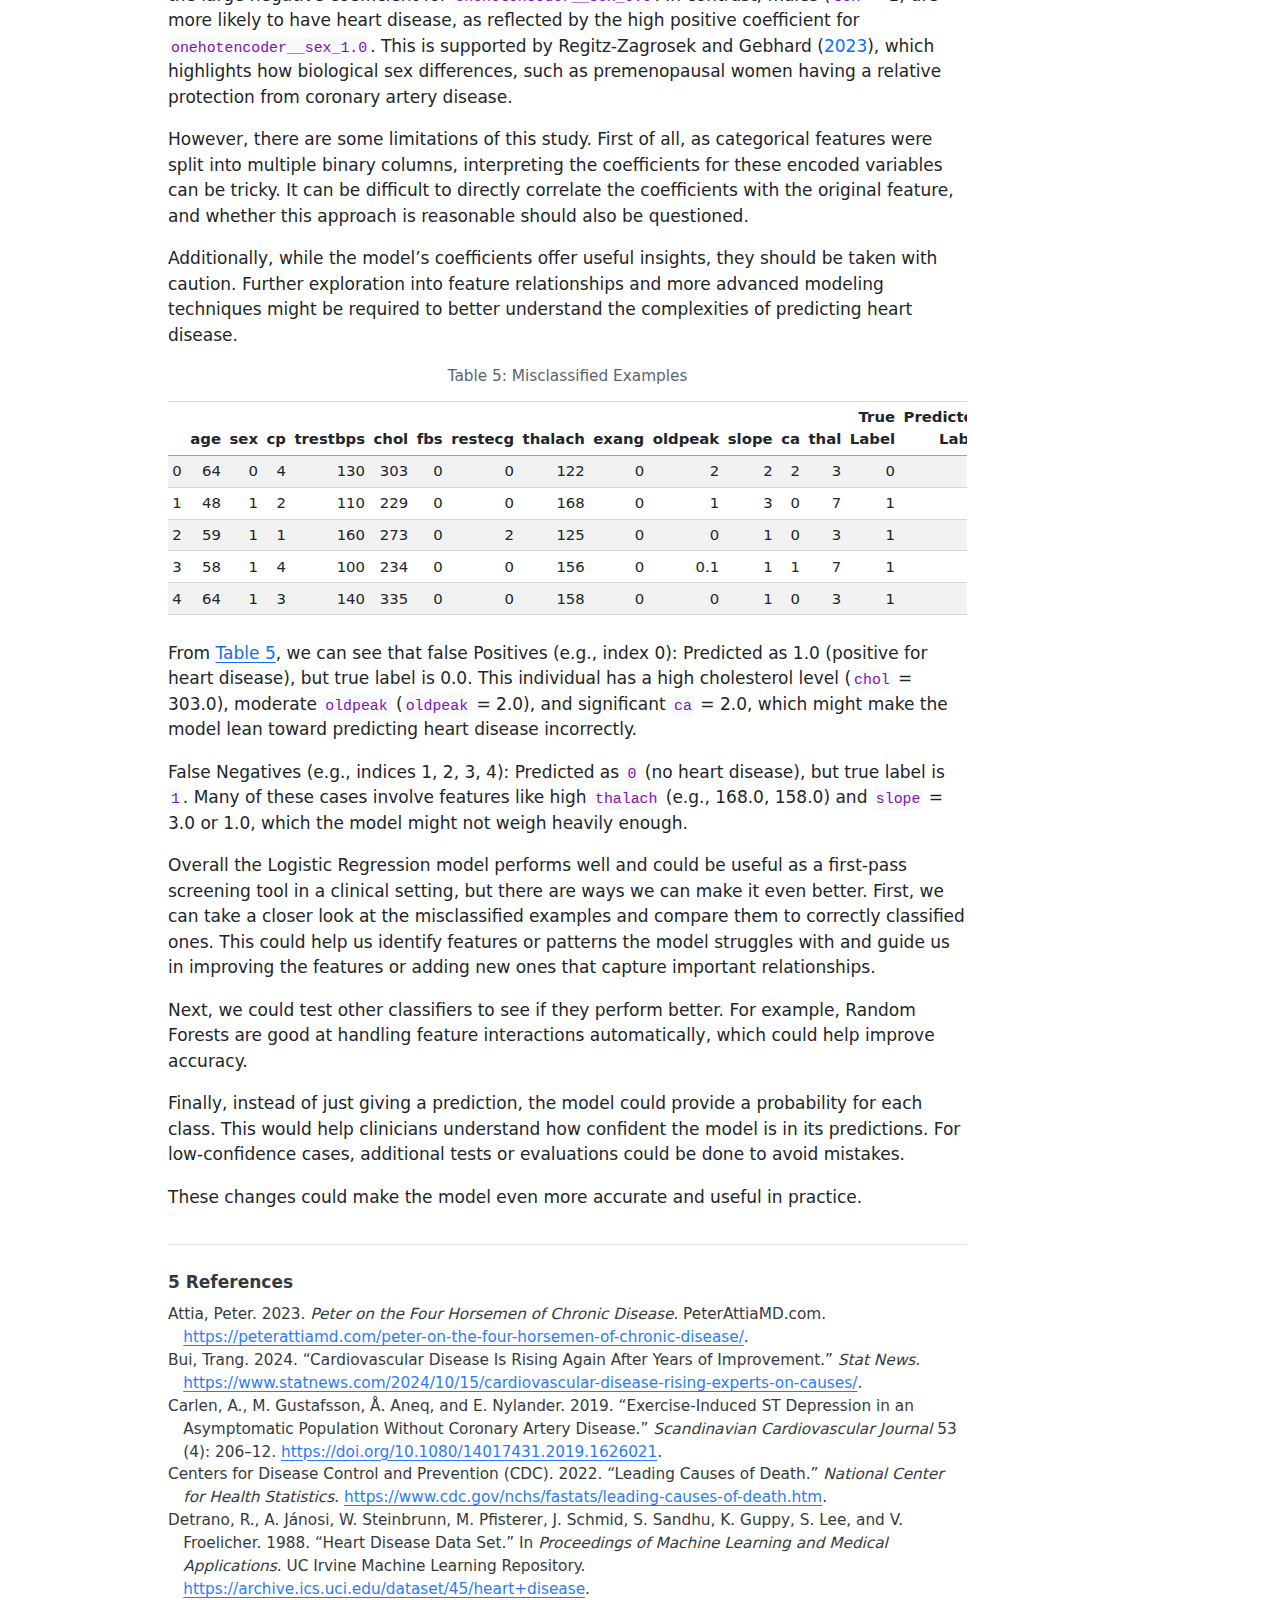
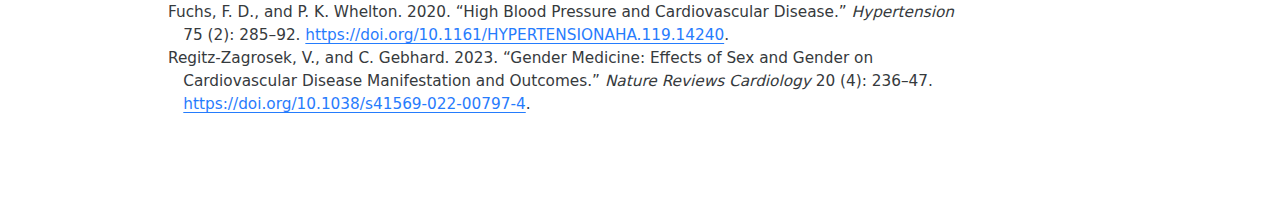
==== commit 746e51d0: "Update to latest files" ====
--- a/report/heart_disease_predictor_report.html
+++ b/report/heart_disease_predictor_report.html
@@ -201,7 +201,7 @@
 <div id="fig-numeric-distributions" class="quarto-float quarto-figure quarto-figure-center anchored">
 <figure class="quarto-float quarto-float-fig figure">
 <div aria-describedby="fig-numeric-distributions-caption-0ceaefa1-69ba-4598-a22c-09a6ac19f8ca">
-<img src="../results/figures/raw_feature_distributions.png" class="img-fluid figure-img" style="width:70.0%">
+<img src="../results/figures/eda_output_raw_feature_distributions.png" class="img-fluid figure-img" style="width:70.0%">
 </div>
 <figcaption class="quarto-float-caption-bottom quarto-float-caption quarto-float-fig" id="fig-numeric-distributions-caption-0ceaefa1-69ba-4598-a22c-09a6ac19f8ca">
 Figure&nbsp;1: Distribution of numeric features in the dataset.
@@ -212,7 +212,7 @@
 <div id="fig-target-distribution" class="quarto-float quarto-figure quarto-figure-center anchored">
 <figure class="quarto-float quarto-float-fig figure">
 <div aria-describedby="fig-target-distribution-caption-0ceaefa1-69ba-4598-a22c-09a6ac19f8ca">
-<img src="../results/figures/target_variable_distribution.png" class="img-fluid figure-img" style="width:75.0%">
+<img src="../results/figures/eda_output_target_distribution.png" class="img-fluid figure-img" style="width:75.0%">
 </div>
 <figcaption class="quarto-float-caption-bottom quarto-float-caption quarto-float-fig" id="fig-target-distribution-caption-0ceaefa1-69ba-4598-a22c-09a6ac19f8ca">
 Figure&nbsp;2: Distribution of the target variable (<code>num</code>).
@@ -223,7 +223,7 @@
 <div id="fig-categorical-distributions" class="quarto-float quarto-figure quarto-figure-center anchored">
 <figure class="quarto-float quarto-float-fig figure">
 <div aria-describedby="fig-categorical-distributions-caption-0ceaefa1-69ba-4598-a22c-09a6ac19f8ca">
-<img src="../results/figures/categorical_features_distribution.png" class="img-fluid figure-img" style="width:70.0%">
+<img src="../results/figures/eda_output_categorical_stacked_barplots.png" class="img-fluid figure-img" style="width:70.0%">
 </div>
 <figcaption class="quarto-float-caption-bottom quarto-float-caption quarto-float-fig" id="fig-categorical-distributions-caption-0ceaefa1-69ba-4598-a22c-09a6ac19f8ca">
 Figure&nbsp;3: Distribution of categorical features grouped by heart disease (<code>num</code>).
@@ -234,7 +234,7 @@
 <div id="fig-boxplots-class" class="quarto-float quarto-figure quarto-figure-center anchored">
 <figure class="quarto-float quarto-float-fig figure">
 <div aria-describedby="fig-boxplots-class-caption-0ceaefa1-69ba-4598-a22c-09a6ac19f8ca">
-<img src="../results/figures/raw_boxplots_by_class.png" class="img-fluid figure-img" style="width:75.0%">
+<img src="../results/figures/eda_output_numeric_boxplots.png" class="img-fluid figure-img" style="width:75.0%">
 </div>
 <figcaption class="quarto-float-caption-bottom quarto-float-caption quarto-float-fig" id="fig-boxplots-class-caption-0ceaefa1-69ba-4598-a22c-09a6ac19f8ca">
 Figure&nbsp;4: Boxplots of selected numeric features grouped by heart disease (<code>num</code>).
@@ -258,7 +258,7 @@
 Table&nbsp;1: Baseline Model CV Results
 </figcaption>
 <div aria-describedby="tbl-baseline_cv_results_df-caption-0ceaefa1-69ba-4598-a22c-09a6ac19f8ca">
-<div class="cell-output cell-output-display cell-output-markdown" data-execution_count="3">
+<div class="cell-output cell-output-display cell-output-markdown" data-execution_count="39">
 <table class="do-not-create-environment cell caption-top table table-sm table-striped small">
 <colgroup>
 <col style="width: 21%">
@@ -279,29 +279,29 @@
 <tbody>
 <tr class="odd">
 <td style="text-align: left;">Dummy</td>
-<td style="text-align: left;">0.009 (+/- 0.003)</td>
-<td style="text-align: left;">0.005 (+/- 0.003)</td>
+<td style="text-align: left;">0.017 (+/- 0.001)</td>
+<td style="text-align: left;">0.009 (+/- 0.002)</td>
 <td style="text-align: left;">0.543 (+/- 0.007)</td>
 <td style="text-align: left;">0.542 (+/- 0.002)</td>
 </tr>
 <tr class="even">
 <td style="text-align: left;">Decision tree</td>
-<td style="text-align: left;">0.011 (+/- 0.003)</td>
-<td style="text-align: left;">0.003 (+/- 0.004)</td>
+<td style="text-align: left;">0.020 (+/- 0.003)</td>
+<td style="text-align: left;">0.010 (+/- 0.002)</td>
 <td style="text-align: left;">0.713 (+/- 0.048)</td>
 <td style="text-align: left;">1.000 (+/- 0.000)</td>
 </tr>
 <tr class="odd">
 <td style="text-align: left;">SVC</td>
-<td style="text-align: left;">0.010 (+/- 0.003)</td>
-<td style="text-align: left;">0.005 (+/- 0.002)</td>
+<td style="text-align: left;">0.019 (+/- 0.002)</td>
+<td style="text-align: left;">0.010 (+/- 0.000)</td>
 <td style="text-align: left;">0.844 (+/- 0.043)</td>
 <td style="text-align: left;">0.929 (+/- 0.017)</td>
 </tr>
 <tr class="even">
 <td style="text-align: left;">Logistic Regression</td>
-<td style="text-align: left;">0.012 (+/- 0.001)</td>
-<td style="text-align: left;">0.005 (+/- 0.002)</td>
+<td style="text-align: left;">0.021 (+/- 0.003)</td>
+<td style="text-align: left;">0.009 (+/- 0.000)</td>
 <td style="text-align: left;">0.849 (+/- 0.027)</td>
 <td style="text-align: left;">0.889 (+/- 0.015)</td>
 </tr>
@@ -319,7 +319,7 @@
 Table&nbsp;2: Best Model CV Results
 </figcaption>
 <div aria-describedby="tbl-best_model_cv_results_df-caption-0ceaefa1-69ba-4598-a22c-09a6ac19f8ca">
-<div class="cell-output cell-output-display cell-output-markdown" data-execution_count="4">
+<div class="cell-output cell-output-display cell-output-markdown" data-execution_count="40">
 <table class="do-not-create-environment cell caption-top table table-sm table-striped small">
 <colgroup>
 <col style="width: 21%">
@@ -340,22 +340,22 @@
 <tbody>
 <tr class="odd">
 <td style="text-align: left;">Decision Tree</td>
-<td style="text-align: left;">0.012 (+/- 0.001)</td>
-<td style="text-align: left;">0.004 (+/- 0.003)</td>
+<td style="text-align: left;">0.019 (+/- 0.002)</td>
+<td style="text-align: left;">0.010 (+/- 0.002)</td>
 <td style="text-align: left;">0.778 (+/- 0.037)</td>
 <td style="text-align: left;">0.960 (+/- 0.014)</td>
 </tr>
 <tr class="even">
 <td style="text-align: left;">SVC</td>
-<td style="text-align: left;">0.008 (+/- 0.003)</td>
-<td style="text-align: left;">0.005 (+/- 0.003)</td>
+<td style="text-align: left;">0.020 (+/- 0.003)</td>
+<td style="text-align: left;">0.011 (+/- 0.002)</td>
 <td style="text-align: left;">0.849 (+/- 0.040)</td>
 <td style="text-align: left;">0.875 (+/- 0.007)</td>
 </tr>
 <tr class="odd">
 <td style="text-align: left;">Logistic Regression</td>
+<td style="text-align: left;">0.025 (+/- 0.005)</td>
 <td style="text-align: left;">0.012 (+/- 0.001)</td>
-<td style="text-align: left;">0.006 (+/- 0.001)</td>
 <td style="text-align: left;">0.858 (+/- 0.053)</td>
 <td style="text-align: left;">0.881 (+/- 0.009)</td>
 </tr>
@@ -374,7 +374,7 @@
 Table&nbsp;3: Test Score Results
 </figcaption>
 <div aria-describedby="tbl-test_scores_df-caption-0ceaefa1-69ba-4598-a22c-09a6ac19f8ca">
-<div class="cell-output cell-output-display cell-output-markdown" data-execution_count="6">
+<div class="cell-output cell-output-display cell-output-markdown" data-execution_count="42">
 <table class="do-not-create-environment cell caption-top table table-sm table-striped small">
 <thead>
 <tr class="header">
@@ -409,7 +409,7 @@
 Table&nbsp;4: Detailed Coefficients for Logistic Regression
 </figcaption>
 <div aria-describedby="tbl-coefficient_df-caption-0ceaefa1-69ba-4598-a22c-09a6ac19f8ca">
-<div class="cell-output cell-output-display cell-output-markdown" data-execution_count="7">
+<div class="cell-output cell-output-display cell-output-markdown" data-execution_count="43">
 <table class="do-not-create-environment cell caption-top table table-sm table-striped small">
 <thead>
 <tr class="header">
@@ -573,7 +573,7 @@
 Table&nbsp;5: Misclassified Examples
 </figcaption>
 <div aria-describedby="tbl-misclassified_examples_df-caption-0ceaefa1-69ba-4598-a22c-09a6ac19f8ca">
-<div class="cell-output cell-output-display cell-output-markdown" data-execution_count="8">
+<div class="cell-output cell-output-display cell-output-markdown" data-execution_count="44">
 <table class="do-not-create-environment cell caption-top table table-sm table-striped small">
 <colgroup>
 <col style="width: 2%">
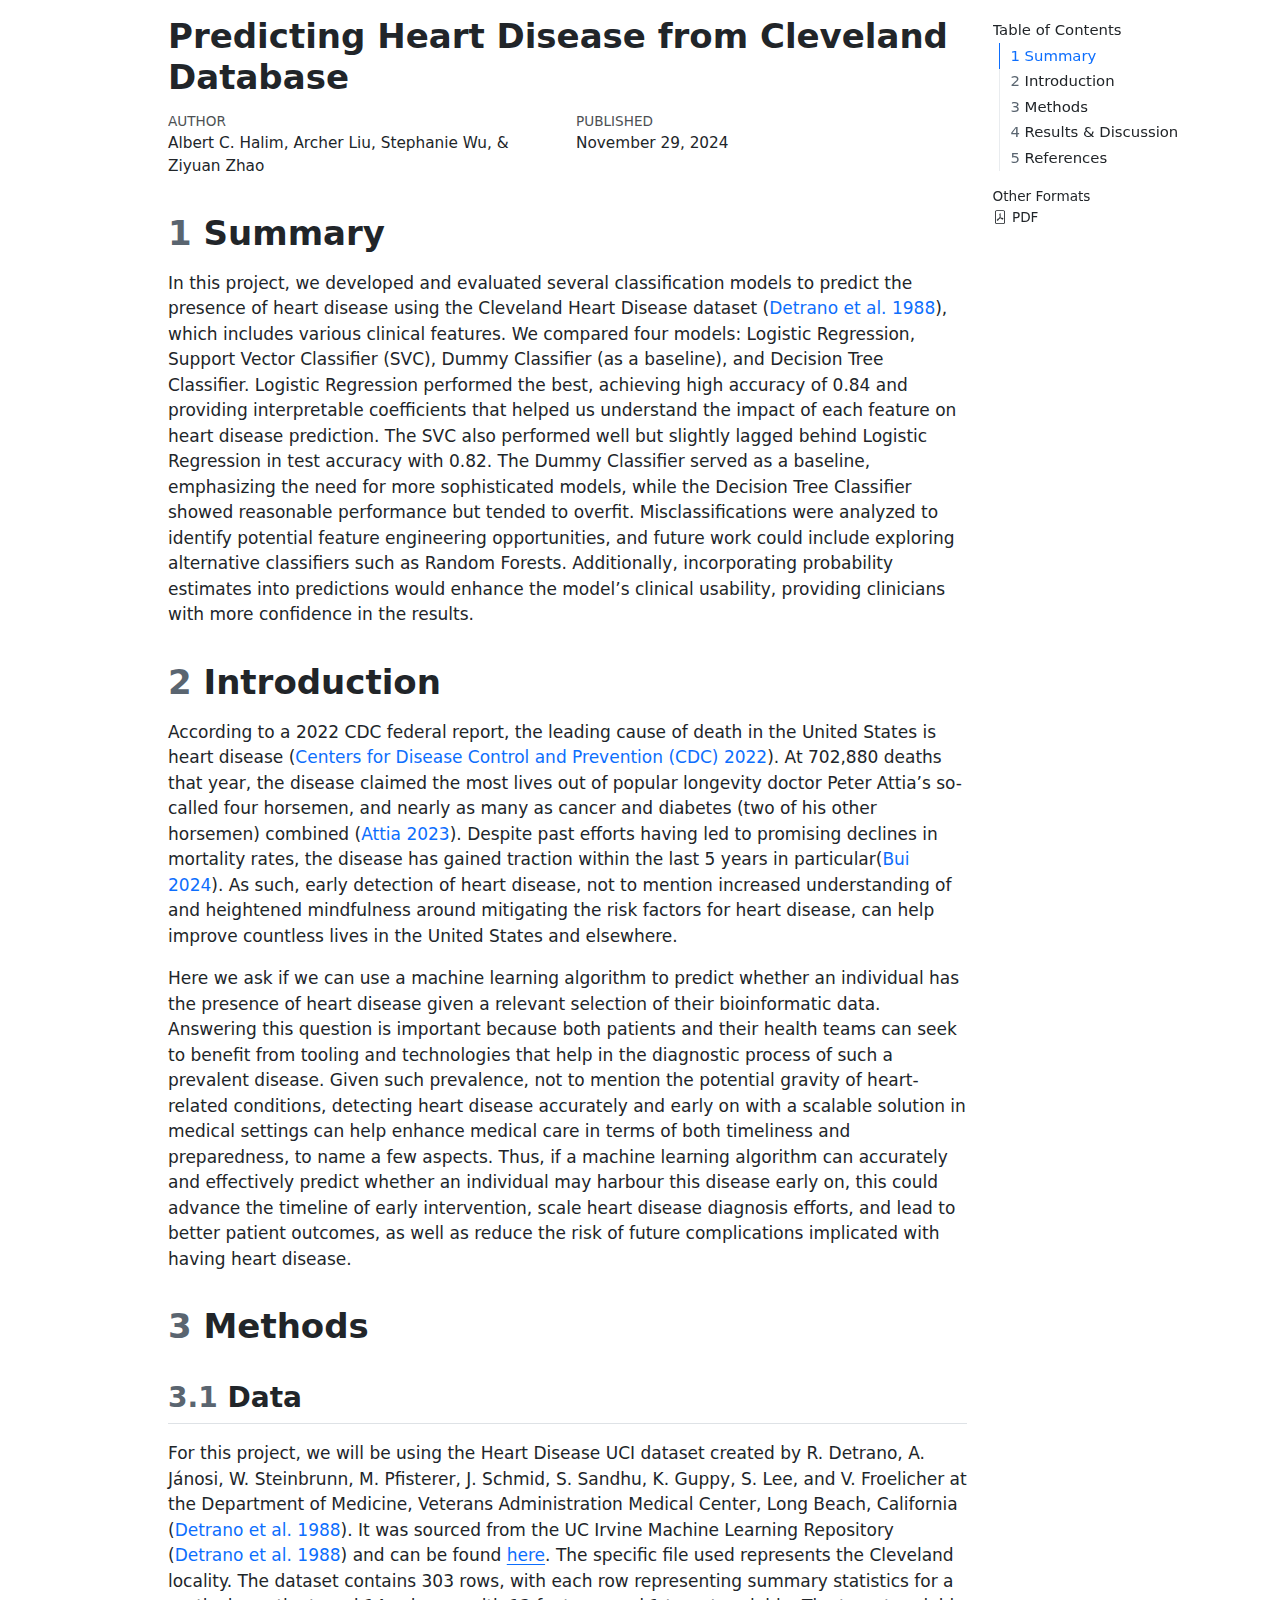
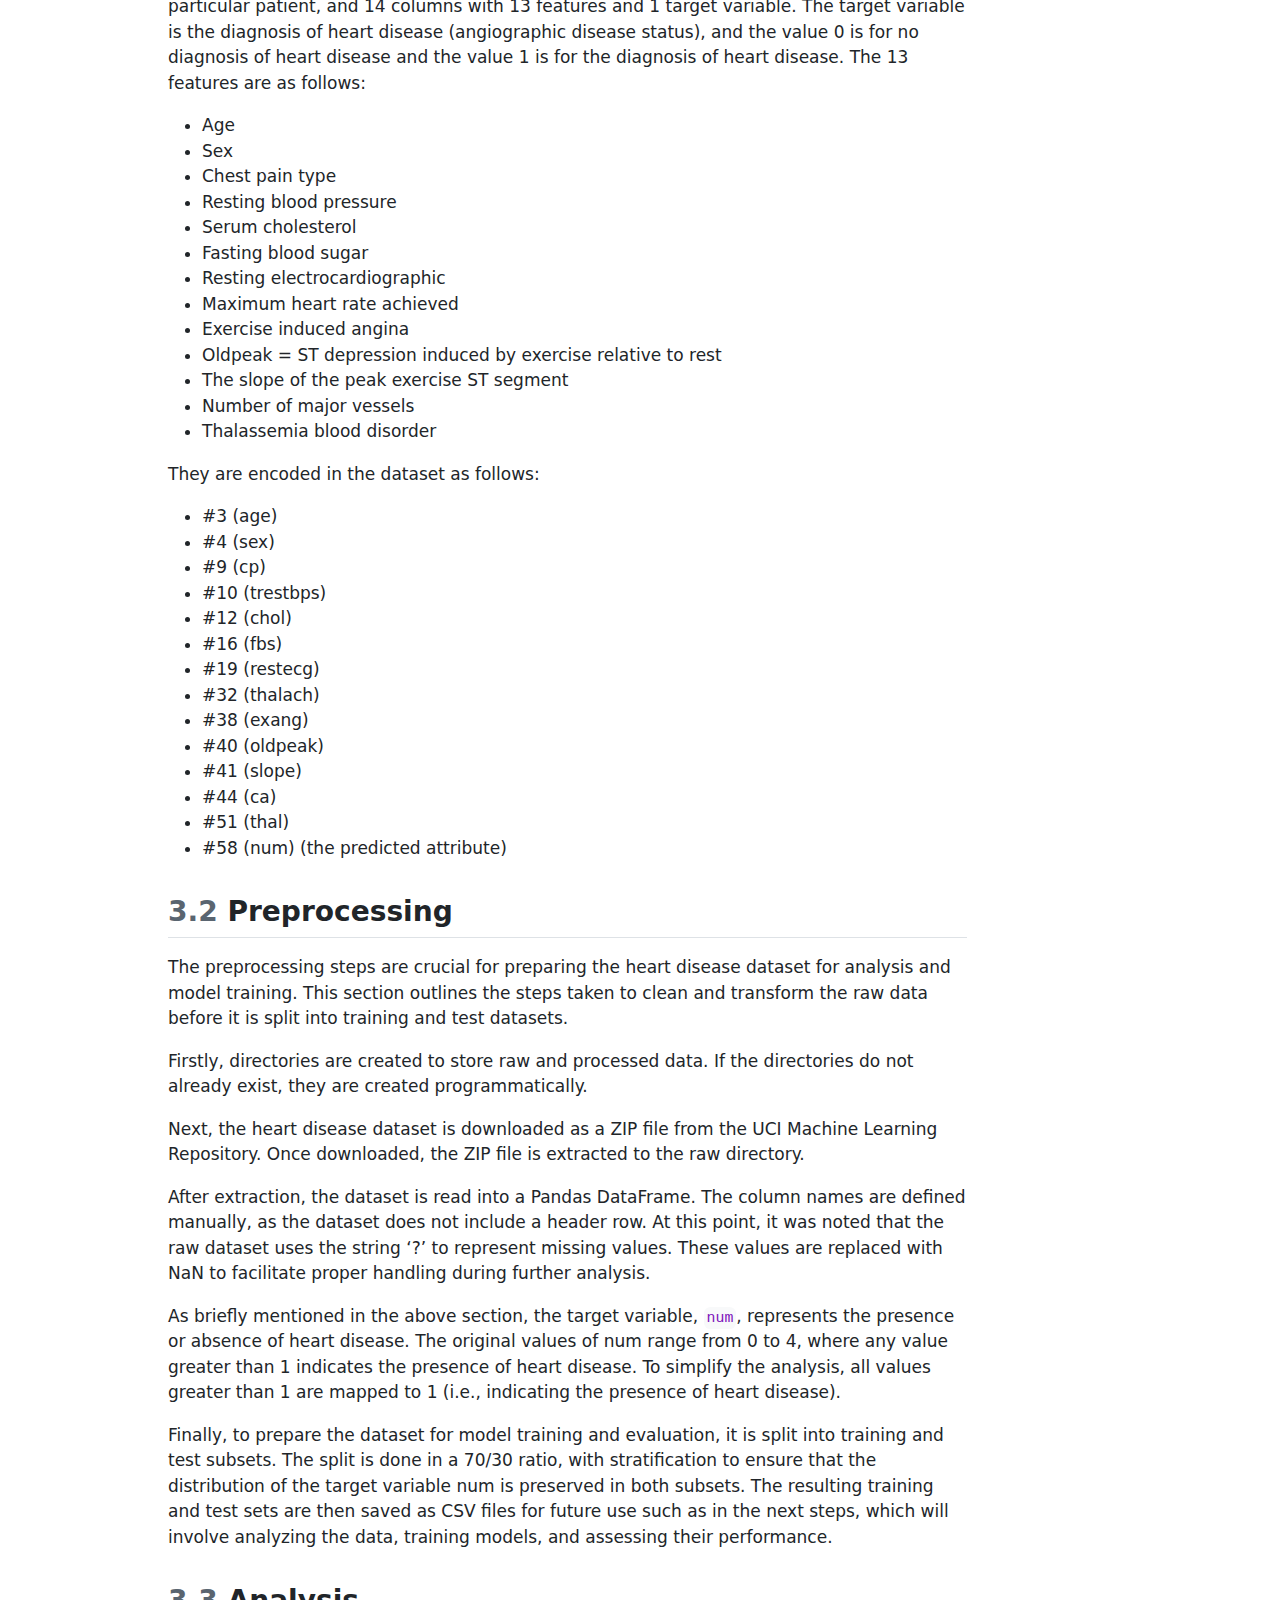
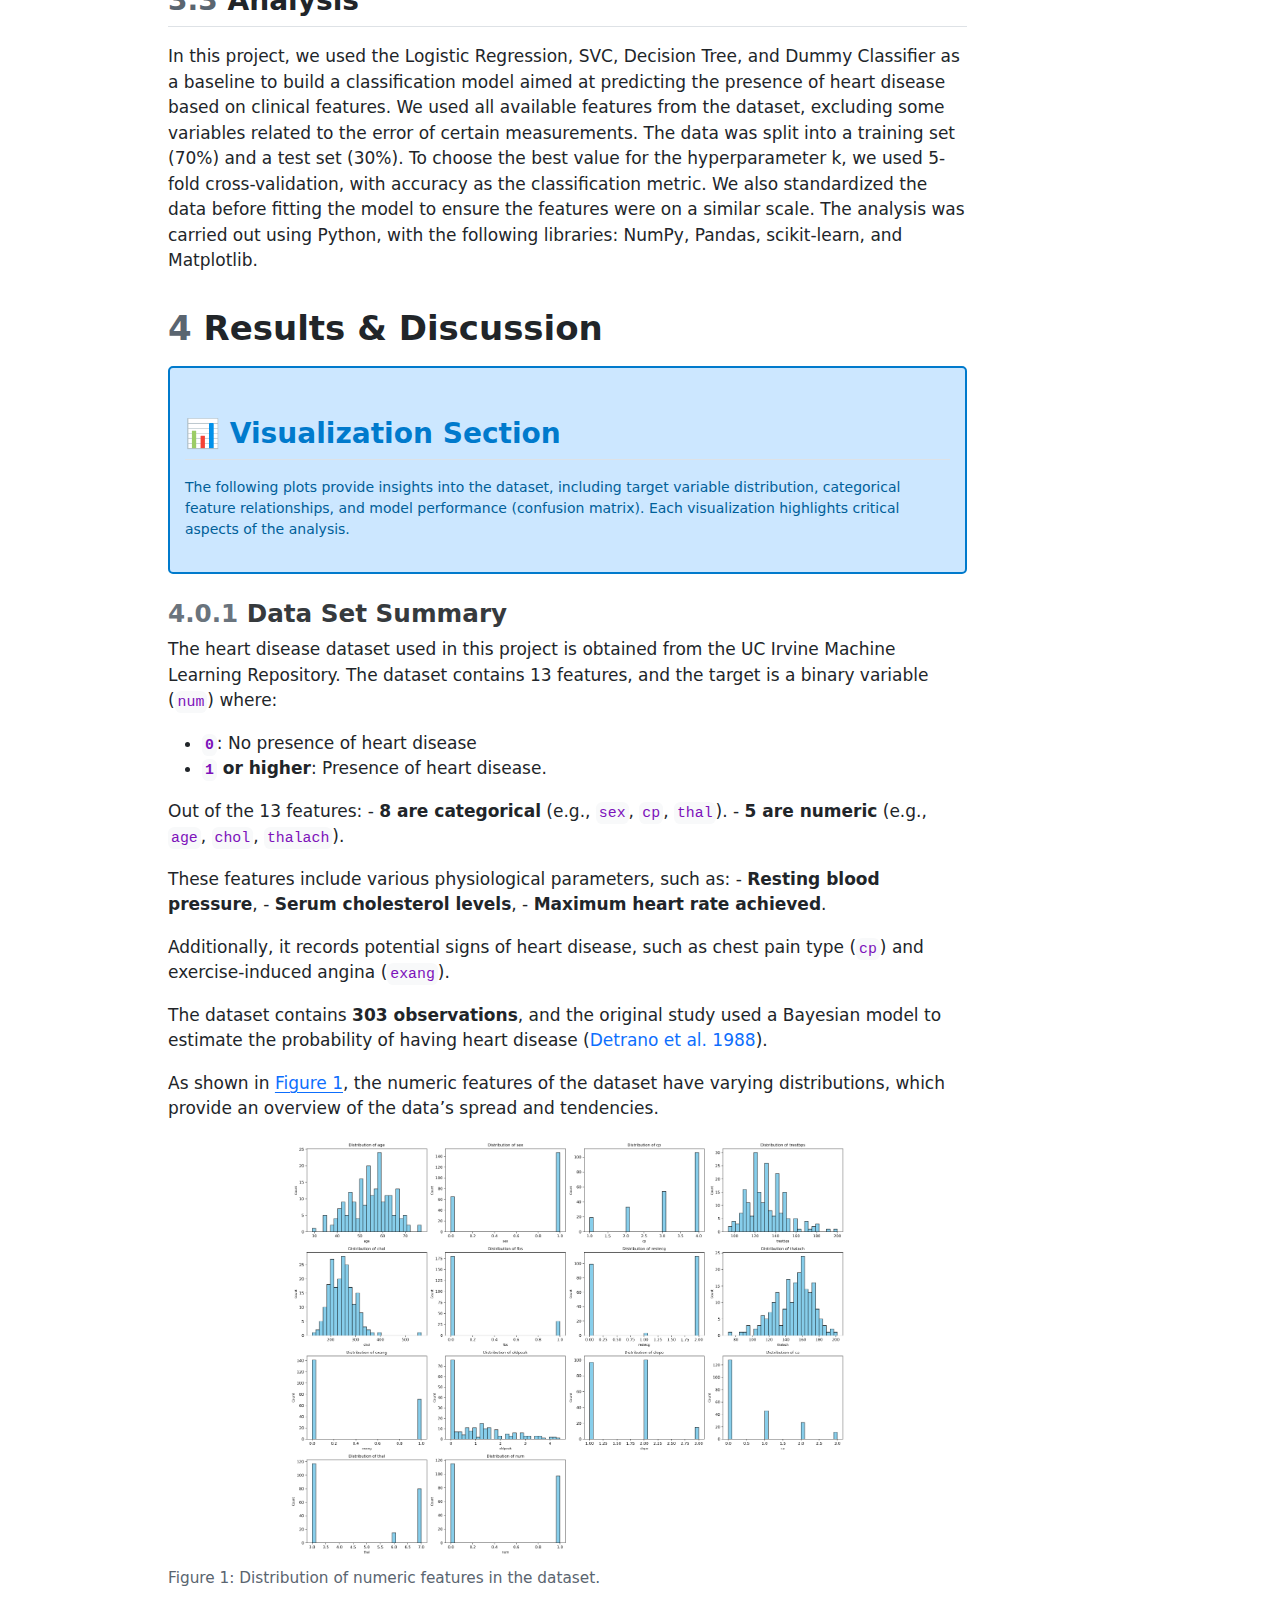
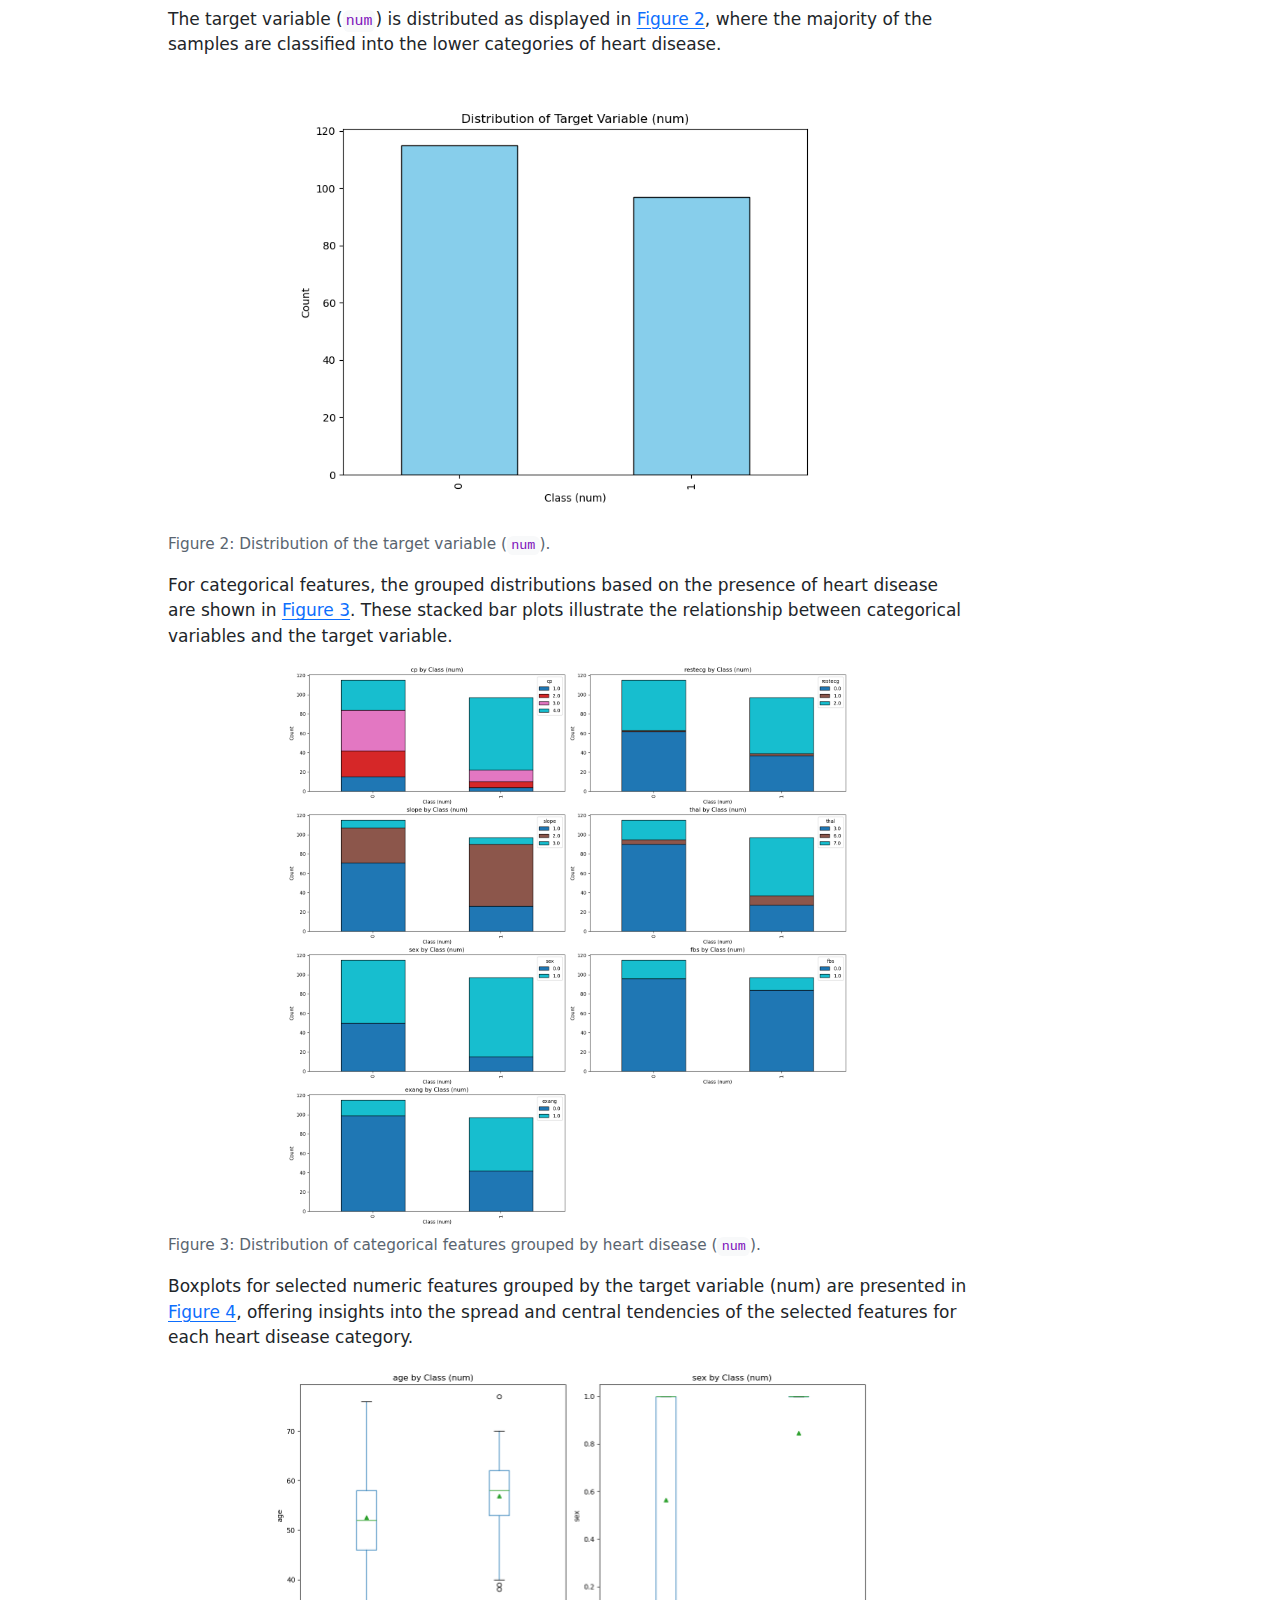
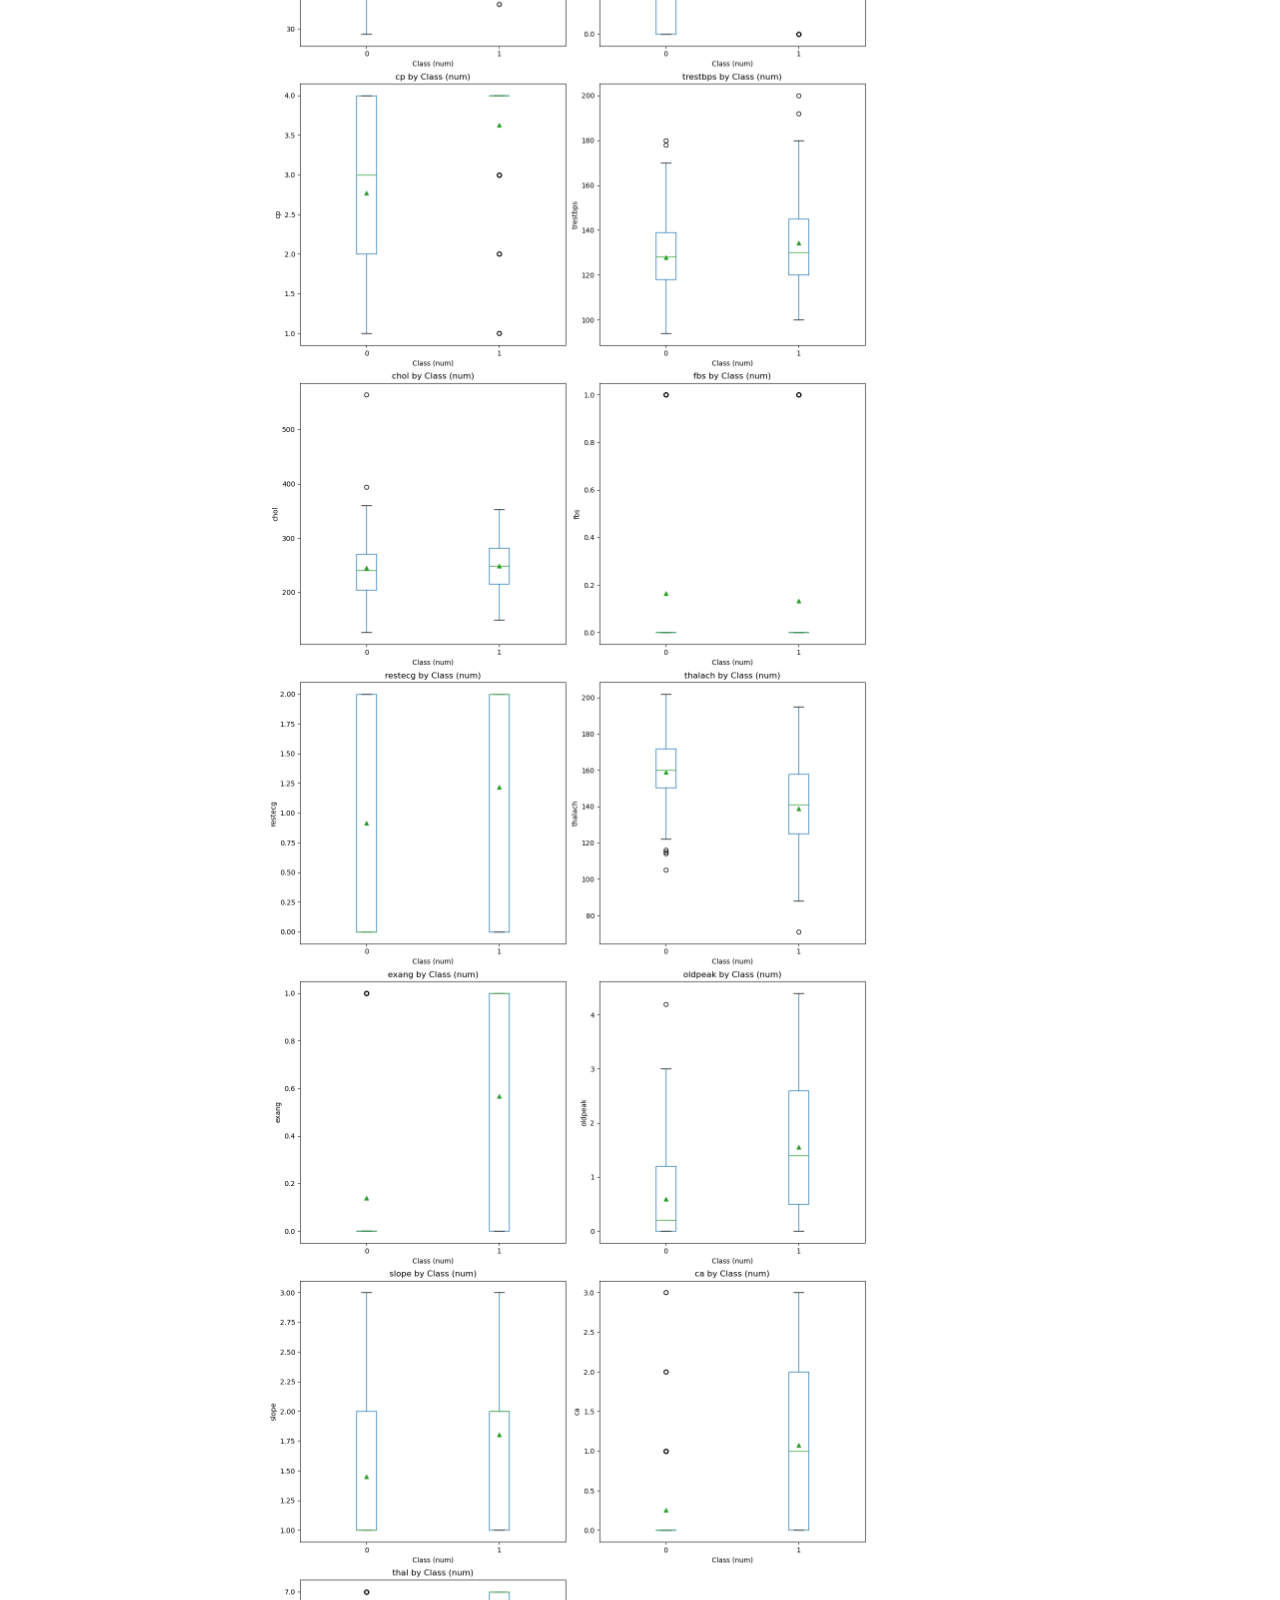
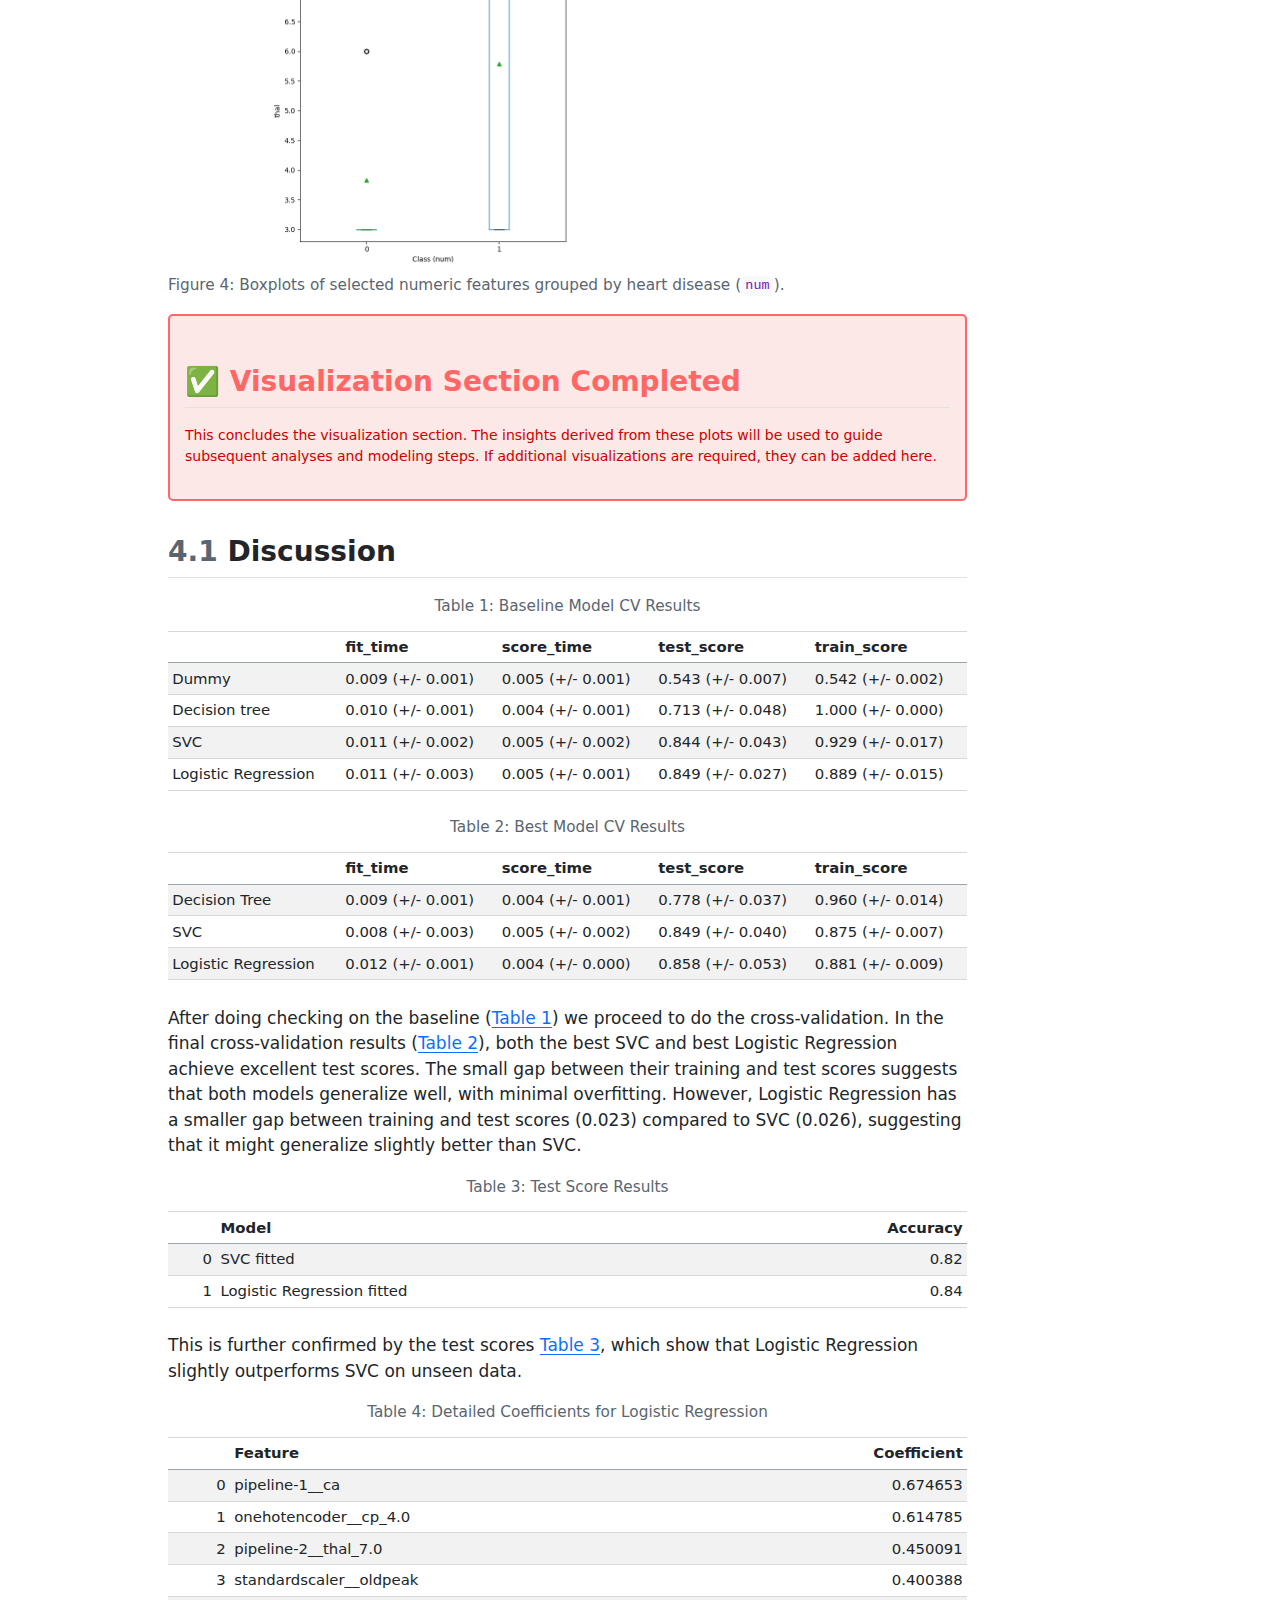
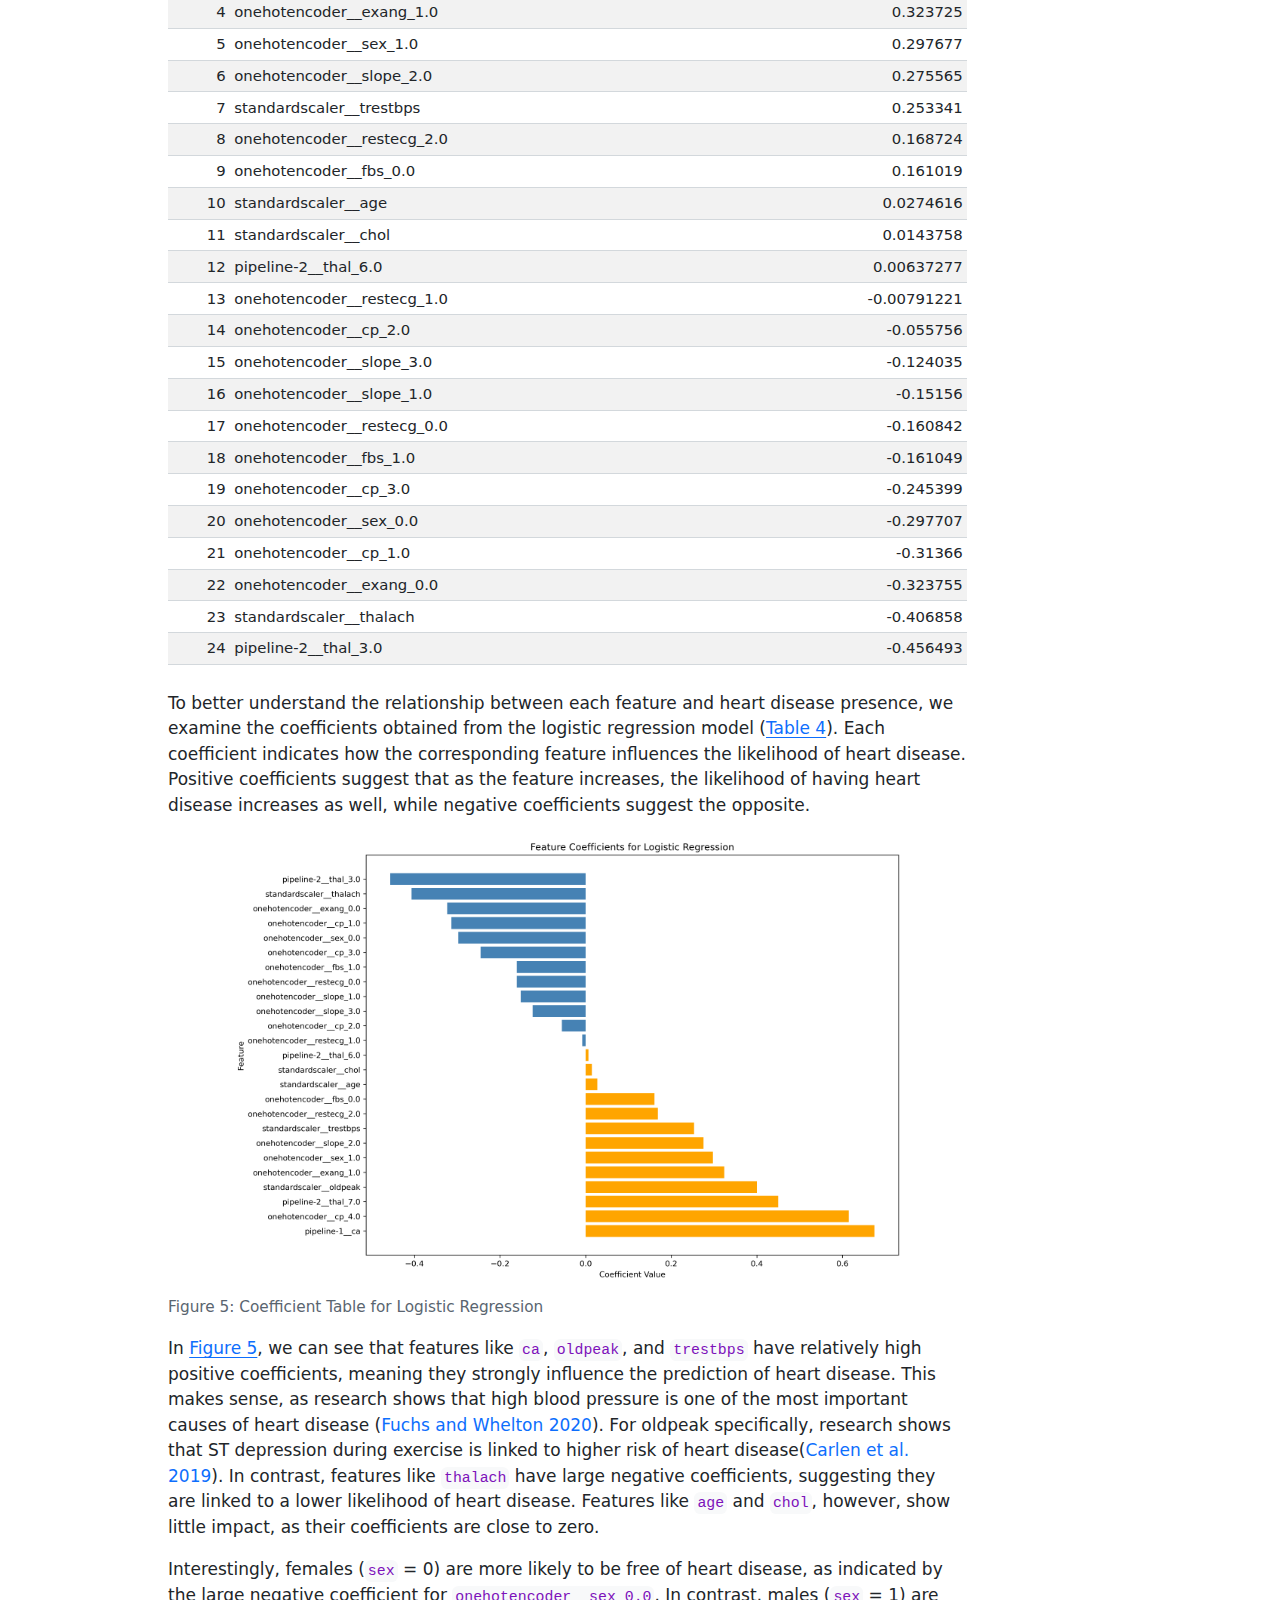
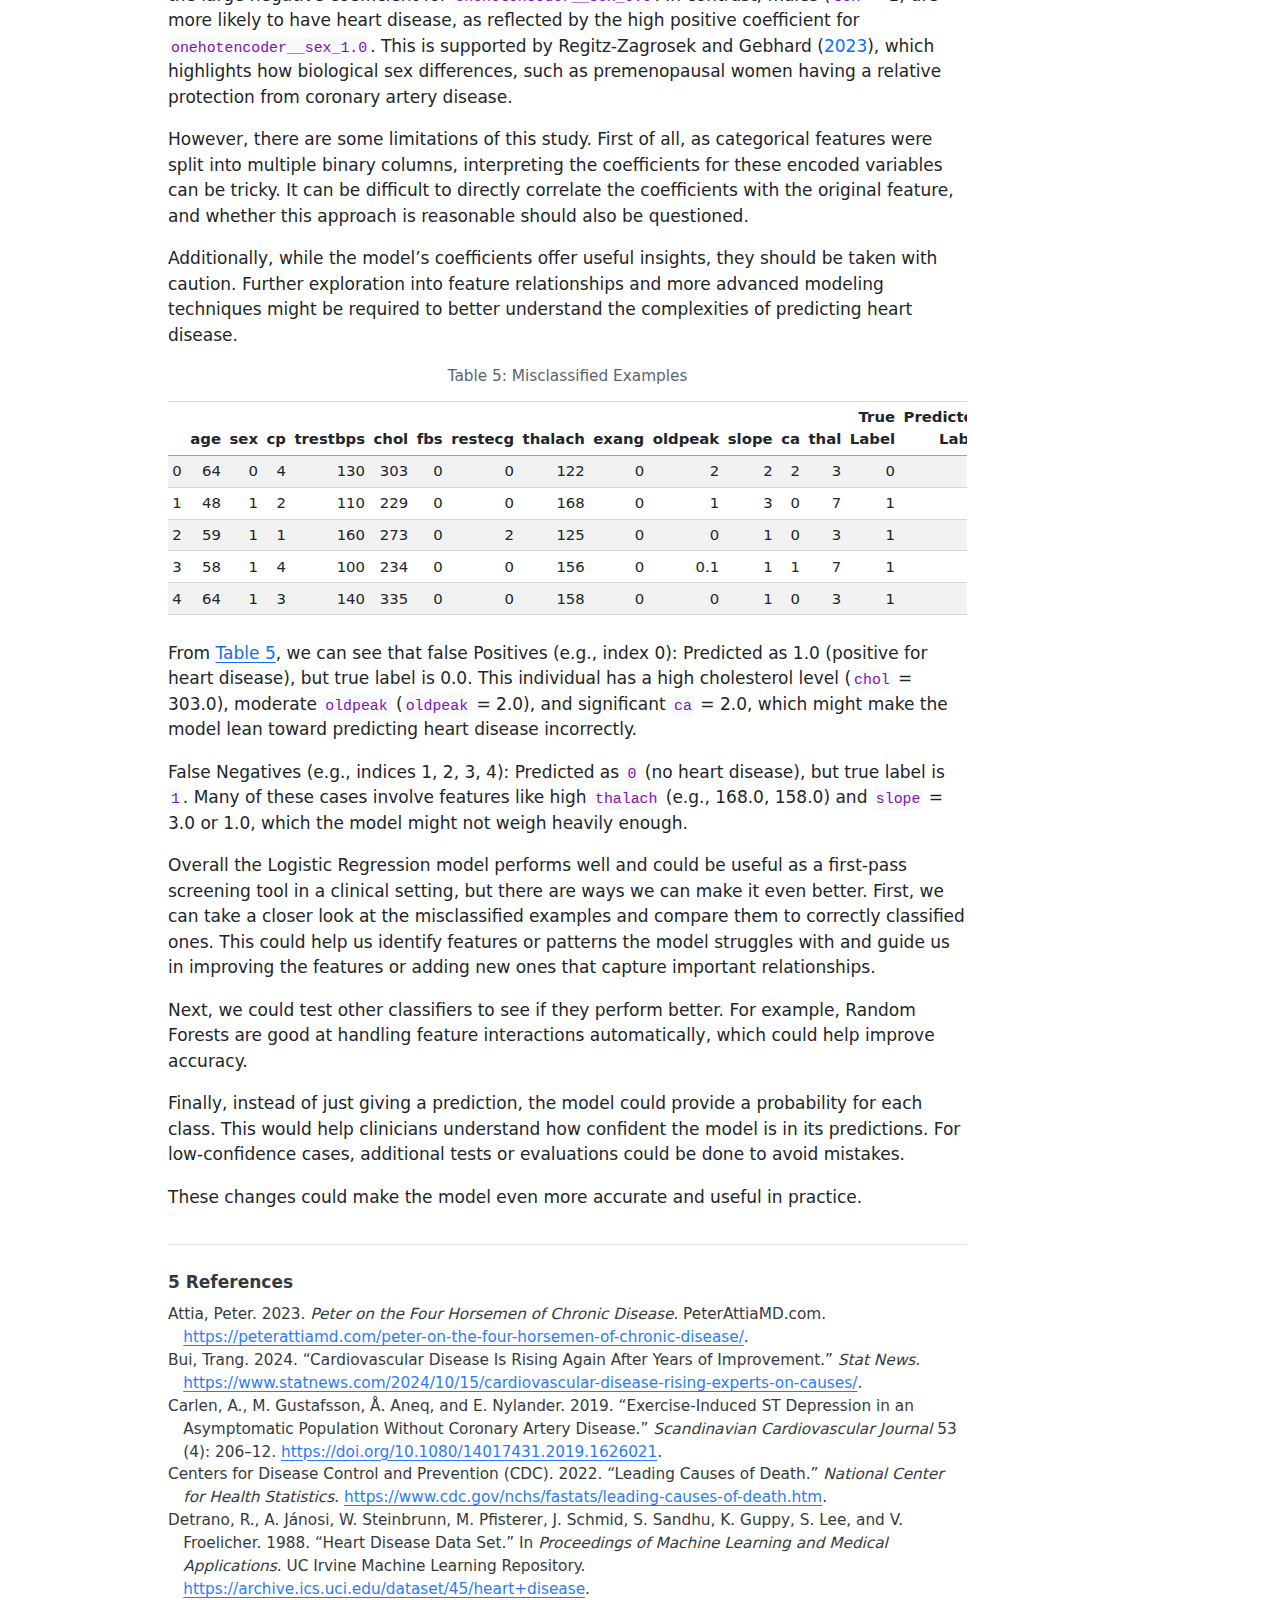
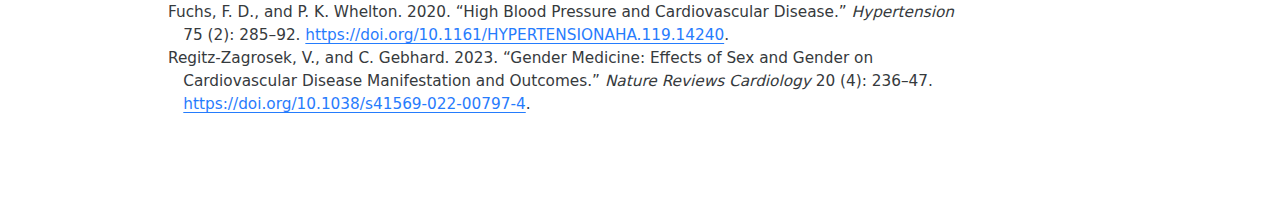
==== commit 5e764547: "Add random_state in split_n_preprocess.py" ====
--- a/report/heart_disease_predictor_report.html
+++ b/report/heart_disease_predictor_report.html
@@ -2,7 +2,7 @@
 <html xmlns="http://www.w3.org/1999/xhtml" lang="en" xml:lang="en"><head>
 
 <meta charset="utf-8">
-<meta name="generator" content="quarto-1.5.57">
+<meta name="generator" content="quarto-1.5.56">
 
 <meta name="viewport" content="width=device-width, initial-scale=1.0, user-scalable=yes">
 
@@ -81,7 +81,7 @@
   </ul></li>
   <li><a href="#references" id="toc-references" class="nav-link" data-scroll-target="#references"><span class="header-section-number">5</span> References</a></li>
   </ul>
-<div class="quarto-alternate-formats"><h2>Other Formats</h2><ul><li><a href="../heart_disease_predictor_report.pdf"><i class="bi bi-file-pdf"></i>PDF</a></li></ul></div></nav>
+<div class="quarto-alternate-formats"><h2>Other Formats</h2><ul><li><a href="..\heart_disease_predictor_report.pdf"><i class="bi bi-file-pdf"></i>PDF</a></li></ul></div></nav>
 </div>
 <main class="content" id="quarto-document-content">
 
@@ -258,7 +258,7 @@
 Table&nbsp;1: Baseline Model CV Results
 </figcaption>
 <div aria-describedby="tbl-baseline_cv_results_df-caption-0ceaefa1-69ba-4598-a22c-09a6ac19f8ca">
-<div class="cell-output cell-output-display cell-output-markdown" data-execution_count="39">
+<div class="cell-output cell-output-display cell-output-markdown" data-execution_count="3">
 <table class="do-not-create-environment cell caption-top table table-sm table-striped small">
 <colgroup>
 <col style="width: 21%">
@@ -279,29 +279,29 @@
 <tbody>
 <tr class="odd">
 <td style="text-align: left;">Dummy</td>
-<td style="text-align: left;">0.017 (+/- 0.001)</td>
-<td style="text-align: left;">0.009 (+/- 0.002)</td>
+<td style="text-align: left;">0.009 (+/- 0.001)</td>
+<td style="text-align: left;">0.005 (+/- 0.001)</td>
 <td style="text-align: left;">0.543 (+/- 0.007)</td>
 <td style="text-align: left;">0.542 (+/- 0.002)</td>
 </tr>
 <tr class="even">
 <td style="text-align: left;">Decision tree</td>
-<td style="text-align: left;">0.020 (+/- 0.003)</td>
-<td style="text-align: left;">0.010 (+/- 0.002)</td>
+<td style="text-align: left;">0.010 (+/- 0.001)</td>
+<td style="text-align: left;">0.004 (+/- 0.001)</td>
 <td style="text-align: left;">0.713 (+/- 0.048)</td>
 <td style="text-align: left;">1.000 (+/- 0.000)</td>
 </tr>
 <tr class="odd">
 <td style="text-align: left;">SVC</td>
-<td style="text-align: left;">0.019 (+/- 0.002)</td>
-<td style="text-align: left;">0.010 (+/- 0.000)</td>
+<td style="text-align: left;">0.011 (+/- 0.002)</td>
+<td style="text-align: left;">0.005 (+/- 0.002)</td>
 <td style="text-align: left;">0.844 (+/- 0.043)</td>
 <td style="text-align: left;">0.929 (+/- 0.017)</td>
 </tr>
 <tr class="even">
 <td style="text-align: left;">Logistic Regression</td>
-<td style="text-align: left;">0.021 (+/- 0.003)</td>
-<td style="text-align: left;">0.009 (+/- 0.000)</td>
+<td style="text-align: left;">0.011 (+/- 0.003)</td>
+<td style="text-align: left;">0.005 (+/- 0.001)</td>
 <td style="text-align: left;">0.849 (+/- 0.027)</td>
 <td style="text-align: left;">0.889 (+/- 0.015)</td>
 </tr>
@@ -319,7 +319,7 @@
 Table&nbsp;2: Best Model CV Results
 </figcaption>
 <div aria-describedby="tbl-best_model_cv_results_df-caption-0ceaefa1-69ba-4598-a22c-09a6ac19f8ca">
-<div class="cell-output cell-output-display cell-output-markdown" data-execution_count="40">
+<div class="cell-output cell-output-display cell-output-markdown" data-execution_count="4">
 <table class="do-not-create-environment cell caption-top table table-sm table-striped small">
 <colgroup>
 <col style="width: 21%">
@@ -340,22 +340,22 @@
 <tbody>
 <tr class="odd">
 <td style="text-align: left;">Decision Tree</td>
-<td style="text-align: left;">0.019 (+/- 0.002)</td>
-<td style="text-align: left;">0.010 (+/- 0.002)</td>
+<td style="text-align: left;">0.009 (+/- 0.001)</td>
+<td style="text-align: left;">0.004 (+/- 0.001)</td>
 <td style="text-align: left;">0.778 (+/- 0.037)</td>
 <td style="text-align: left;">0.960 (+/- 0.014)</td>
 </tr>
 <tr class="even">
 <td style="text-align: left;">SVC</td>
-<td style="text-align: left;">0.020 (+/- 0.003)</td>
-<td style="text-align: left;">0.011 (+/- 0.002)</td>
+<td style="text-align: left;">0.008 (+/- 0.003)</td>
+<td style="text-align: left;">0.005 (+/- 0.002)</td>
 <td style="text-align: left;">0.849 (+/- 0.040)</td>
 <td style="text-align: left;">0.875 (+/- 0.007)</td>
 </tr>
 <tr class="odd">
 <td style="text-align: left;">Logistic Regression</td>
-<td style="text-align: left;">0.025 (+/- 0.005)</td>
 <td style="text-align: left;">0.012 (+/- 0.001)</td>
+<td style="text-align: left;">0.004 (+/- 0.000)</td>
 <td style="text-align: left;">0.858 (+/- 0.053)</td>
 <td style="text-align: left;">0.881 (+/- 0.009)</td>
 </tr>
@@ -374,7 +374,7 @@
 Table&nbsp;3: Test Score Results
 </figcaption>
 <div aria-describedby="tbl-test_scores_df-caption-0ceaefa1-69ba-4598-a22c-09a6ac19f8ca">
-<div class="cell-output cell-output-display cell-output-markdown" data-execution_count="42">
+<div class="cell-output cell-output-display cell-output-markdown" data-execution_count="6">
 <table class="do-not-create-environment cell caption-top table table-sm table-striped small">
 <thead>
 <tr class="header">
@@ -409,7 +409,7 @@
 Table&nbsp;4: Detailed Coefficients for Logistic Regression
 </figcaption>
 <div aria-describedby="tbl-coefficient_df-caption-0ceaefa1-69ba-4598-a22c-09a6ac19f8ca">
-<div class="cell-output cell-output-display cell-output-markdown" data-execution_count="43">
+<div class="cell-output cell-output-display cell-output-markdown" data-execution_count="7">
 <table class="do-not-create-environment cell caption-top table table-sm table-striped small">
 <thead>
 <tr class="header">
@@ -573,7 +573,7 @@
 Table&nbsp;5: Misclassified Examples
 </figcaption>
 <div aria-describedby="tbl-misclassified_examples_df-caption-0ceaefa1-69ba-4598-a22c-09a6ac19f8ca">
-<div class="cell-output cell-output-display cell-output-markdown" data-execution_count="44">
+<div class="cell-output cell-output-display cell-output-markdown" data-execution_count="8">
 <table class="do-not-create-environment cell caption-top table table-sm table-striped small">
 <colgroup>
 <col style="width: 2%">
